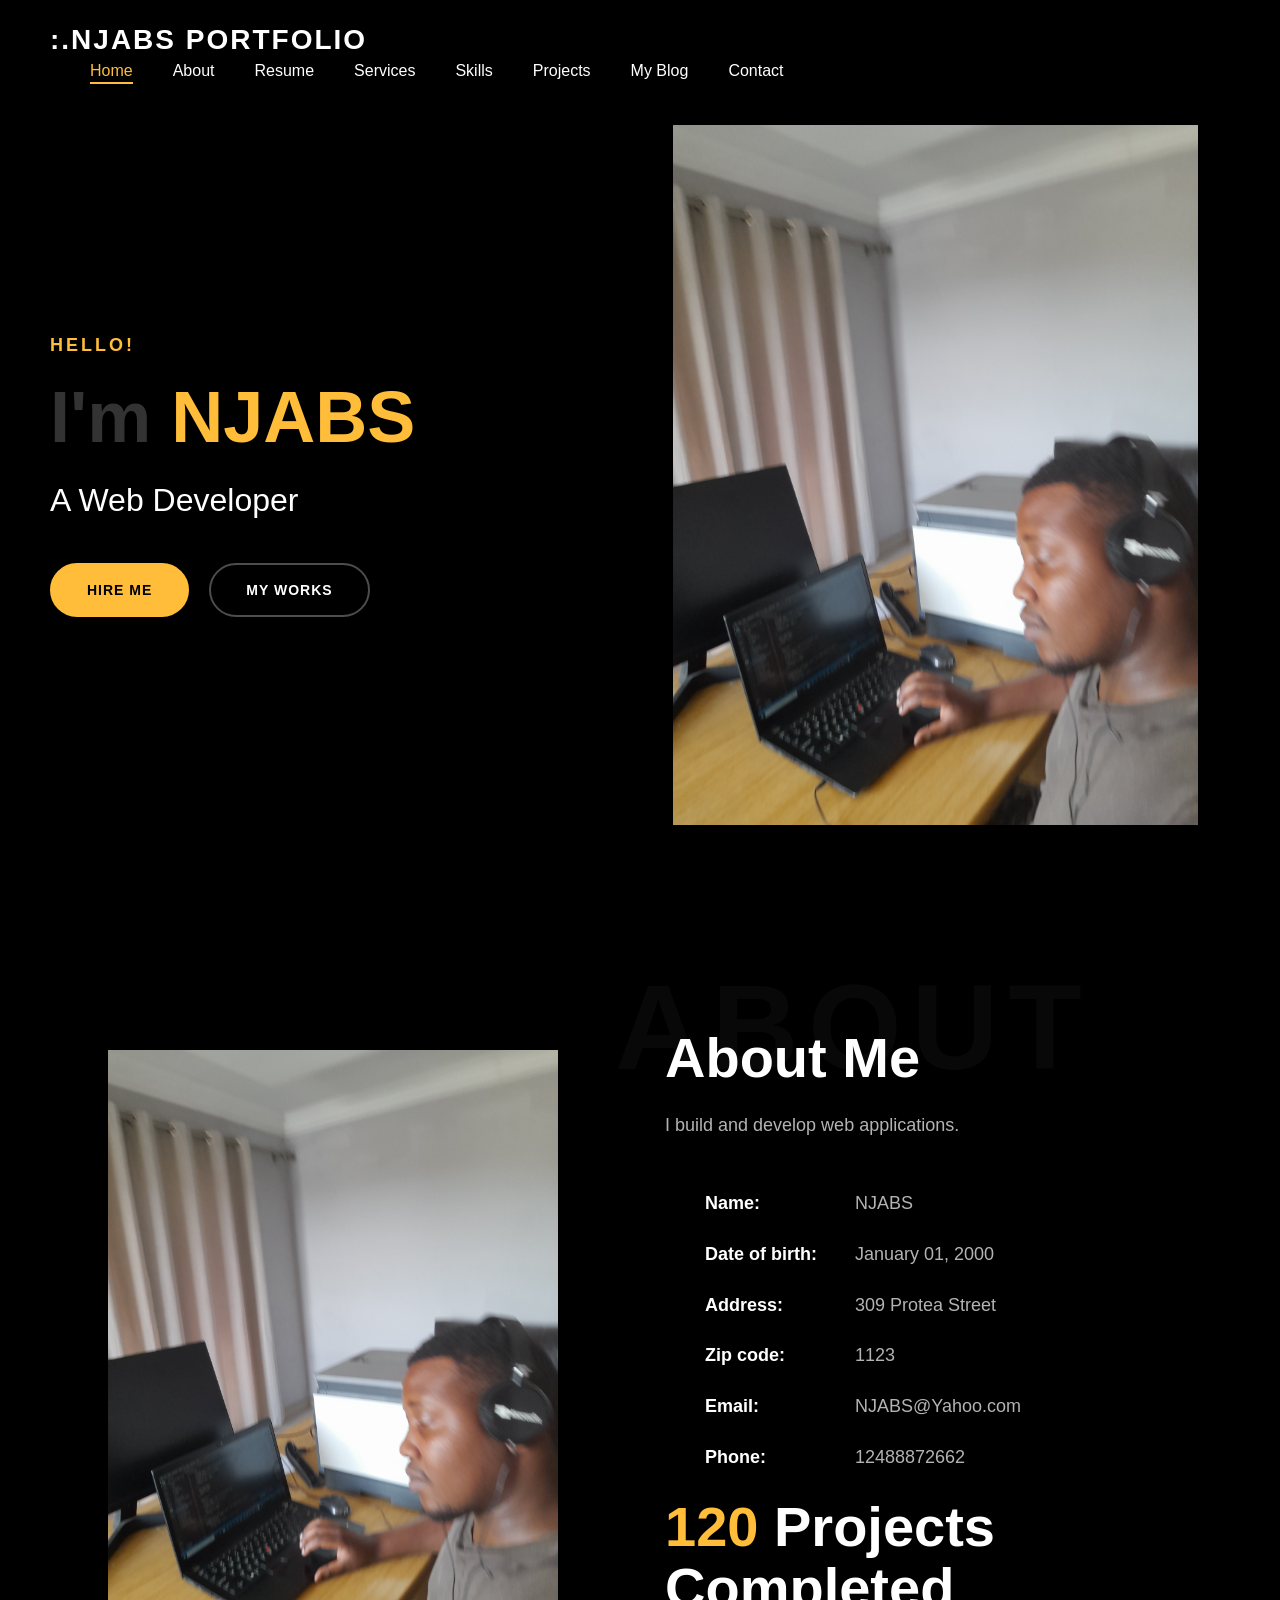
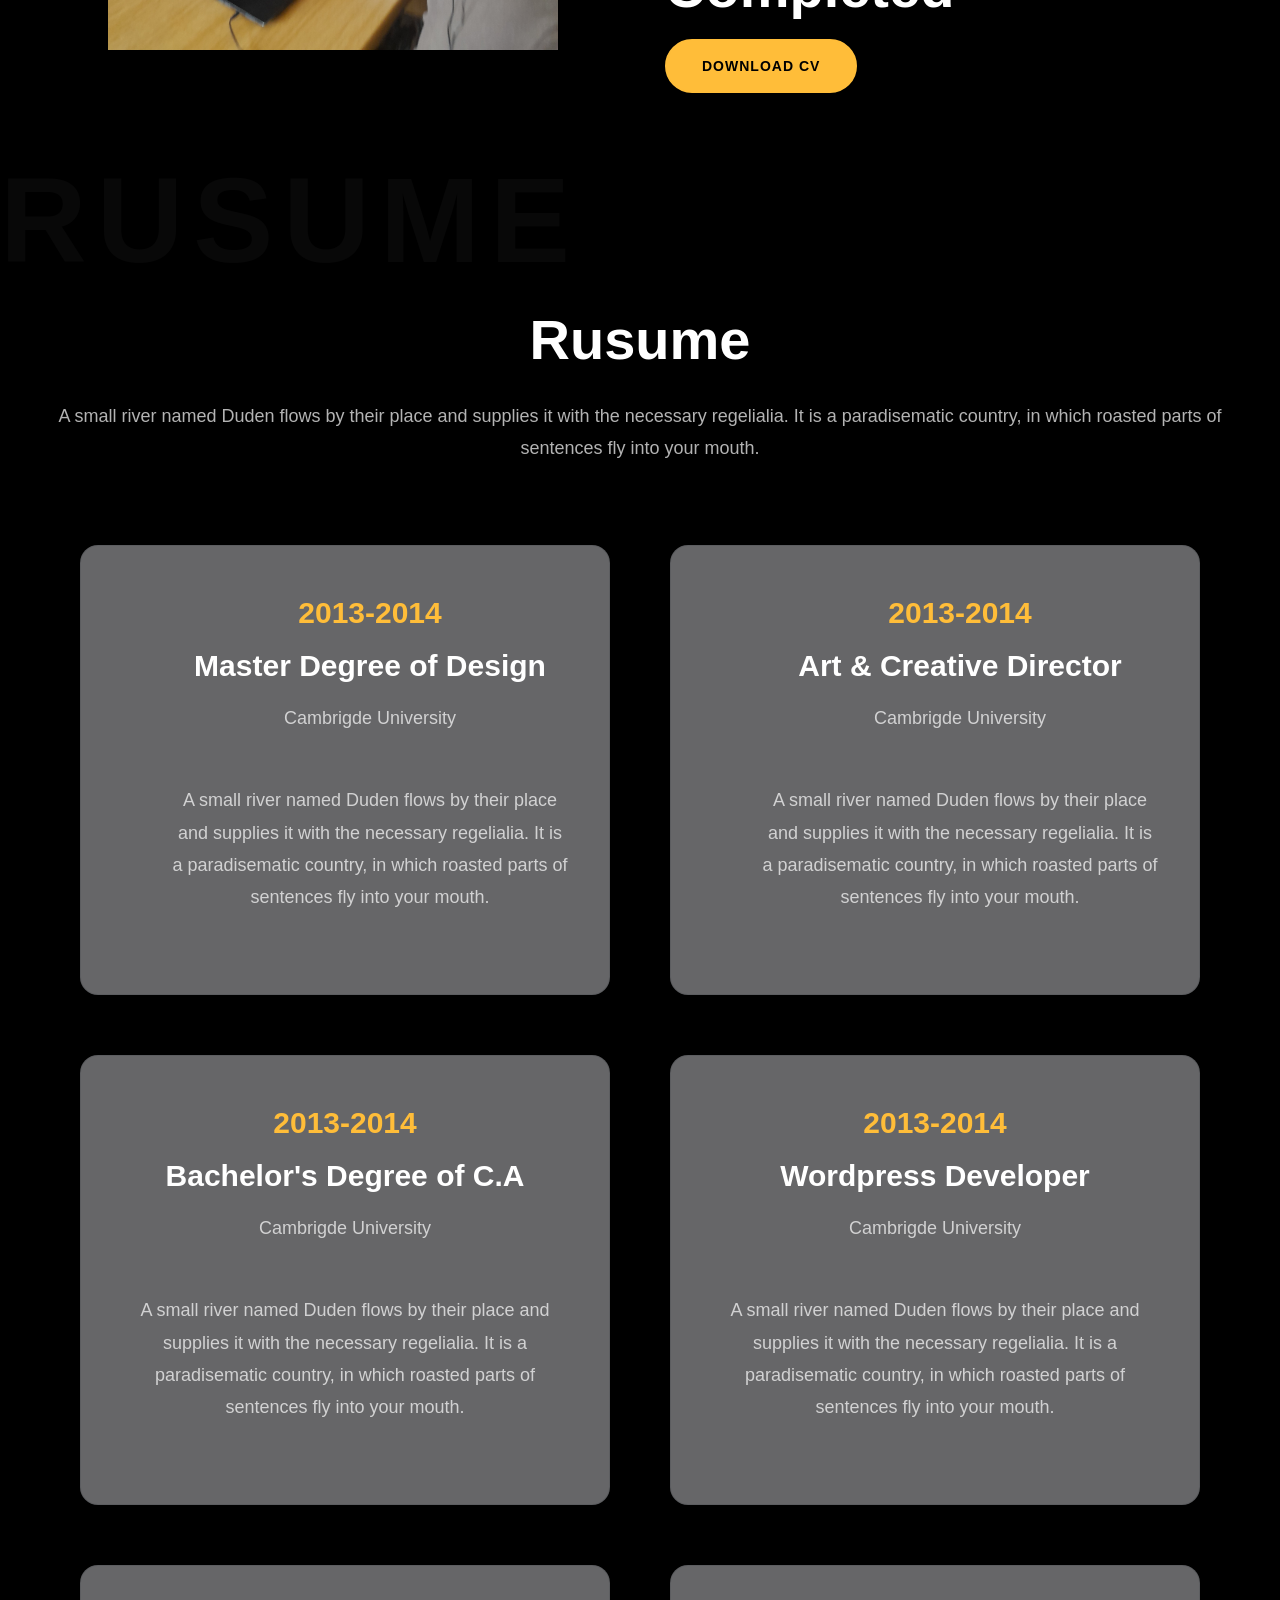
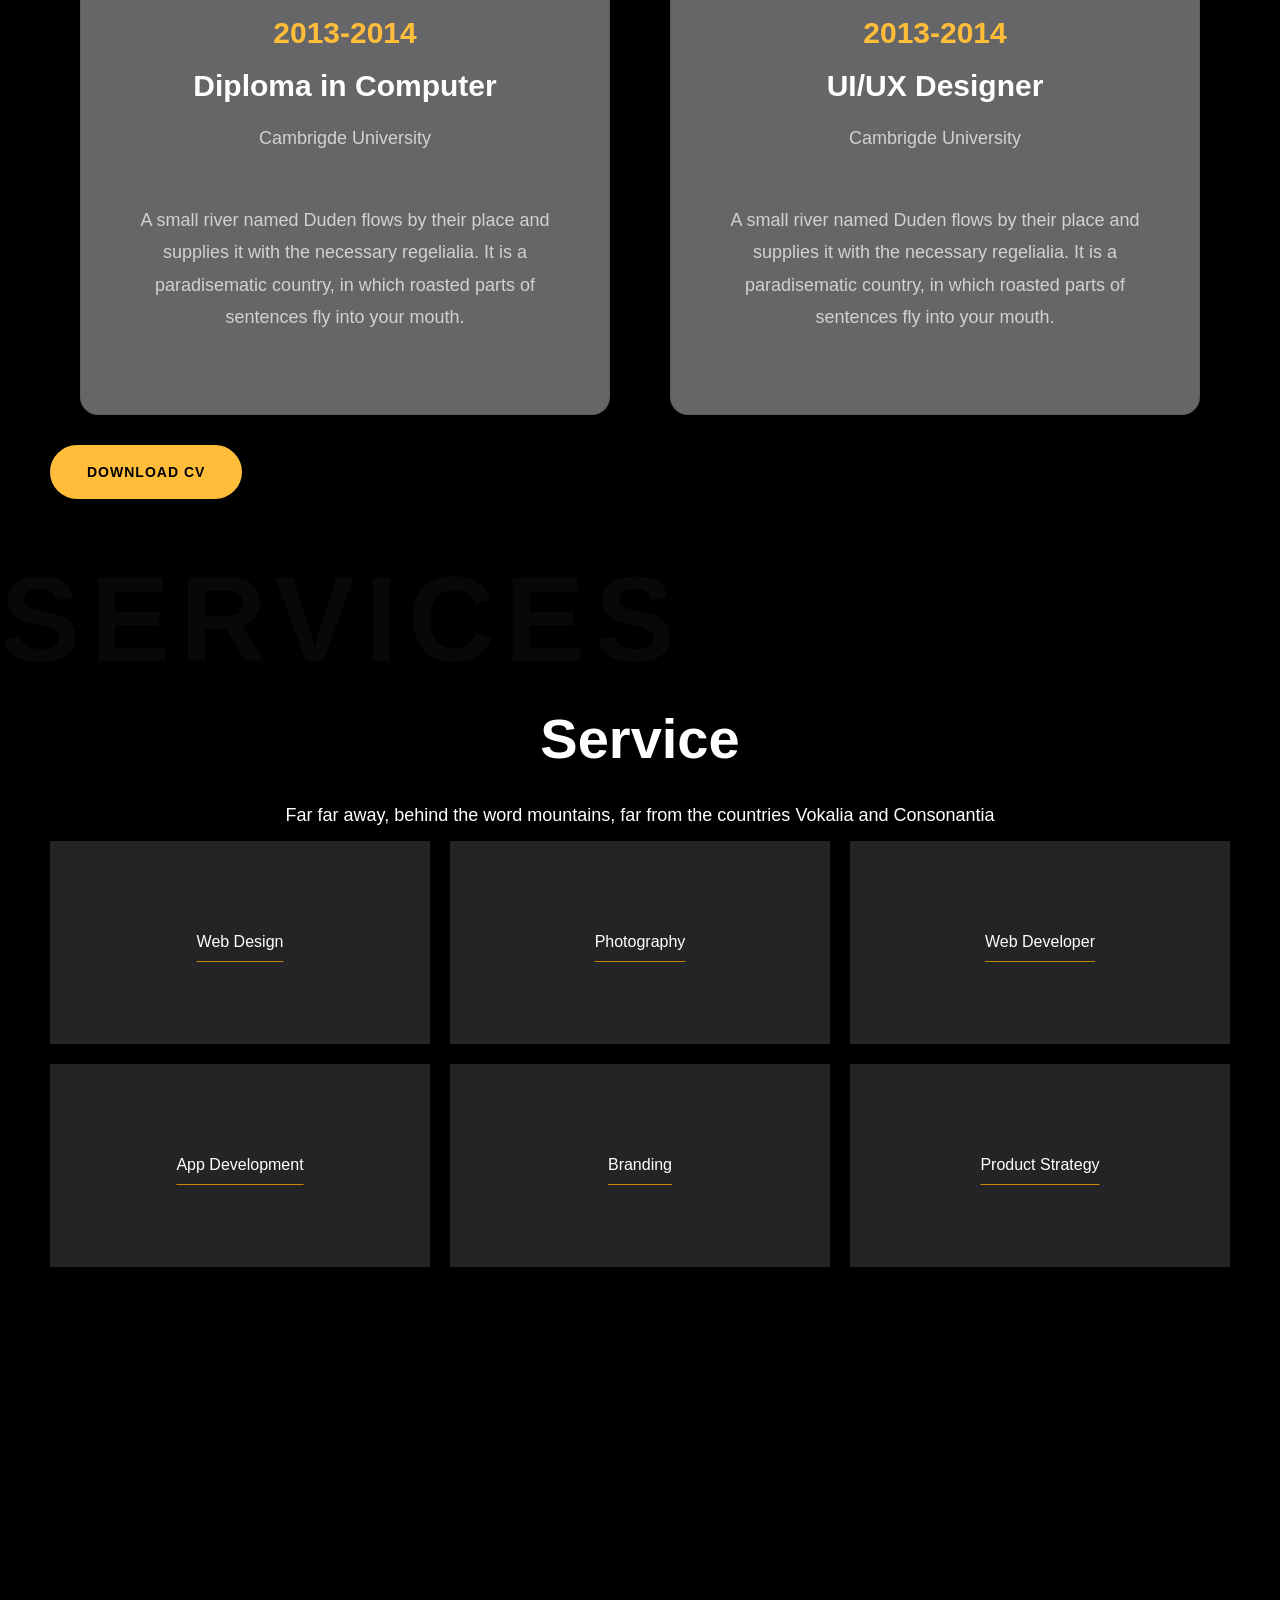
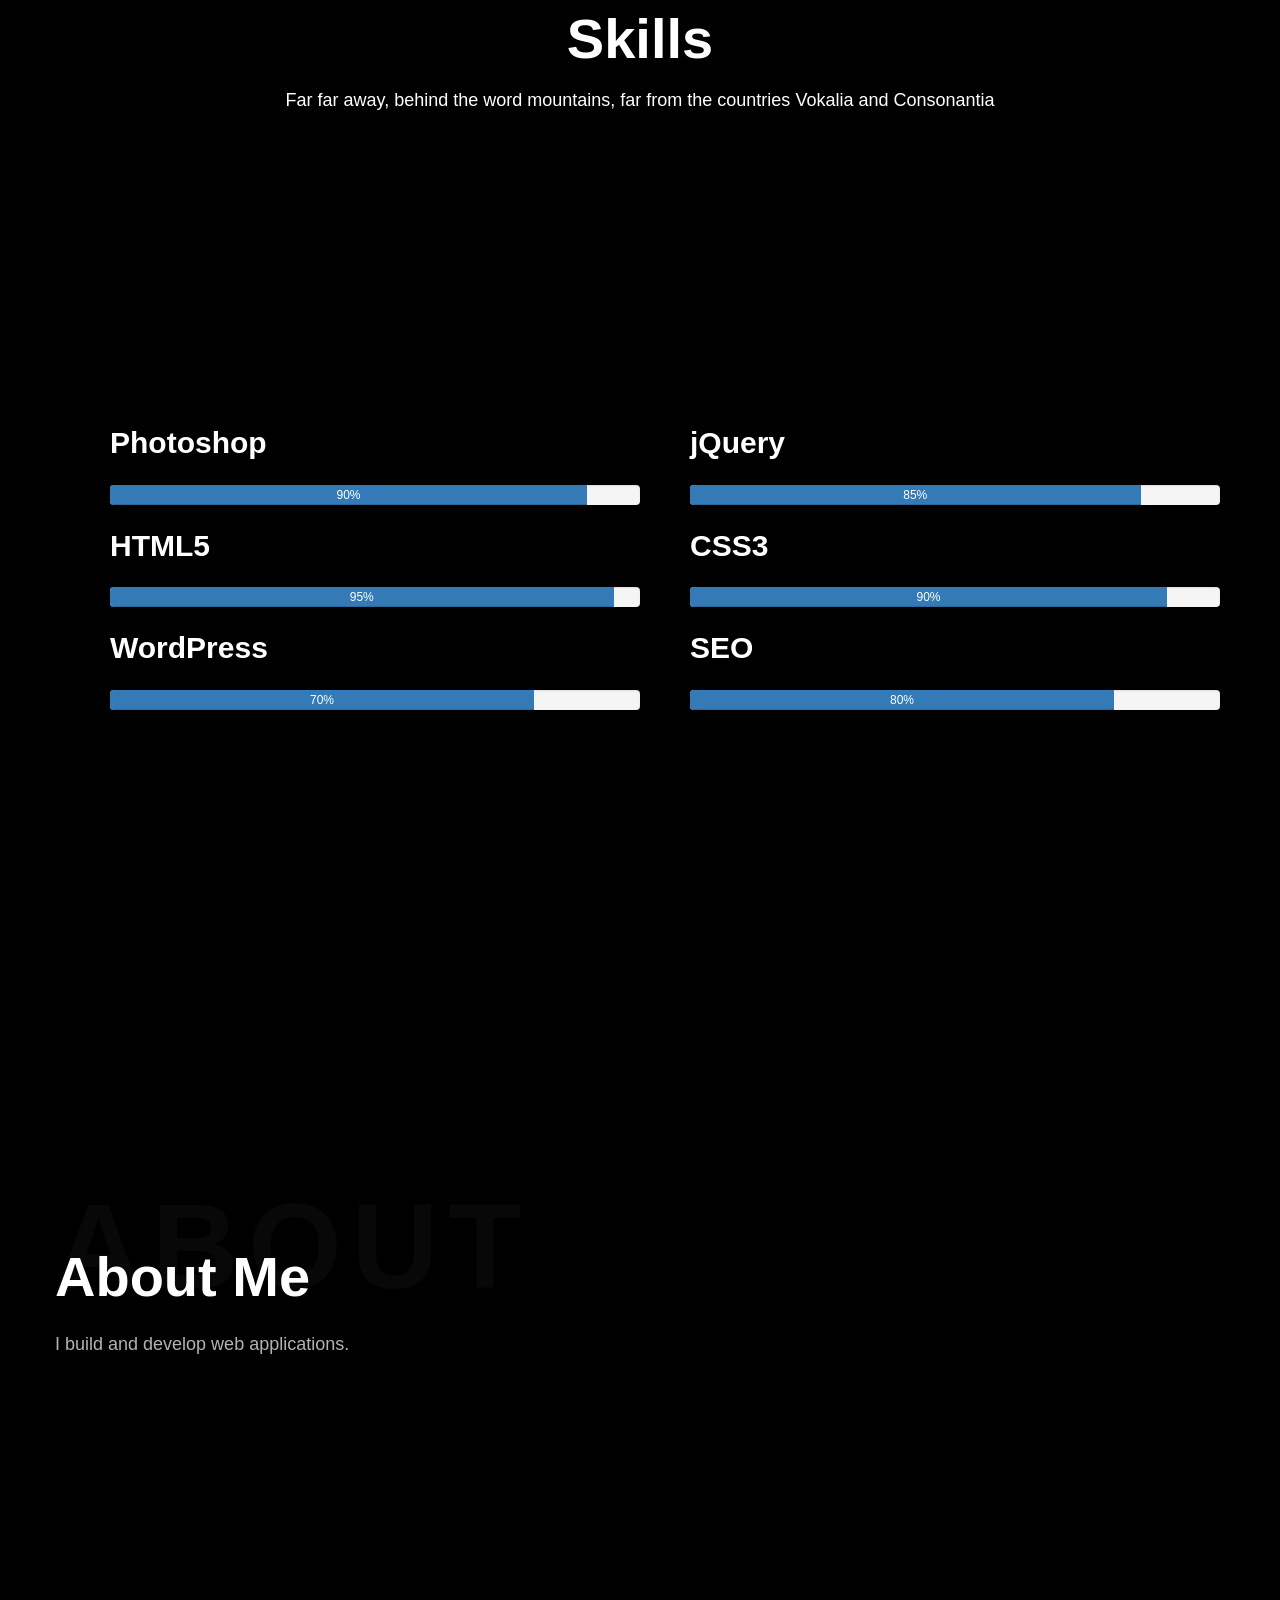
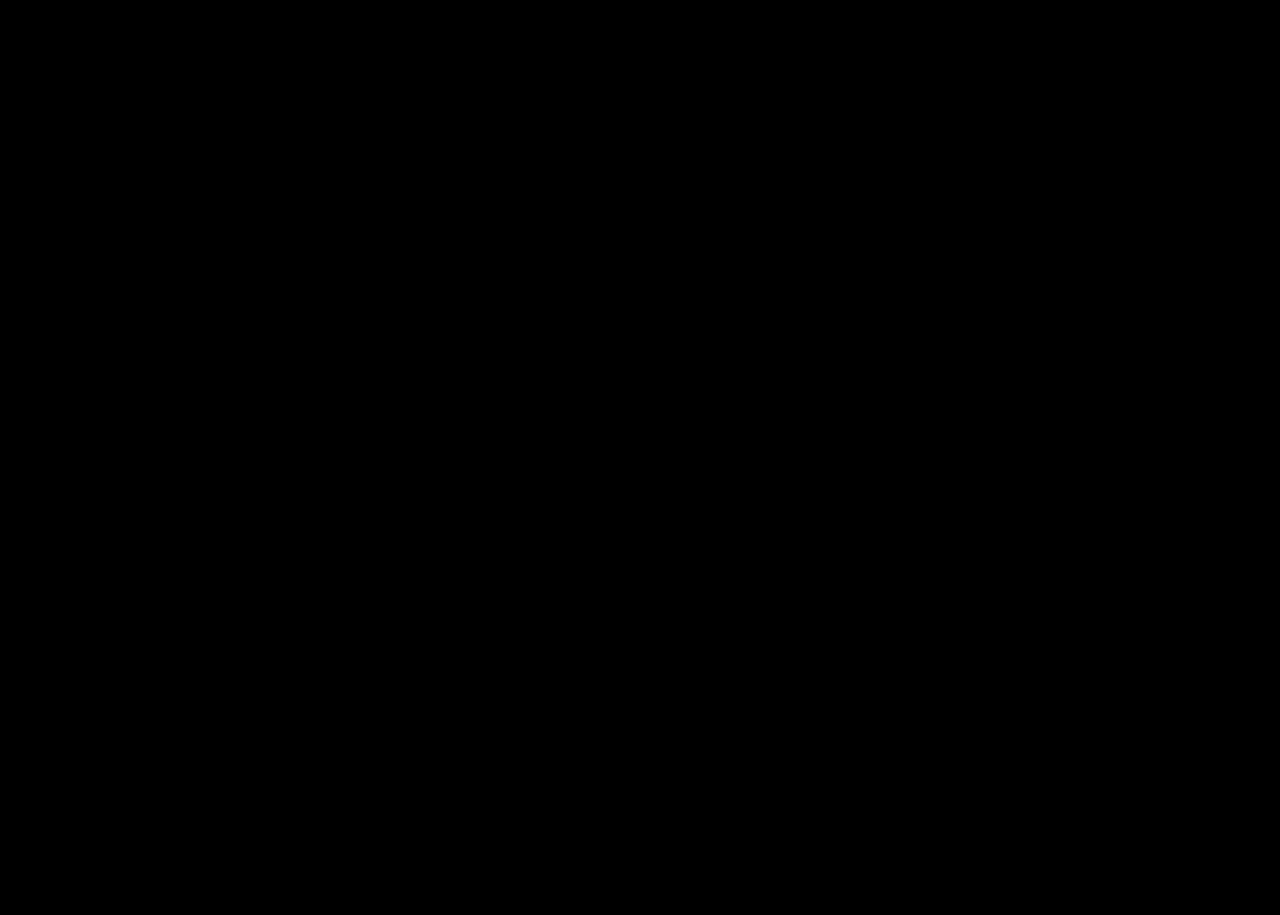
==== index.html @ a908f113 "Add initial HTML structure for portfolio site" ====
<!DOCTYPE html>
<html lang="en">
<head>
    <meta charset="UTF-8">
    <meta name="viewport" content="width=device-width, initial-scale=1.0">
    <title>Clark Thompson - Freelance Web Designer</title>
    <link rel="stylesheet" href="css.css">
    <link rel="stylesheet" href="https://www.w3schools.com/w3css/5/w3.css">
    <link rel="stylesheet" href="https://maxcdn.bootstrapcdn.com/bootstrap/3.4.1/css/bootstrap.min.css">
</head>
<body>

    <!-- Navigation -->
    <nav>
        <div class="logo">:.NJABS PORTFOLIO</div>
        <ul class="nav-links" id="navLinks">
            <li><a href="#home" class="active">Home</a></li>
            <li><a href="#about">About</a></li>
            <li><a href="#resume">Resume</a></li>
            <li><a href="#services">Services</a></li>
            <li><a href="#skills">Skills</a></li>
            <li><a href="#projects">Projects</a></li>
            <li><a href="#blog">My Blog</a></li>
            <li><a href="#contact">Contact</a></li>
        </ul>
        <div class="menu-toggle" id="mobileMenu">
            <span></span>
            <span></span>
            <span></span>
        </div>
    </nav>

    <!-- Hero Section -->
    <section class="hero" id="home">
        <div class="hero-content">
            <span class="hello">Hello!</span>
            <h1 class="hero-title">
                I'm <span class="highlight">NJABS</span>
            </h1>
            <p class="hero-subtitle">A Web Developer</p>
            <div class="hero-buttons1">
                <a href="#contact" class="btn1 btn-primary1">Hire Me</a>
                <a href="#projects" class="btn1 btn-outline">My Works</a>
            </div>
        </div>
        <div class="hero-image" >
            <img src="20260205_132648.jpg" alt="Clark Thompson">
        </div>
        
        </div>
    </section>

    <!-- About Section -->
    <section class="about-section" id="about">
        <div class="about-image">
            <img src="20260205_132648.jpg" alt="Clark Thompson">
        </div>
        <div class="about-content">
            <div class="watermark">About</div>
            <h2 class="about-title">About Me</h2>
            <p class="about-description">
                I build and develop web applications.
            </p>
            <ul class="info-list">
                <li class="info-item">
                    <span class="info-label">Name:</span>
                    <span class="info-value">NJABS</span>
                </li>
                <li class="info-item">
                    <span class="info-label">Date of birth:</span>
                    <span class="info-value">January 01, 2000</span>
                </li>
                <li class="info-item">
                    <span class="info-label">Address:</span>
                    <span class="info-value">309 Protea Street</span>
                </li>
                <li class="info-item">
                    <span class="info-label">Zip code:</span>
                    <span class="info-value">1123</span>
                </li>
                <li class="info-item">
                    <span class="info-label">Email:</span>
                    <span class="info-value">NJABS@Yahoo.com</span>
                </li>
                <li class="info-item">
                    <span class="info-label">Phone:</span>
                    <span class="info-value">12488872662</span>
                </li>
            </ul>

            <h2 class="about-title"><span class="highlight">120</span> Projects Completed</h2>
            <div class="hero-buttons1">
                <a href="#contact" class="btn1 btn-primary1">Download CV</a>
                
            </div>
        </div>
    </section>


    <section class="resume-section" id="resume">
        <div class="resume-content">
            <div class="watermark">Rusume</div>
            <div class="resume1-title">Rusume</div>
            <p class="resume-description">A small river named Duden flows by their place and supplies it with the necessary regelialia. It is a paradisematic country, in which roasted parts of sentences fly into your mouth.</p>
        

        <div class="resume-grid">
            <div class="resume-card">
            <div class="grid-content">
            <h2 class="resume-title"> <span class="highlight">2013-2014</span></h2>
                <h2 class="resume-title"> Master Degree of Design</h2>
                <p class="resume-description"> Cambrigde University</p>
                <p class="resume-description">A small river named Duden flows by their place and supplies it with the necessary regelialia. It is a paradisematic country, in which roasted parts of sentences fly into your mouth.</p>
            </div> 
            </div>
            <div class="resume-card">
            <div class="grid-content">
                <h2 class="resume-title"> <span class="highlight">2013-2014</span></h2>
                <h2 class="resume-title"> Art & Creative Director</h2>
                <p class="resume-description"> Cambrigde University</p>
                <p class="resume-description">A small river named Duden flows by their place and supplies it with the necessary regelialia. It is a paradisematic country, in which roasted parts of sentences fly into your mouth.</p>
            </div>
            </div>
            <div class="resume-card">
            <div class="flexbox-content">
            <h2 class="resume-title"> <span class="highlight">2013-2014</span></h2>
                <h2 class="resume-title"> Bachelor's Degree of C.A</h2>
                <p class="resume-description"> Cambrigde University</p>
                <p class="resume-description">A small river named Duden flows by their place and supplies it with the necessary regelialia. It is a paradisematic country, in which roasted parts of sentences fly into your mouth.</p>
            </div> 
            </div>
            <div class="resume-card">
            <div class="flexbox-content">
            <h2 class="resume-title"> <span class="highlight">2013-2014</span></h2>
                <h2 class="resume-title"> Wordpress Developer</h2>
                <p class="resume-description"> Cambrigde University</p>
                <p class="resume-description">A small river named Duden flows by their place and supplies it with the necessary regelialia. It is a paradisematic country, in which roasted parts of sentences fly into your mouth.</p>
            </div> 
            </div>
            <div class="resume-card">
            <div class="flexbox-content">
            <h2 class="resume-title"> <span class="highlight">2013-2014</span></h2>
               
                <h2 class="resume-title"> Diploma in Computer</h2>
                <p class="resume-description"> Cambrigde University</p>
                <p class="resume-description">A small river named Duden flows by their place and supplies it with the necessary regelialia. It is a paradisematic country, in which roasted parts of sentences fly into your mouth.</p>
            </div>
            </div>
            <div class="resume-card">
            <div class="flexbox-content">
            <h2 class="resume-title"> <span class="highlight">2013-2014</span></h2>
                <h2 class="resume-title"> UI/UX Designer</h2>
                <p class="resume-description"> Cambrigde University</p>
                <p class="resume-description">A small river named Duden flows by their place and supplies it with the necessary regelialia. It is a paradisematic country, in which roasted parts of sentences fly into your mouth.</p>
            </div> 

            </div>
            

            <div class="hero-buttons1">
                <a href="#contact" class="btn1 btn-primary1">Download CV</a>
                
            </div>
</div>
 </div>             
    
    </section>
     
    <section class="services-section" id="service">
        <div class="services-content">
            <div class="watermark">Services</div>
            <div class="services-title">Service</div>
            <p class="services-description">Far far away, behind the word mountains, far from the countries Vokalia and Consonantia</p>
        

  
        <div class="grid-section">
            <div class="grid"><a>Web Design</a></div>
            <div class="grid"><a>Photography</a></div>
            <div class="grid"><a>Web Developer</a></div>
            <div class="grid"><a>App Development</a></div>
            <div class="grid"><a>Branding</a></div>
            <div class="grid"><a>Product Strategy</a></div>
        </div>
    
</section>
<section class="skills-section" id="skills">
    <div class="skills-content">
        <div class="watermark">Skills</div>
        <div class="skills-title">Skills</div>
        <p class="skills-description">Far far away, behind the word mountains, far from the countries Vokalia and Consonantia</p>

<div class="skills-progressbar" id="skills">
    <div class="progressbar-content">
        <div class="resume-title">Photoshop</div>
        <div class="progress">
            <div class="progress-bar" role="progressbar" aria-valuenow="70" aria-valuemin="0" aria-valuemax="100" style="width:90%">
              90%
            </div>
          </div>

          <div class="resume-title">HTML5</div>
        <div class="progress">
            <div class="progress-bar" role="progressbar" aria-valuenow="70" aria-valuemin="0" aria-valuemax="100" style="width:95%">
              95%
            </div>
          </div>
          <div class="resume-title">WordPress</div>
        <div class="progress">
            <div class="progress-bar" role="progressbar" aria-valuenow="70" aria-valuemin="0" aria-valuemax="100" style="width:80%">
              70%
            </div>
          </div>
    </div>
    <div class="about-content">
        <div class="resume-title">jQuery</div>
        <div class="progress">
            <div class="progress-bar" role="progressbar" aria-valuenow="70" aria-valuemin="0" aria-valuemax="100" style="width:85%">
              85%
            </div>
          </div>
          <div class="resume-title">CSS3</div>
        <div class="progress">
            <div class="progress-bar" role="progressbar" aria-valuenow="70" aria-valuemin="0" aria-valuemax="100" style="width:90%">
              90%
            </div>
          </div>
          <div class="resume-title">SEO</div>
        <div class="progress">
            <div class="progress-bar" role="progressbar" aria-valuenow="70" aria-valuemin="0" aria-valuemax="100" style="width:80%" >
              80%
            </div>
          </div>
    </div>
</section>

<section class="about-section1" id="about">
    <div class="about-content1">
        <div class="watermark">About</div>
        <h2 class="about-title1">About Me</h2>
        <p class="about-description1">
            I build and develop web applications.
        </p>

    
            <div class="container">
                <div class="row justify-content-center pb-5">
              
            </div>
                <div class="row">
                    <div class="col-md-4">
                        <div class="project img ftco-animate d-flex justify-content-center align-items-center" style="background-image: url(images/project-4.jpg);">
                            <div class="overlay"></div>
                            <div class="text text-center p-4">
                                <h3><a href="#">Branding &amp; Illustration Design</a></h3>
                                <span>Web Design</span>
                            </div>
                        </div>
                      </div>
                      <div class="col-md-8">
                        <div class="project img ftco-animate d-flex justify-content-center align-items-center" style="background-image: url(images/project-5.jpg);">
                            <div class="overlay"></div>
                            <div class="text text-center p-4">
                                <h3><a href="#">Branding &amp; Illustration Design</a></h3>
                                <span>Web Design</span>
                            </div>
                        </div>
                      </div>
    
                    <div class="col-md-8">
                        <div class="project img ftco-animate d-flex justify-content-center align-items-center" style="background-image: url(images/project-1.jpg);">
                            <div class="overlay"></div>
                            <div class="text text-center p-4">
                                <h3><a href="#">Branding &amp; Illustration Design</a></h3>
                                <span>Web Design</span>
                            </div>
                        </div>
    
                        <div class="project img ftco-animate d-flex justify-content-center align-items-center" style="background-image: url(images/project-6.jpg);">
                            <div class="overlay"></div>
                            <div class="text text-center p-4">
                                <h3><a href="#">Branding &amp; Illustration Design</a></h3>
                                <span>Web Design</span>
                            </div>
                        </div>
                    </div>
                    <div class="col-md-4">
                        <div class="row">
                            <div class="col-md-12">
                                <div class="project img ftco-animate d-flex justify-content-center align-items-center" style="background-image: url(images/project-2.jpg);">
                                    <div class="overlay"></div>
                                    <div class="text text-center p-4">
                                        <h3><a href="#">Branding &amp; Illustration Design</a></h3>
                                        <span>Web Design</span>
                                    </div>
                                </div>
                            </div>
                            <div class="col-md-12">
                                <div class="project img ftco-animate d-flex justify-content-center align-items-center" style="background-image: url(images/project-3.jpg);">
                                    <div class="overlay"></div>
                                    <div class="text text-center p-4">
                                        <h3><a href="#">Branding &amp; Illustration Design</a></h3>
                                        <span>Web Design</span>
                                    </div>
                                </div>
                            </div>
                        </div>
                    </div>
                </div>
            </div>
        </section>
    

    <script>
        // Mobile Menu Toggle
        const mobileMenu = document.getElementById('mobileMenu');
        const navLinks = document.getElementById('navLinks');
        const navItems = document.querySelectorAll('.nav-links a');

        mobileMenu.addEventListener('click', () => {
            mobileMenu.classList.toggle('active');
            navLinks.classList.toggle('active');
        });

        // Close menu when clicking on a link
        navItems.forEach(item => {
            item.addEventListener('click', () => {
                mobileMenu.classList.remove('active');
                navLinks.classList.remove('active');
                
                // Update active state
                navItems.forEach(link => link.classList.remove('active'));
                item.classList.add('active');
            });
        });

        // Smooth scroll
        document.querySelectorAll('a[href^="#"]').forEach(anchor => {
            anchor.addEventListener('click', function (e) {
                e.preventDefault();
                const target = document.querySelector(this.getAttribute('href'));
                if (target) {
                    target.scrollIntoView({
                        behavior: 'smooth',
                        block: 'start'
                    });
                }
            });
        });

        // Carousel dots interaction
        const dots = document.querySelectorAll('.dot');
        dots.forEach(dot => {
            dot.addEventListener('click', function() {
                dots.forEach(d => d.classList.remove('active'));
                this.classList.add('active');
            });
        });

        // Navbar background on scroll
        window.addEventListener('scroll', () => {
            const nav = document.querySelector('nav');
            if (window.scrollY > 50) {
                nav.style.backgroundColor = 'rgba(0, 0, 0, 0.98)';
                nav.style.boxShadow = '0 2px 10px rgba(0, 0, 0, 0.5)';
            } else {
                nav.style.backgroundColor = 'rgba(0, 0, 0, 0.95)';
                nav.style.boxShadow = 'none';
            }
        });


        let cpu_progress_dom = document.getElementById("cpu");
let ram_progress_dom = document.getElementById("ram");
let rom_progress_dom = document.getElementById("rom");
let web_analysis_dom = document.getElementById("ws-delay");

const max_wss_request_ms = 2000;
const ram_size = 3694;
const rom_size = 59 * 1024;

const progressColors = {
    red: "rgb(240, 40, 40)",
    orange: "rgb(240,100,40)",
    yellow: "rgb(247,223,30)",
    green: "rgb(58,178,18)",
    gray: "rgb(100,100,100)",
};

function dynamicNumber(dom, current, total, interval){
    dom.innerText = current.toFixed(0);
    if (current > total) {
        current = total;
        dom.innerText = current.toFixed(0);
        return current;
    }
    setTimeout(function () {
        dynamicNumber(dom, current + (total / 10), total, interval);
    }, interval || 1);
}
function boxProgressUpdate(dom, level, percent, footer_msg) {
    let color, percent_string = `${percent.toFixed(1)}%`;
    switch (level) {
        case 3: color = progressColors.red;break;
        case 2: color = progressColors.orange;break;
        case 1: color = progressColors.yellow;break;
        case 0: color = progressColors.green;break;
    }
    let progress = dom.getElementsByClassName("box-progress")[0];
    progress.style.width = percent_string;
    progress.style.backgroundColor = color;
    dom.getElementsByClassName("box-progress-percentage")[0].innerText = footer_msg || percent_string;
    return color;
}
function wsProgressUpdate(ms) {
    let msg, level;
    switch (true) {
        case ms >= 1500:
            msg = "loss";
            level = 3;
            break;
        case ms >= 1000:
            msg = "bad";
            level = 2;
            break;
        case ms >= 500:
            msg = "normal";
            level = 1;
            break;
        default:
            msg = "good";
            level = 0;
            break;
    }
    if (ms > 2000){
        ms = 2000;
    }
    let percent = (ms / max_wss_request_ms) * 100;
    let color = boxProgressUpdate(web_analysis_dom, level, percent, ms.toString() + " ms");
    let footMsg = web_analysis_dom.getElementsByClassName("footer-msg")[0];
    footMsg.innerText = msg;
    footMsg.style.color = color;
    if (msg === "normal"){footMsg.style.color = progressColors.gray}
}
function roundProgressUpdate(dom, percent) {
    let color, level, _chart = dom.getElementsByClassName("percent-chart")[0];
    switch (true) {
        case percent >= 80:
            color = progressColors.red;level = 3;break;
        case percent >= 60:
            color = progressColors.orange;level = 2;break;
        case percent >= 40:
            color = progressColors.yellow;level = 1;break;
        default:
            color = progressColors.green;level = 0;break;
    }
    dom.getElementsByClassName("percent-value")[0].innerText = Number(percent).toFixed(0);
    _chart.style.stroke = color;
    _chart.style.strokeDashoffset = `calc(440px - (440px * ${percent} / 100))`;
    let content = dom.getElementsByClassName("box-content-header")[0].innerText.trim();
    let footer = dom.getElementsByClassName("footer-msg")[0];
    if (content === "RAM"){
        let current = percent * ram_size / 100;
        footer.innerText = `${current.toFixed(1)} / ${ram_size} MB`;
    }
    else{
        if (content === "ROM"){
            let current = percent * rom_size / 100 / 1024;
            footer.innerText = `${current.toFixed(1)} / ${(rom_size / 1024).toFixed(0)} GB`;
        }
    }
    boxProgressUpdate(dom, level, Number(percent));
}

    </script>

</body>
</html>
---- css.css ----
{
    margin: 0;
    padding: 0;
    box-sizing: border-box;
}

body {
    font-family: 'Segoe UI', Tahoma, Geneva, Verdana, sans-serif;
    background-color: #000000;
    color: #ffffff;
    overflow-x: hidden;
}

/* Navigation */
nav {
    display: flex;
    justify-content: space-between;
    align-items: center;
    padding: 20px 50px;
    position: fixed;
    width: 100%;
    top: 0;
    z-index: 1000;
    background-color: rgba(0, 0, 0, 0.95);
    transition: all 0.3s ease;
}

.logo {
    font-size: 28px;
    font-weight: 800;
    color: #ffffff;
    letter-spacing: 2px;
}

.nav-links {
    display: flex;
    list-style: none;
    gap: 40px;
    align-items: center;
}

.nav-links a {
    text-decoration: none;
    color: #ffffff;
    font-size: 16px;
    font-weight: 500;
    transition: color 0.3s ease;
    position: relative;
}

.nav-links a:hover,
.nav-links a.active {
    color: #ffbd39;
}

.nav-links a.active::after {
    content: '';
    position: absolute;
    bottom: -5px;
    left: 0;
    width: 100%;
    height: 2px;
    background-color: #ffbd39;
}

/* Mobile Menu Toggle */
.menu-toggle {
    display: none;
    flex-direction: column;
    cursor: pointer;
    gap: 5px;
    z-index: 1001;
}

.menu-toggle span {
    width: 30px;
    height: 3px;
    background-color: #ffffff;
    transition: all 0.3s ease;
    border-radius: 2px;
}

.menu-toggle.active span:nth-child(1) {
    transform: rotate(45deg) translate(5px, 5px);
}

.menu-toggle.active span:nth-child(2) {
    opacity: 0;
}

.menu-toggle.active span:nth-child(3) {
    transform: rotate(-45deg) translate(7px, -6px);
}

/* Hero Section */
.hero {
    display: flex;
    align-items: center;
    justify-content: space-between;
    min-height: 100vh;
    padding: 100px 50px 50px;
    background-color: #000000;
    position: relative;
    overflow: hidden;
}

.hero-content {
    flex: 1;
    max-width: 600px;
    z-index: 2;
}

.hello {
    color: #ffbd39;
    font-size: 18px;
    font-weight: 600;
    letter-spacing: 3px;
    margin-bottom: 20px;
    display: block;
    text-transform: uppercase;
}

.hero-title {
    font-size: 72px;
    font-weight: 800;
    line-height: 1.1;
    margin-bottom: 20px;
}

.hero-title .highlight {
    color: #ffbd39;
}

.hero-subtitle {
    font-size: 32px;
    font-weight: 400;
    color: #ffffff;
    margin-bottom: 40px;
}

.hero-buttons1 {
    display: flex;
    gap: 20px;
    flex-wrap: wrap;
    align: center;
    
}

.btn1 {
    padding: 15px 35px;
    border-radius: 30px;
    text-decoration: none;
    font-weight: 600;
    font-size: 14px;
    letter-spacing: 1px;
    transition: all 0.3s ease;
    text-transform: uppercase;
    display: inline-block;
    cursor: pointer;
    border: none;
    align: center;
    background-color: #ffbd39;
    color: #000000;
}

.btn-primary1 {
    background-color: #ffbd39;
    color: #000000;
    border: 2px solid #ffbd39;
}

.btn-primary1:hover {
    background-color: transparent;
    color: #ffbd39;
    transform: translateY(-2px);
    box-shadow: 0 10px 20px rgba(255, 189, 57, 0.3);
}

.btn-outline {
    background-color: transparent;
    color: #ffffff;
    border: 2px solid rgba(255, 255, 255, 0.3);
}

.btn-outline:hover {
    border-color: #ffbd39;
    color: #ffbd39;
    transform: translateY(-2px);
}

/* Hero Image */
.hero-image {
    flex: 1;
    display: flex;
    justify-content: center;
    align-items: center;
    position: relative;
}

.hero-image img {
    max-width: 100%;
    height: auto;
    max-height: 700px;
    object-fit: cover;
    filter: drop-shadow(0 20px 40px rgba(0, 0, 0, 0.5));
}

/* Carousel Dots */
.carousel-dots {
    position: absolute;
    bottom: 50px;
    left: 50px;
    display: flex;
    gap: 10px;
}

.dot {
    width: 12px;
    height: 12px;
    border-radius: 50%;
    background-color: rgba(255, 255, 255, 0.3);
    cursor: pointer;
    transition: all 0.3s ease;
}

.dot.active {
    background-color: #ffffff;
    transform: scale(1.2);
}

/* Responsive Design */
@media screen and (max-width: 968px) {
    .hero {
        flex-direction: column-reverse;
        text-align: center;
        padding: 120px 30px 80px;
    }

    .hero-title {
        font-size: 48px;
    }

    .hero-subtitle {
        font-size: 24px;
    }

    .hero-content {
        max-width: 100%;
    }

    .hero-buttons {
        justify-content: center;
        align-items: center;
    }

    .hero-image img {
        max-height: 400px;
        margin-bottom: 30px;
    }

    .carousel-dots {
        left: 50%;
        transform: translateX(-50%);
    }
}

@media screen and (max-width: 768px) {
    nav {
        padding: 20px 30px;
    }

    .menu-toggle {
        display: flex;
    }

    .nav-links {
        position: fixed;
        top: 0;
        right: -100%;
        width: 70%;
        height: 100vh;
        background-color: #111111;
        flex-direction: column;
        justify-content: center;
        align-items: center;
        gap: 30px;
        transition: right 0.3s ease;
        box-shadow: -5px 0 15px rgba(0, 0, 0, 0.3);
    }

    .nav-links.active {
        right: 0;
    }

    .nav-links a {
        font-size: 20px;
    }

    .hero-title {
        font-size: 36px;
    }

    .hero-subtitle {
        font-size: 20px;
    }

    .btn {
        padding: 12px 25px;
        font-size: 12px;
    }
}

/* Animation */
@keyframes fadeInUp {
    from {
        opacity: 0;
        transform: translateY(30px);
    }
    to {
        opacity: 1;
        transform: translateY(0);
    }
}

.hero-content > * {
    animation: fadeInUp 0.8s ease forwards;
}

.hero-content > *:nth-child(1) { animation-delay: 0.1s; }
.hero-content > *:nth-child(2) { animation-delay: 0.2s; }
.hero-content > *:nth-child(3) { animation-delay: 0.3s; }
.hero-content > *:nth-child(4) { animation-delay: 0.4s; }

  /* About Section */
  .about-section {
    display: flex;
    align-items: center;
    min-height: 100vh;
    padding: 100px 50px;
    background-color: #000000;
    position: relative;
}

.about-image {
    flex: 1;
    display: flex;
    justify-content: center;
    align-items: center;
    position: relative;
}

.about-image img {
    max-width: 100%;
    height: auto;
    max-height: 600px;
    object-fit: cover;
    filter: drop-shadow(0 20px 40px rgba(0, 0, 0, 0.5));
}

.about-content {
    flex: 1;
    padding-left: 50px;
    position: relative;
}

/* Watermark Text */
.watermark {
    position: absolute;
    top: -40px;
    left: 0;
    font-size: 120px;
    font-weight: 800;
    color: rgba(255, 255, 255, 0.03);
    text-transform: uppercase;
    letter-spacing: 10px;
    z-index: 0;
    user-select: none;
    line-height: 1;
}

.about-title {
    font-size: 56px;
    font-weight: 800;
    margin-bottom: 20px;
    position: relative;
    z-index: 1;
    color: #ffffff;
}
.about-title .highlight {
    color: #ffbd39;
}
.about-description {
    font-size: 18px;
    line-height: 1.8;
    color: rgba(255, 255, 255, 0.7);
    margin-bottom: 50px;
    max-width: 600px;
    position: relative;
    z-index: 1;
}

.info-list {
    list-style: none;
    position: relative;
    z-index: 1;
}

.info-item {
    display: flex;
    margin-bottom: 25px;
    font-size: 18px;
}

.info-label {
    font-weight: 700;
    color: #ffffff;
    min-width: 150px;
    flex-shrink: 0;
}

.info-value {
    color: rgba(255, 255, 255, 0.7);
    font-weight: 400;
}

/* Responsive Design */
@media screen and (max-width: 968px) {
    .about-section {
        flex-direction: column;
        padding: 120px 30px 80px;
        text-align: center;
    }

    .about-content {
        padding-left: 0;
        margin-top: 40px;
    }

    .watermark {
        left: 50%;
        transform: translateX(-50%);
        font-size: 80px;
        top: -30px;
    }

    .about-title {
        font-size: 42px;
    }

    .about-description {
        max-width: 100%;
    }

    .info-item {
        flex-direction: column;
        margin-bottom: 20px;
        align-items: center;
    }

    .info-label {
        min-width: auto;
        margin-bottom: 5px;
    }
}

@media screen and (max-width: 768px) {
    nav {
        padding: 20px 30px;
    }

    .menu-toggle {
        display: flex;
    }

    .nav-links {
        position: fixed;
        top: 0;
        right: -100%;
        width: 70%;
        height: 100vh;
        background-color: #111111;
        flex-direction: column;
        justify-content: center;
        align-items: center;
        gap: 30px;
        transition: right 0.3s ease;
        box-shadow: -5px 0 15px rgba(0, 0, 0, 0.3);
    }

    .nav-links.active {
        right: 0;
    }

    .nav-links a {
        font-size: 20px;
    }

    .about-title {
        font-size: 36px;
    }

    .watermark {
        font-size: 60px;
    }

    .about-image img {
        max-height: 400px;
    }
}

/* Animation */
@keyframes fadeInUp {
    from {
        opacity: 0;
        transform: translateY(30px);
    }
    to {
        opacity: 1;
        transform: translateY(0);
    }
}

.about-content > * {
    animation: fadeInUp 0.8s ease forwards;
}

.about-content > *:nth-child(1) { animation-delay: 0.1s; }
.about-content > *:nth-child(2) { animation-delay: 0.2s; }
.about-content > *:nth-child(3) { animation-delay: 0.3s; }
.about-content > *:nth-child(4) { animation-delay: 0.4s; }


/*================Resume Section==============*/
.resume-section {
    display: flex;
    align-items: center;
    min-height: 100vh;
    padding: 100px 50px;
    background-color: #000000;
    position: relative;
    justify-content: center;
    text-align: center;
}




.grid-content {
    flex: 2;
    padding-left: 50px;
    position: relative;
    justify-content:center;
}

/* Watermark Text */
.watermark {
    position: absolute;
    top: -40px;
    left: 0;
    font-size: 120px;
    font-weight: 800;
    color: rgba(255, 255, 255, 0.03);
    text-transform: uppercase;
    letter-spacing: 10px;
    z-index: 0;
    user-select: none;
    line-height: 1;
    place-items: center;
}
.resume1-title {
    font-size: 56px;
    font-weight: 800;
    margin-bottom: 20px;
    position: relative;
    z-index: 1;
    color: #ffffff;
    place-items: center;
}
.resume-title {
    font-size: 30px;
    font-weight: 800;
    margin-bottom: 20px;
    position: relative;
    z-index: 1;
    color: #ffffff;
    place-items: center;
}

.resume-title .highlight {
    color: #ffbd39;
}
.resume-description {
    font-size: 18px;
    line-height: 1.8;
    color: rgba(255, 255, 255, 0.7);
    margin-bottom: 50px;
    place-items: center;
    position: relative;
    z-index: 1;
}

.resume-grid{
display: grid;
grid-template-columns: repeat(auto-fit, minmax(400px, 1fr));
gap: -15px;
position: relative;
}

/* ===============================
SKILL CARD
================================ */

.resume-card{
background: rgb(102, 102, 104);
backdrop-filter: blur(14px);
border-radius: 18px;
padding: 30px 40px;
margin: 30px;
border: 1px solid rgba(36, 44, 48, 0.15);
transition: 0.35s;
position: relative;
overflow: hidden;

}

/*================Service Section==============*/
.services-section {
    
    min-height: 100vh;
    padding: 100px 50px;
    background-color: #000000;
    position: relative;
    
}

/* Watermark Text */
.watermark {
    position: absolute;
    top: -40px;
    left: 0;
    font-size: 120px;
    font-weight: 800;
    color: rgba(255, 255, 255, 0.03);
    text-transform: uppercase;
    letter-spacing: 10px;
    z-index: 0;
    user-select: none;
    line-height: 1;
}

.services-title {
    font-size: 56px;
    font-weight: 800;
    margin-bottom: 20px;
    position: relative;
    z-index: 1;
    color: #ffffff;
    place-items: center;
    text-align:center;
}
.services-description {
    font-size: 18px;
    line-height: 1.8;
    color: rgba(255, 255, 255, 0.7);
    position: relative;
    z-index: 1;
    color: #ffffff;
    place-items: center;
    text-align:center;
}
.grid-section {
    display: grid;
    grid-template-columns: repeat(auto-fit, minmax(300px, 1fr));
    gap: 20px;
}

/* Cards and grid items */
.card, .grid {
    background: #232425;
    color: white;
    padding: 90px 80px;
    text-align: center;
   
}

.card, .grid a {
    text-decoration: rgb(201, 133, 6);
    color: #ffffff;
    font-size: 16px;
    font-weight: 500;
    transition: color 0.3s ease;
    position: relative;
    text-underline-offset: 80%;
    text-decoration-line: underline;
    
}

.card a:hover,
.card a.active {
    color: #ffbd39;
}

/*======================Progress Bar Skills===================*/




  




    /*================Service Section==============*/
    .skills-section {
        
        min-height: 20vh;
        padding: 100px 50px;
        background-color: #000000;
        
        justify-content:center;
    }
    .skills-content {
        
        justify-content:center;
    }
   
    .skills-title {
        font-size: 56px;
        font-weight: 800;
        margin-bottom: 5px;
        position: relative;
        z-index: 1;
        color: #ffffff;
        place-items: center;
        text-align:center;
    }
    .skills-description {
        font-size: 18px;
        line-height: 1.8;
        color: rgba(255, 255, 255, 0.7);
        position: relative;
        z-index: 1;
        color: #ffffff;
        place-items: center;
        text-align:center;
    }
    .skills-progressbar {
        display: flex;
        align-items: center;
        min-height: 100vh;
        padding: 40px 10px;
        background-color: #000000;
        position: relative;
        
    }
    
     
    
    .progressbar-content {
        flex: 1;
        padding-left: 50px;
        position: relative;
    }
    
    /* ===================Progressbar================= */
     
    .about-section1 {
        display: grid;
        align-items: center;
        min-height: 100vh;
        padding: 100px 50px;
        background-color: #000000;
        position: relative;
        justify-content: center;
    }
    
    .about-content1 {
        justify-content: center;
        padding-left: 0px;
        position: relative;
    }
    
    /* Watermark Text */
    .watermark1 {
        position: absolute;
        top: -40px;
        left: 0;
        font-size: 120px;
        font-weight: 800;
        color: rgba(255, 255, 255, 0.03);
        text-transform: uppercase;
        letter-spacing: 10px;
        z-index: 0;
        user-select: none;
        line-height: 1;

        text-align: center;
    }
    
    .about-title1 {
        font-size: 56px;
        font-weight: 800;
        margin-bottom: 20px;
        position: relative;
        color: #ffffff;
    }
    .about-title1 .highlight {
        color: #ffbd39;
    }
    .about-description1 {
        font-size: 18px;
        line-height: 1.8;
        color: rgba(255, 255, 255, 0.7);
        margin-bottom: 50px;
        max-width: 600px;
        position: relative;
        
    }
    
    .gallery {
        padding: 100px 80px;
        background: white;
        display: grid;
        position: absolute;
      }
      
      .gallery-header {
        text-align: center;
        margin-bottom: 60px;
      }
      
      .gallery-header h2 {
        font-size: 36px;
      }
      
      .gallery-grid {
        display: grid;
        grid-template-columns: repeat(auto-fit, minmax(280px, 1fr));
        gap: 30px;
      }
      
      .gallery-item {
        overflow: hidden;
        border-radius: 10px;
      }
      
      
      .gallery-item img {
        width: 100%;
        height: 350px;
        object-fit: cover;
        transition: 0.4s ease;
      }
      
      .gallery-item:hover img {
        transform: scale(1.1);
      }

      .project {
        width: 100%;
        height: 285px;
        margin-bottom: 30px;
        position: relative;
        z-index: 0; }
        .project.img-2 {
          height: 600px; }
          @media (max-width: 767.98px) {
            .project.img-2 {
              height: 285px; } }
          .project.img-2 .text {
            max-width: 45%;
            z-index: 1; }
            .project.img-2 .text h3 {
              font-size: 22px; }
              .project.img-2 .text h3 a {
                color: #fff; }
            .project.img-2 .text span {
              color: rgba(255, 255, 255, 0.8);
              text-transform: uppercase;
              letter-spacing: 2px; }
            @media (max-width: 767.98px) {
              .project.img-2 .text {
                max-width: 100%;
                opacity: 1; }
                .project.img-2 .text span {
                  color: rgba(255, 255, 255, 0.8); } }
        .project .overlay {
          position: absolute;
          top: 0;
          left: 0;
          right: 0;
          bottom: 0;
          content: '';
          opacity: 0;
          background: #ffbd39;
          z-index: -1;
          -moz-transition: all 0.3s ease;
          -o-transition: all 0.3s ease;
          -webkit-transition: all 0.3s ease;
          -ms-transition: all 0.3s ease;
          transition: all 0.3s ease; }
          @media (max-width: 767.98px) {
            .project .overlay {
              opacity: .2; } }
        .project .text {
          max-width: 80%;
          z-index: 1;
          opacity: 0;
          -moz-transition: all 0.3s ease;
          -o-transition: all 0.3s ease;
          -webkit-transition: all 0.3s ease;
          -ms-transition: all 0.3s ease;
          transition: all 0.3s ease; }
          .project .text h3 {
            font-size: 20px; }
            .project .text h3 a {
              color: #fff; }
          .project .text span {
            color: rgba(255, 255, 255, 0.8);
            text-transform: uppercase;
            letter-spacing: 2px;
            font-size: 12px;
            font-weight: 600; }
          @media (max-width: 767.98px) {
            .project .text {
              opacity: 1; }
              .project .text span {
                color: rgba(255, 255, 255, 0.8); } }
        .project:hover .overlay, .project:focus .overlay {
          opacity: .9; }
        .project:hover .text, .project:focus .text {
          opacity: 1; }
      
      .aside-stretch {
        background: #ffce6c; }
        .aside-stretch:after {
          position: absolute;
          top: 0;
          right: 100%;
          bottom: 0;
          content: '';
          width: 360%;
          background: #ffce6c; }
        @media (max-width: 767.98px) {
          .aside-stretch {
            background: transparent; }
            .aside-stretch:after {
              background: transparent;
              display: none; } }
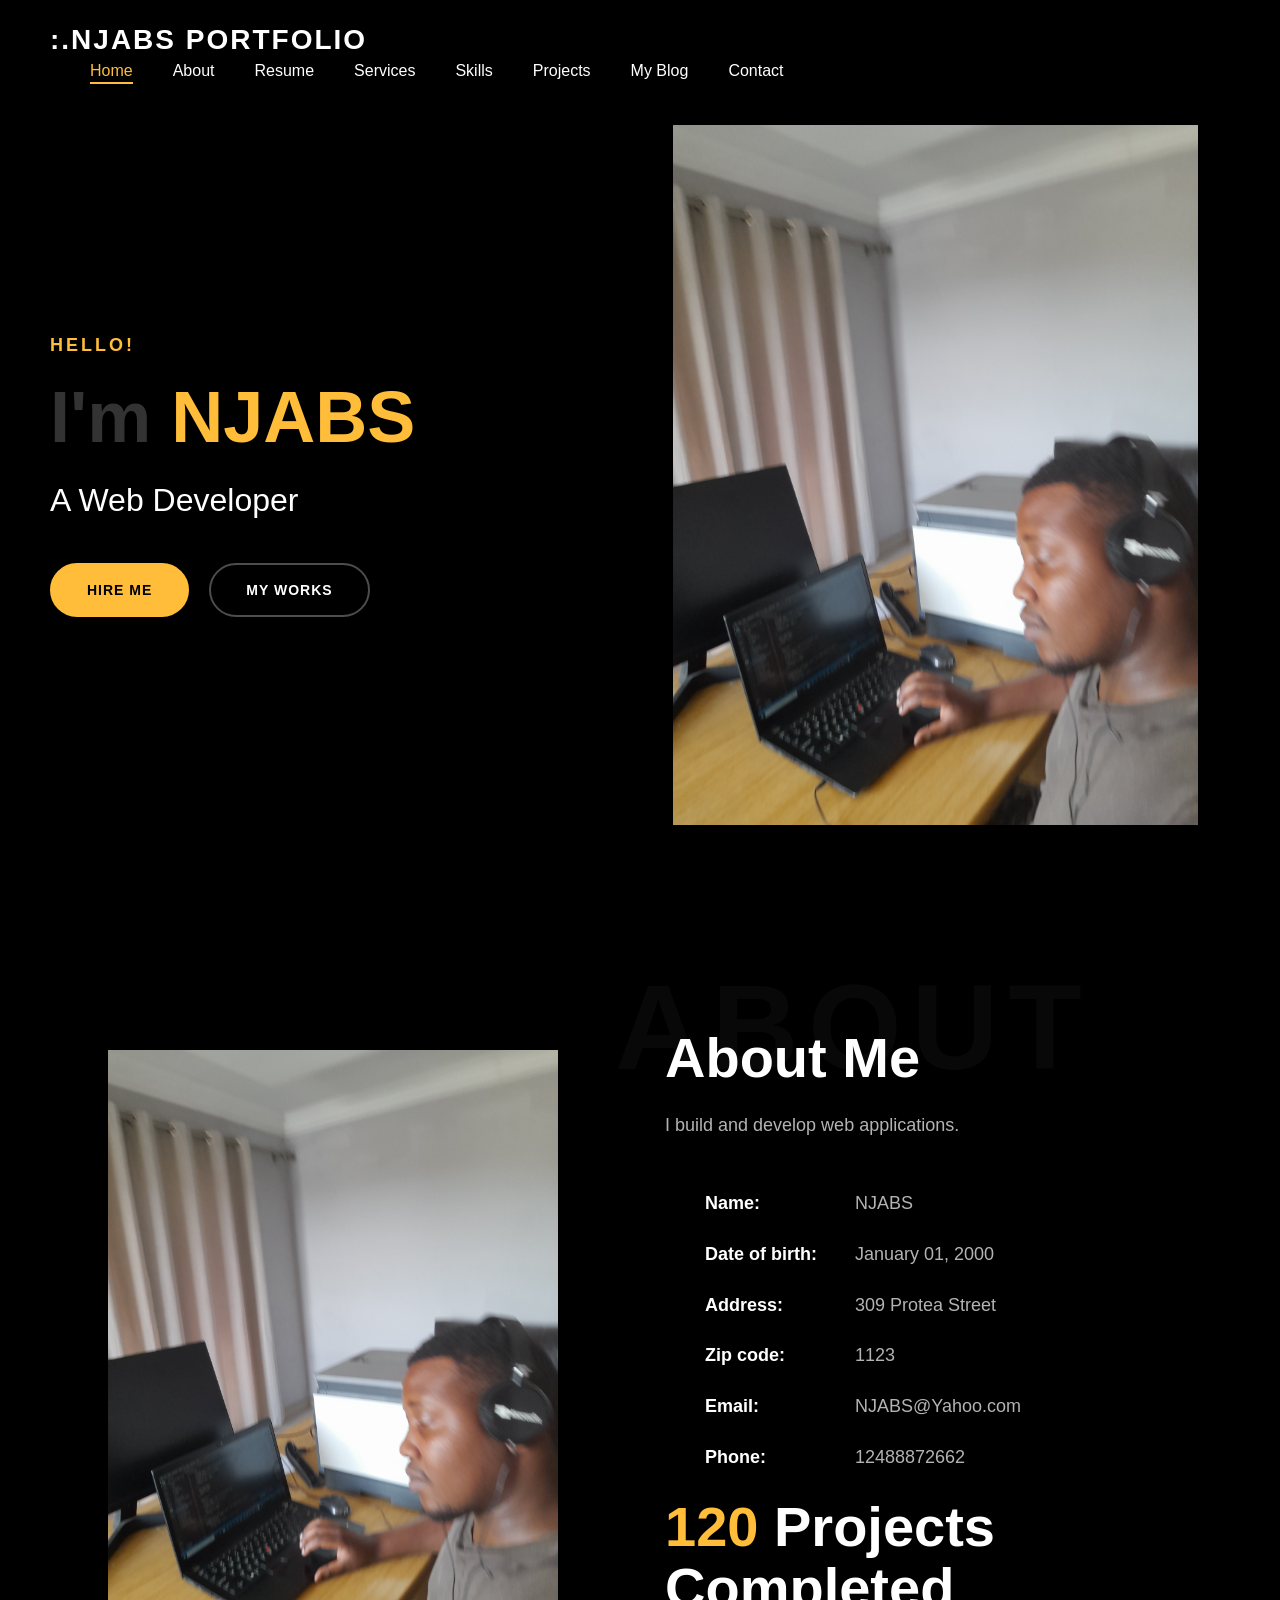
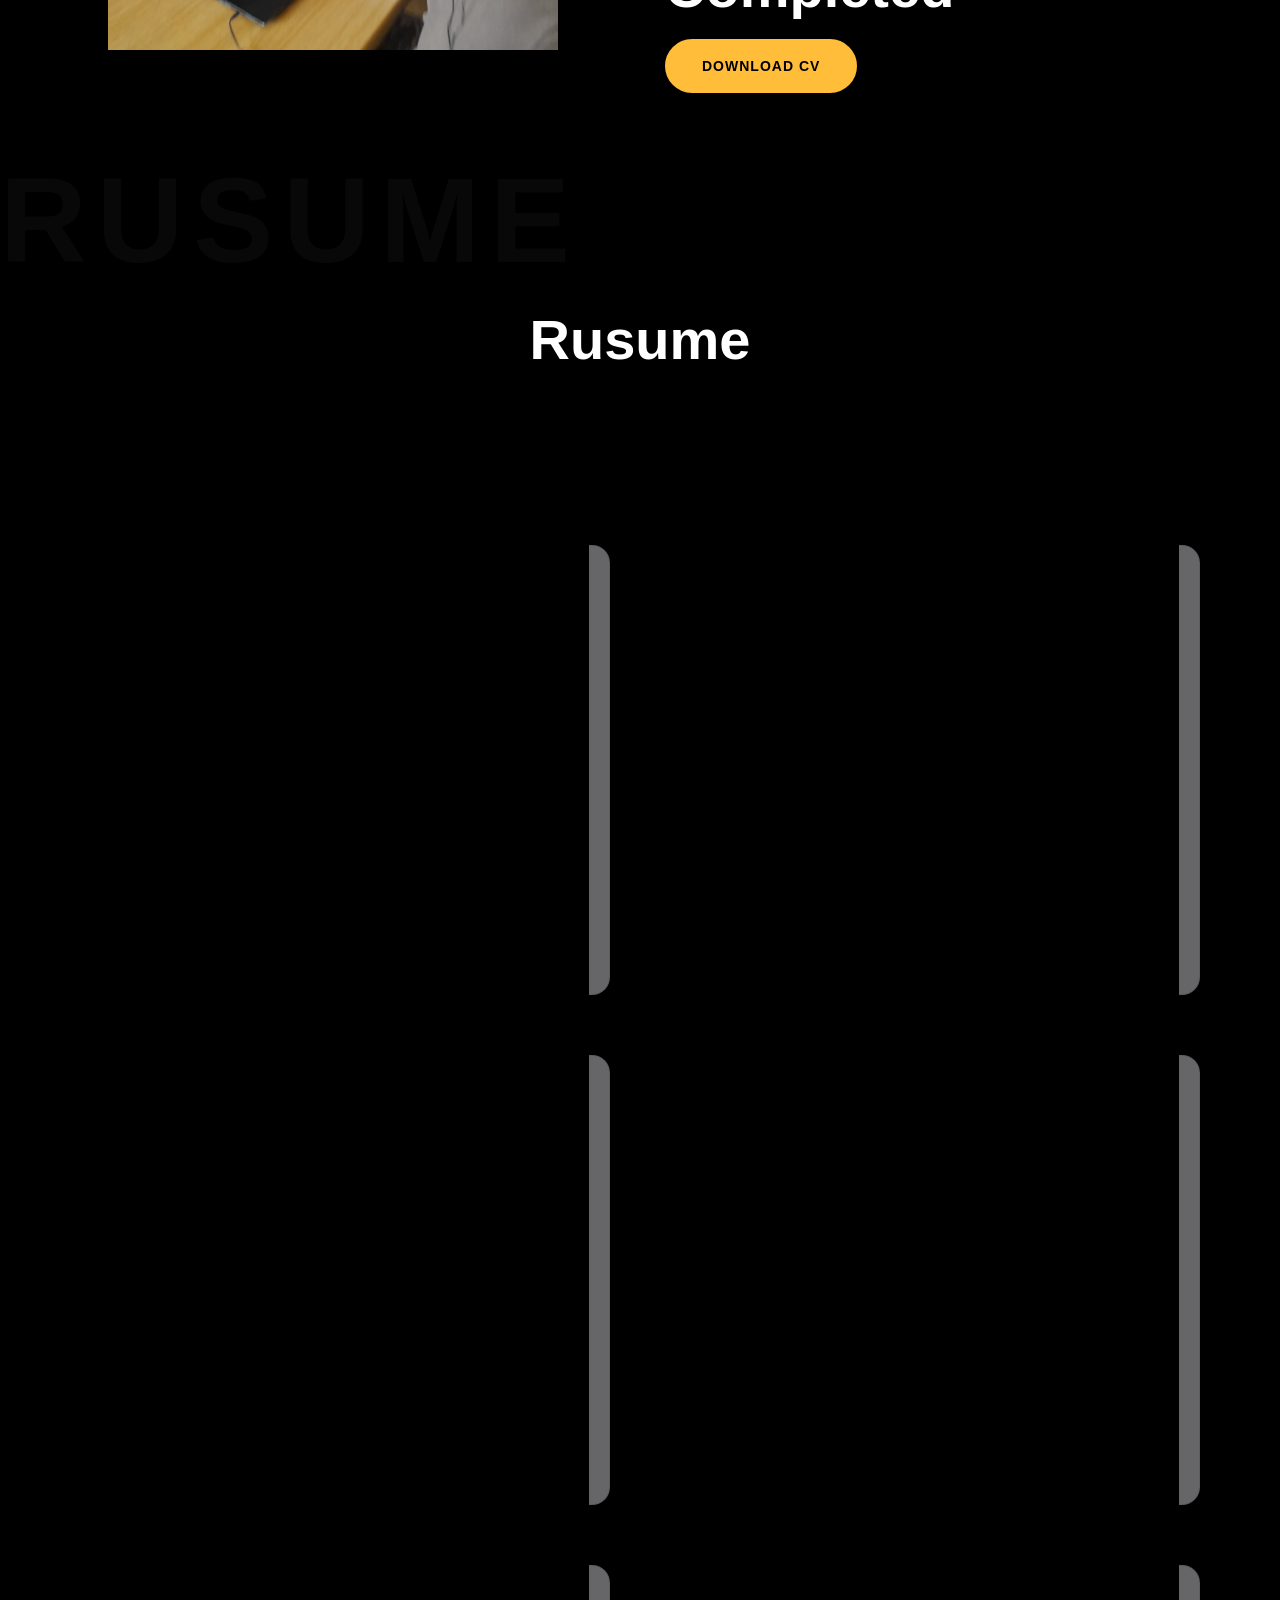
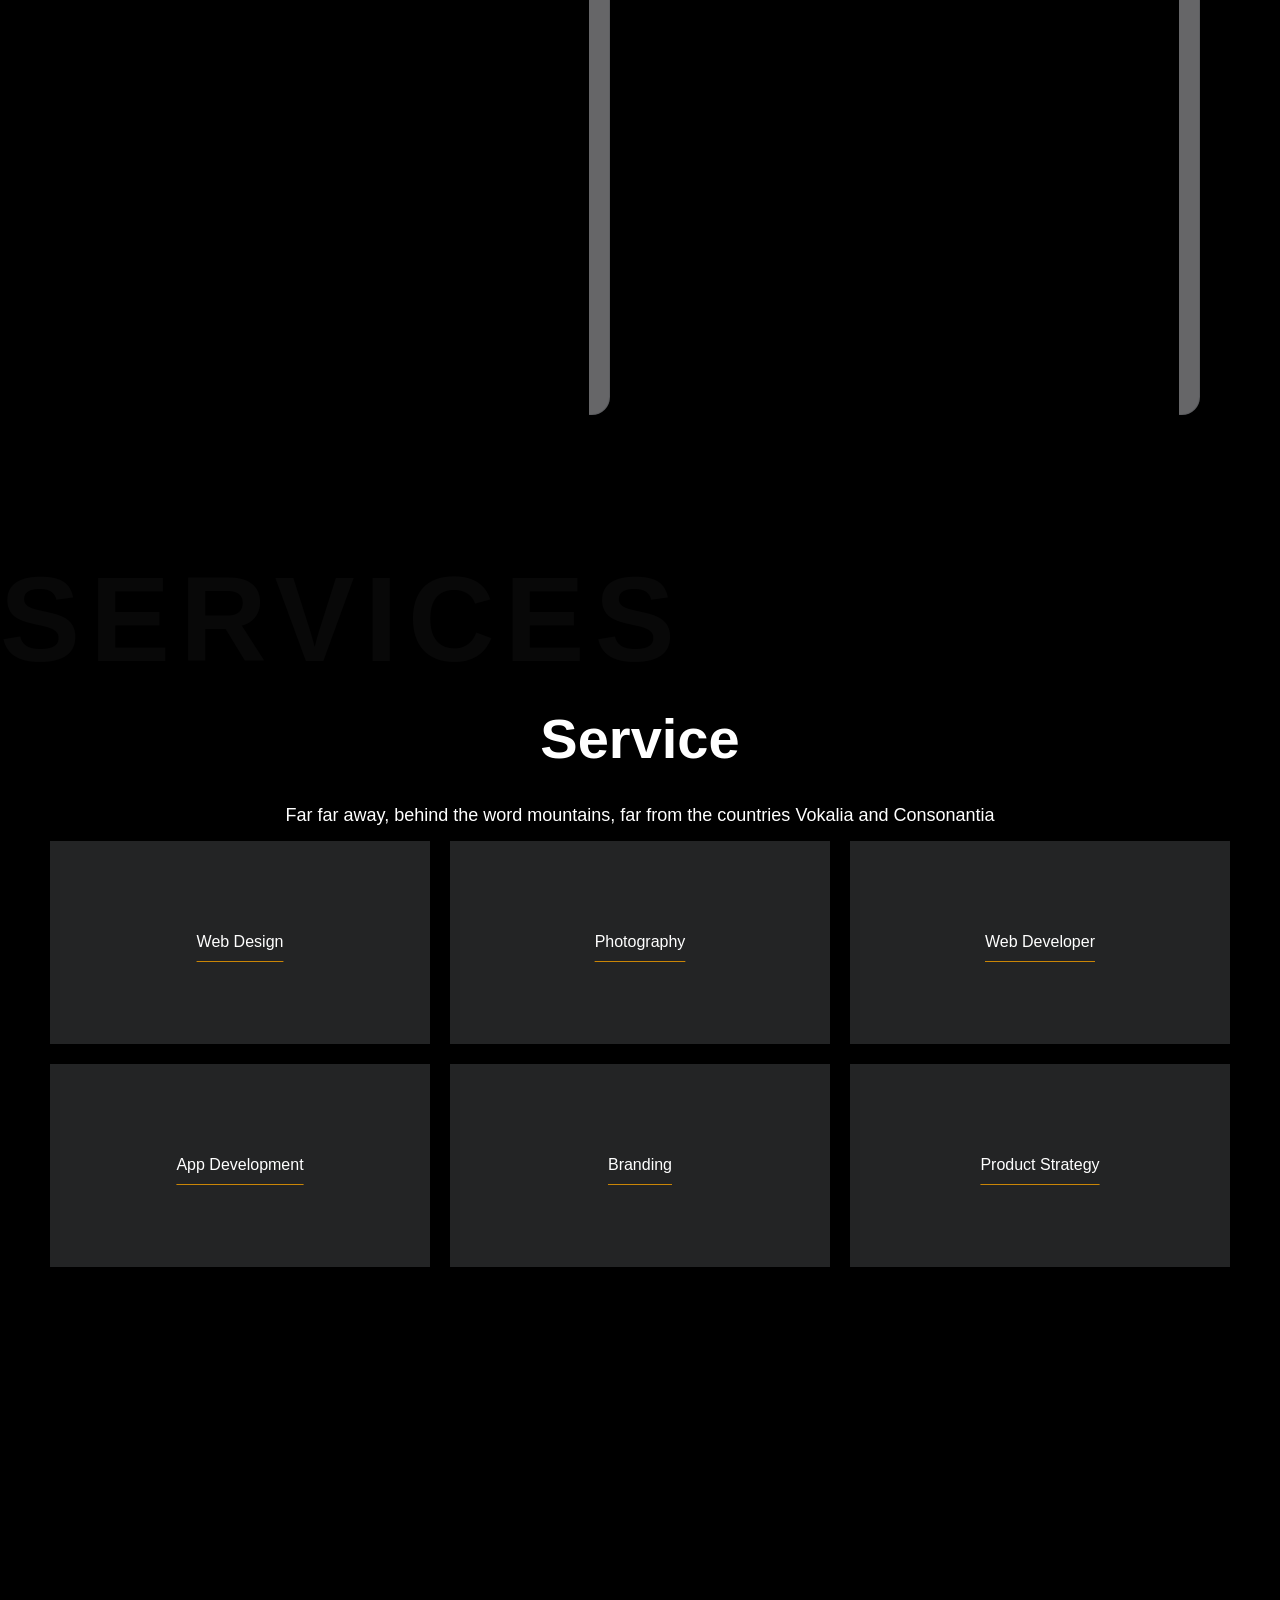
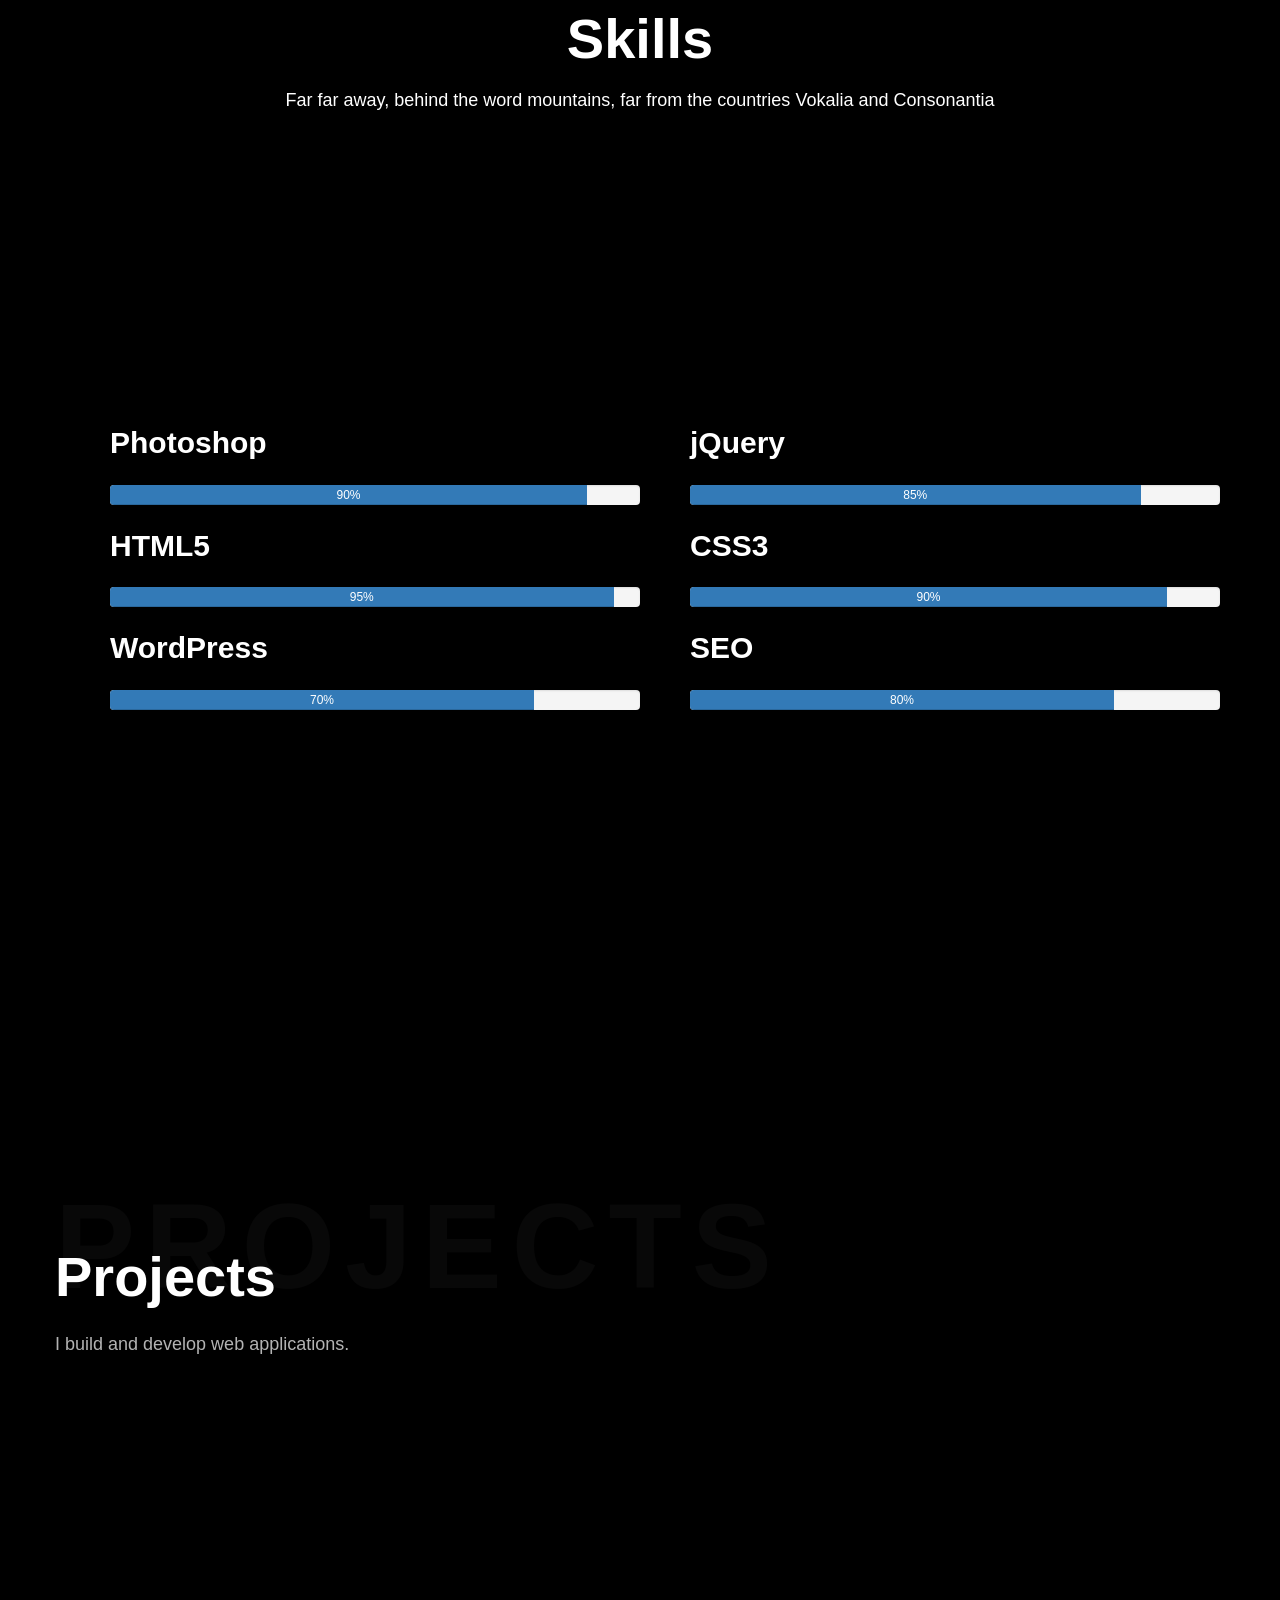
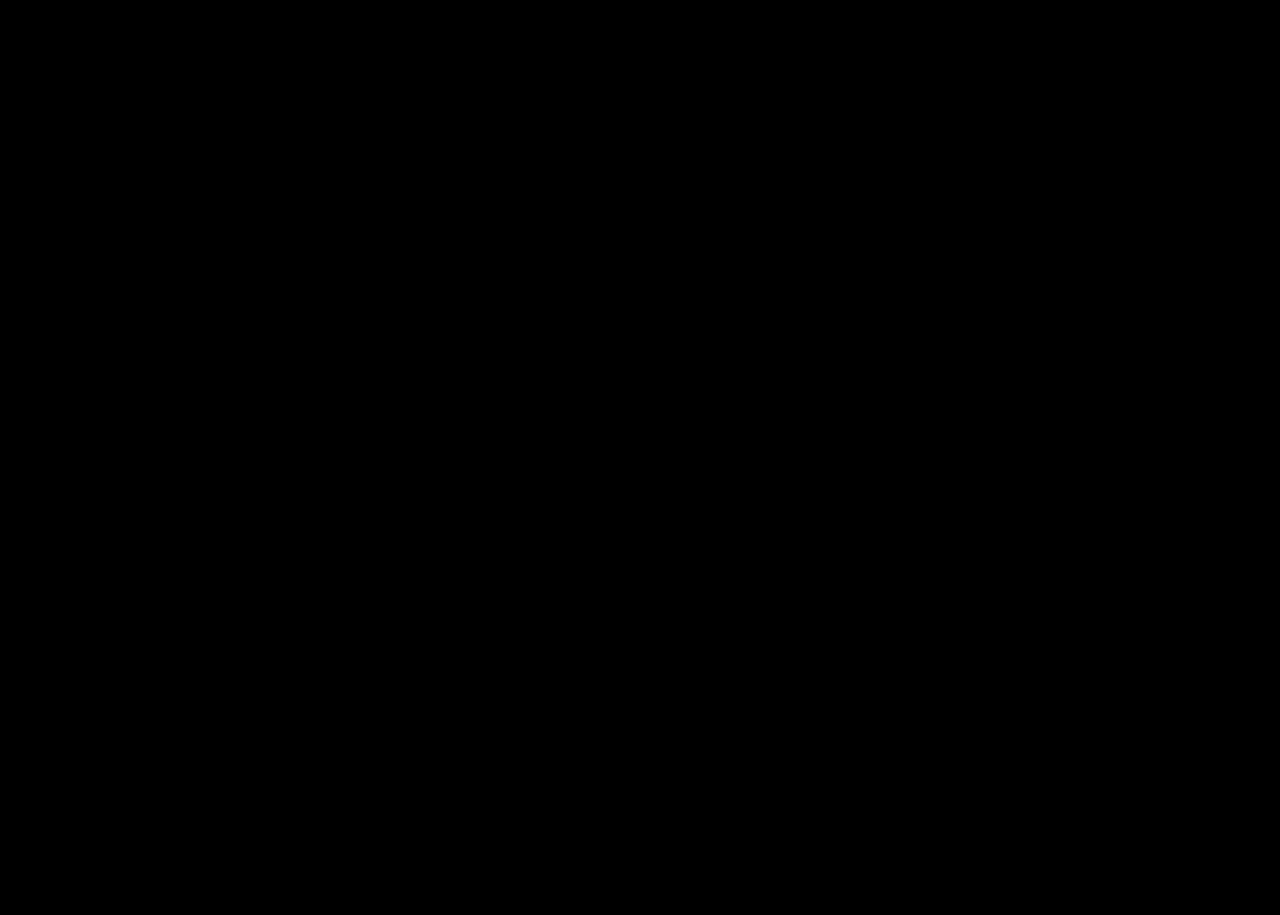
==== commit 05e14869: "Change section titles from 'About Me' to 'Projects'" ====
--- a/index.html
+++ b/index.html
@@ -3,7 +3,7 @@
 <head>
     <meta charset="UTF-8">
     <meta name="viewport" content="width=device-width, initial-scale=1.0">
-    <title>Clark Thompson - Freelance Web Designer</title>
+    <title>zPortfolio</title>
     <link rel="stylesheet" href="css.css">
     <link rel="stylesheet" href="https://www.w3schools.com/w3css/5/w3.css">
     <link rel="stylesheet" href="https://maxcdn.bootstrapcdn.com/bootstrap/3.4.1/css/bootstrap.min.css">
@@ -236,8 +236,8 @@
 
 <section class="about-section1" id="about">
     <div class="about-content1">
-        <div class="watermark">About</div>
-        <h2 class="about-title1">About Me</h2>
+        <div class="watermark">Projects</div>
+        <h2 class="about-title1">Projects</h2>
         <p class="about-description1">
             I build and develop web applications.
         </p>
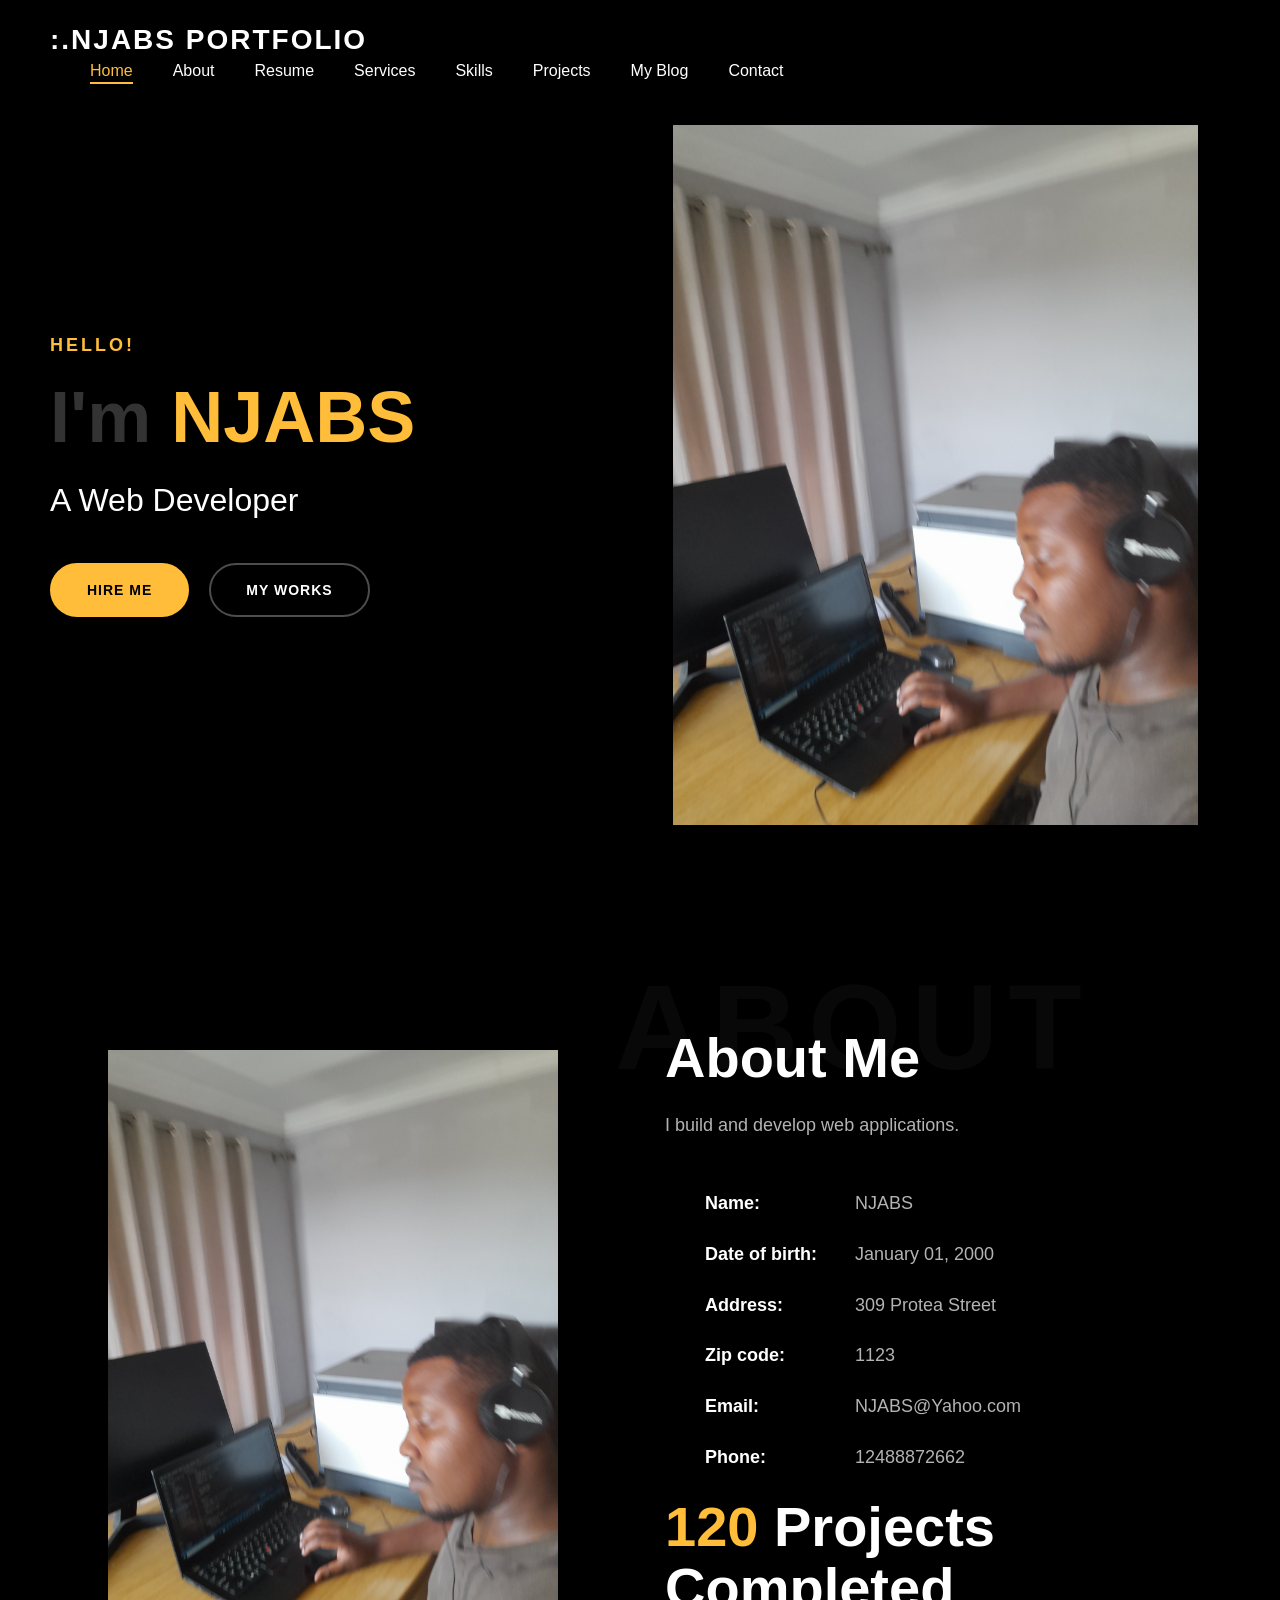
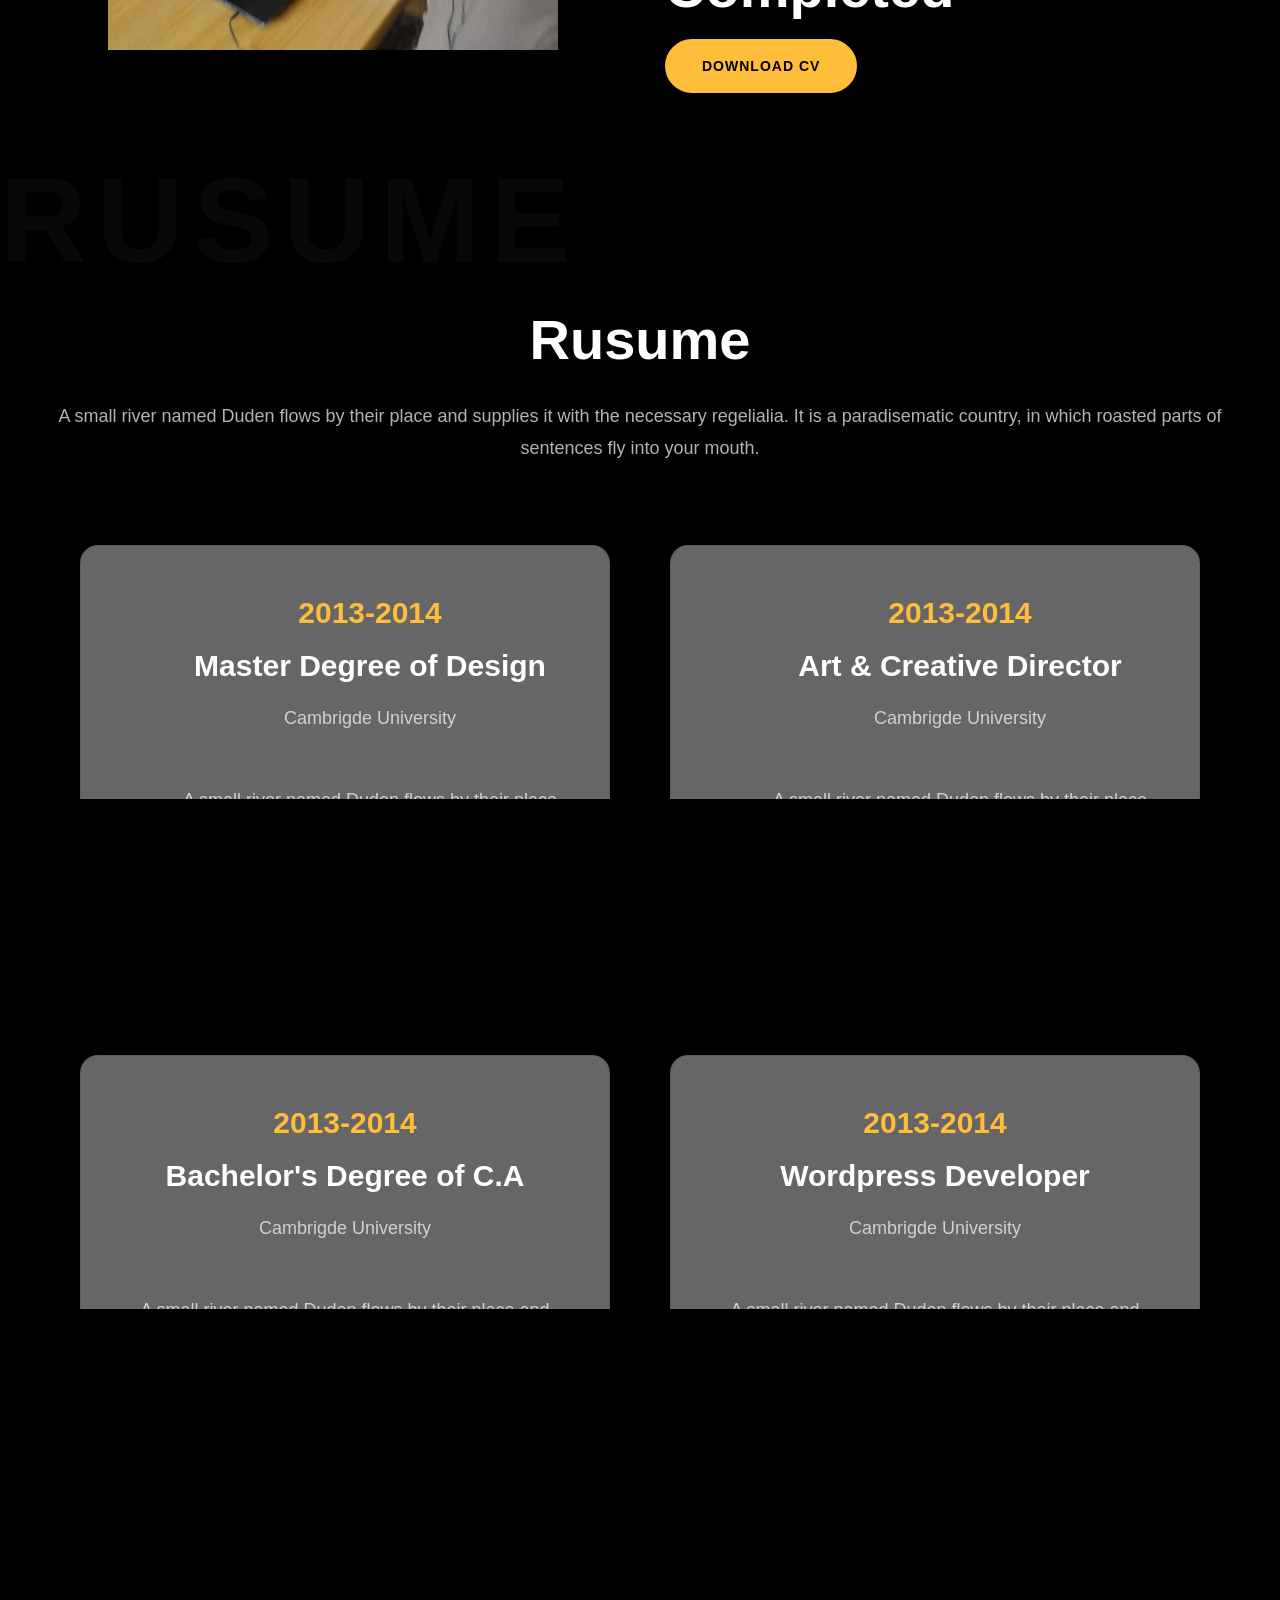
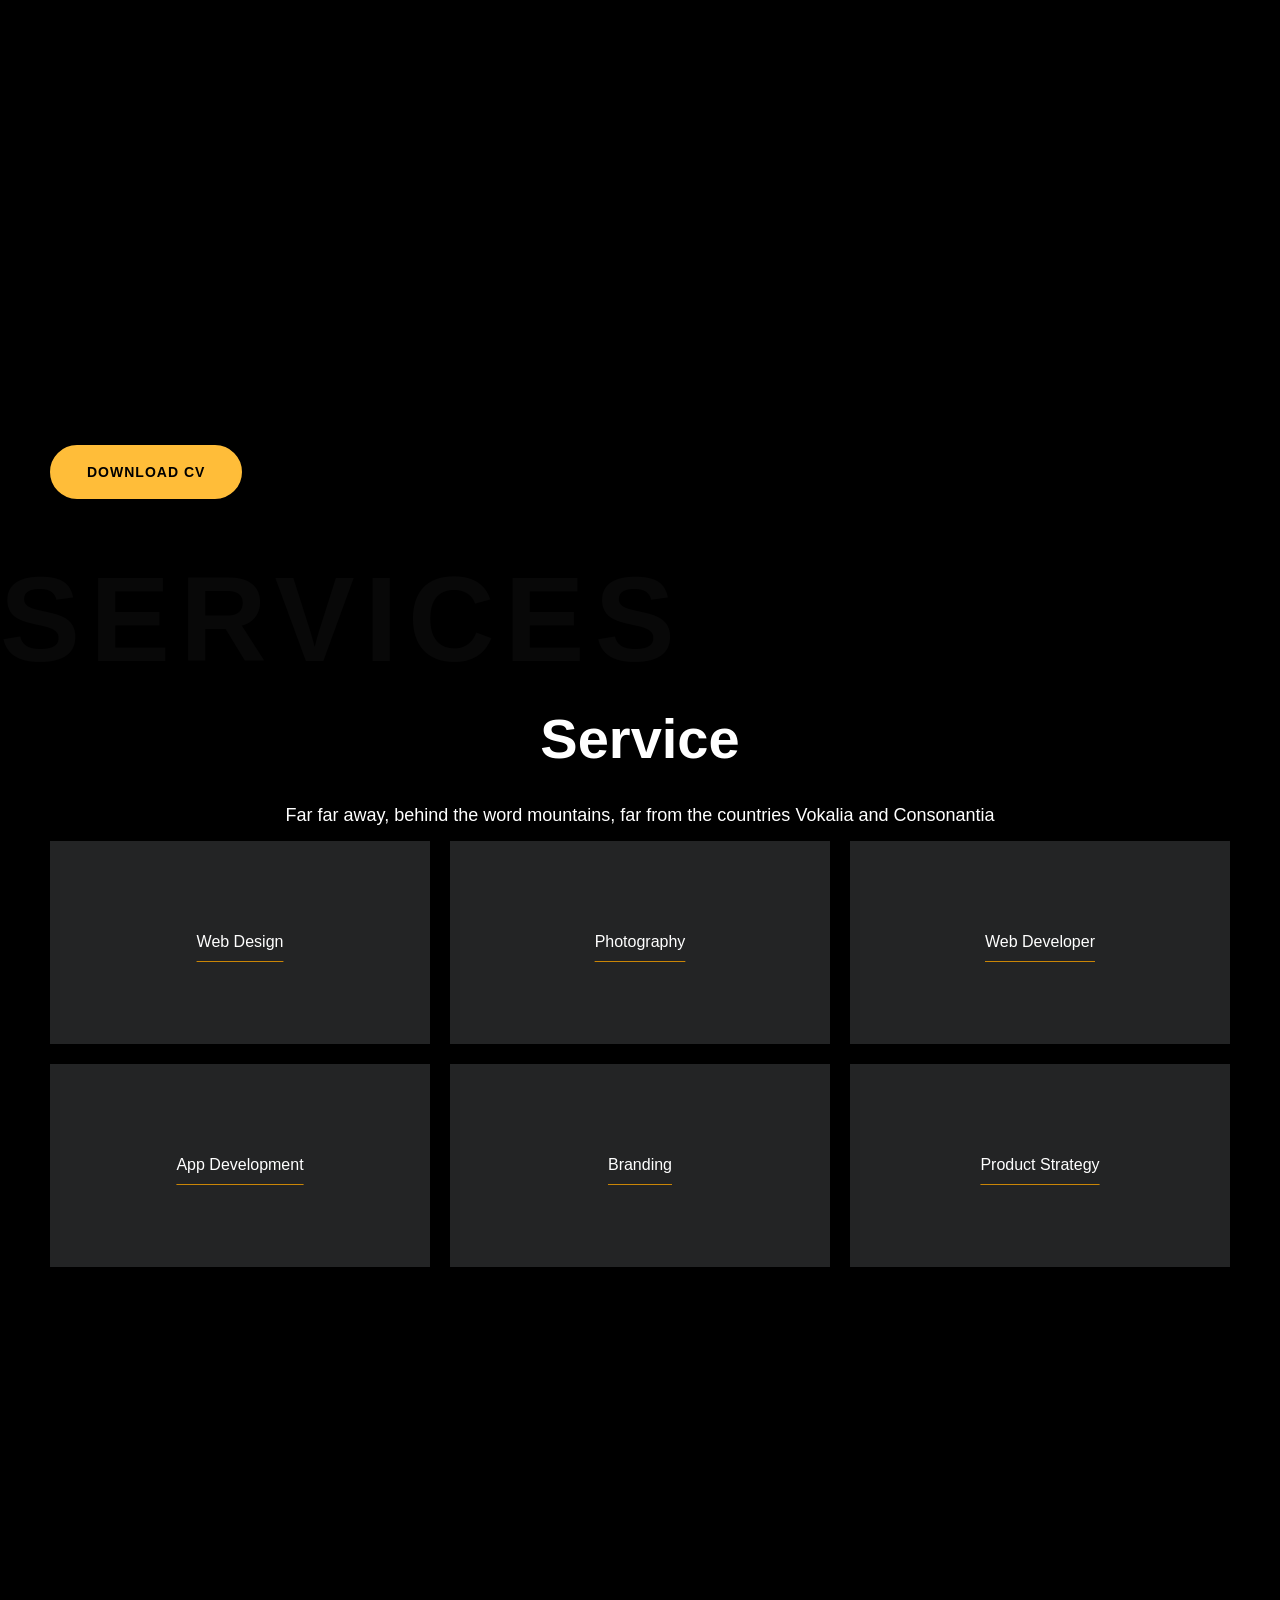
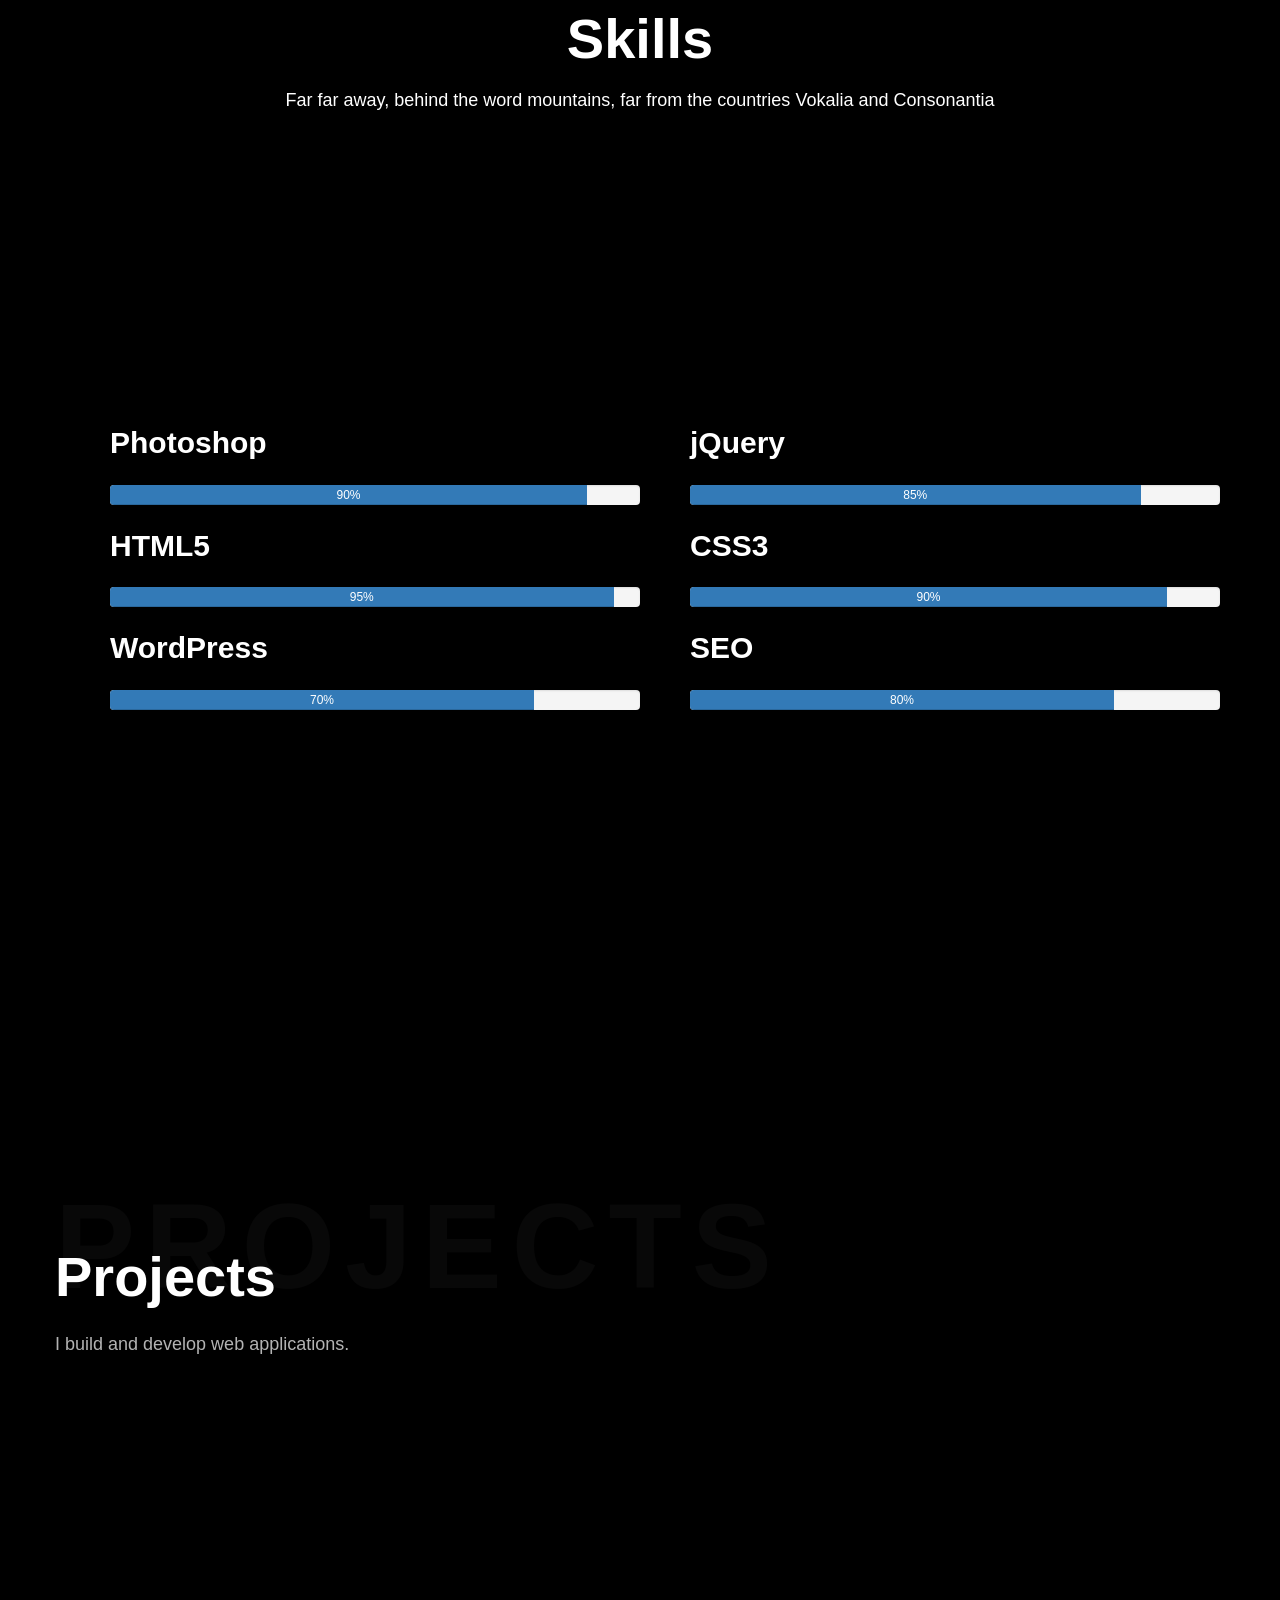
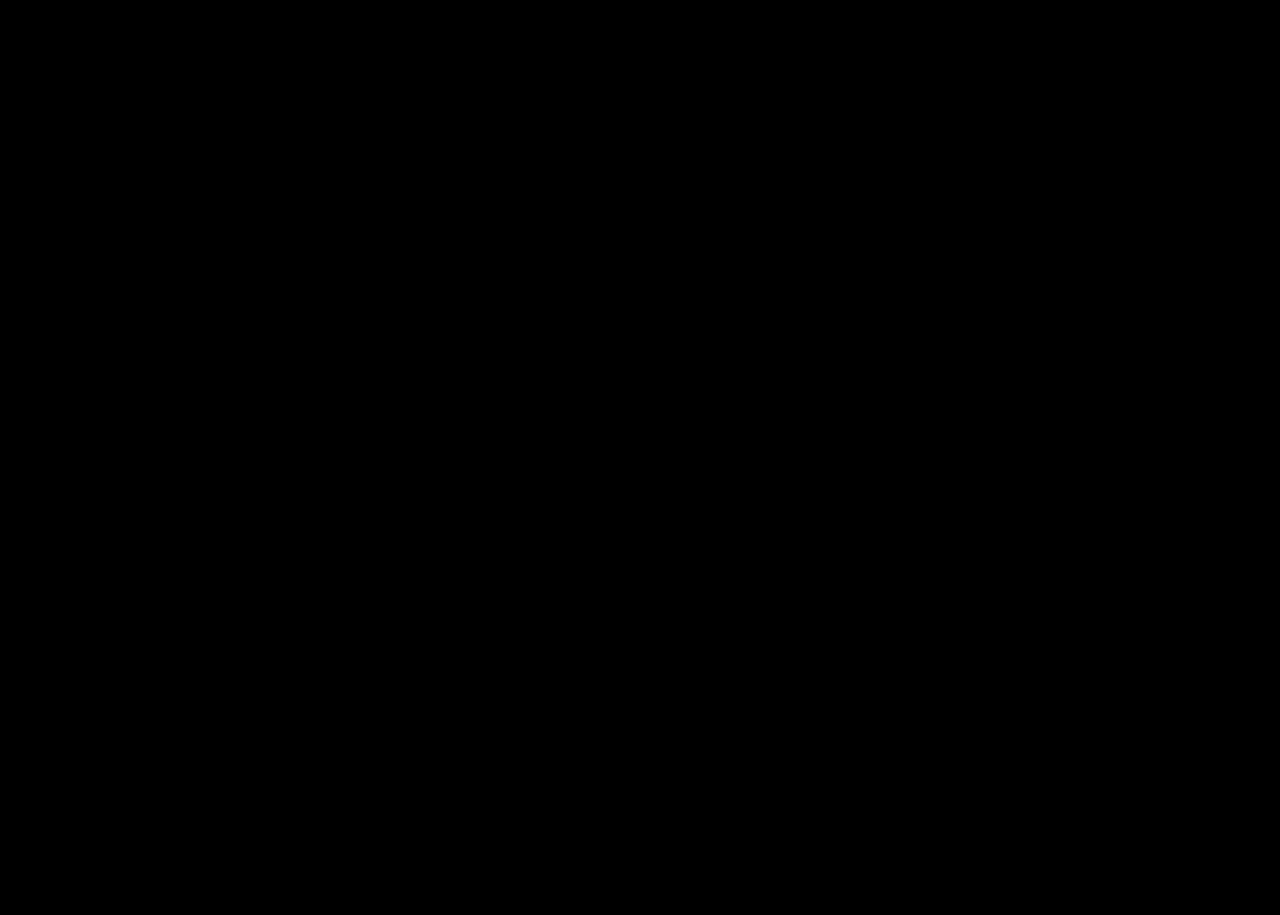
==== commit 73ca964f: "Update index.html" ====
--- a/index.html
+++ b/index.html
@@ -3,7 +3,7 @@
 <head>
     <meta charset="UTF-8">
     <meta name="viewport" content="width=device-width, initial-scale=1.0">
-    <title>zPortfolio</title>
+    <title>Portfolio</title>
     <link rel="stylesheet" href="css.css">
     <link rel="stylesheet" href="https://www.w3schools.com/w3css/5/w3.css">
     <link rel="stylesheet" href="https://maxcdn.bootstrapcdn.com/bootstrap/3.4.1/css/bootstrap.min.css">
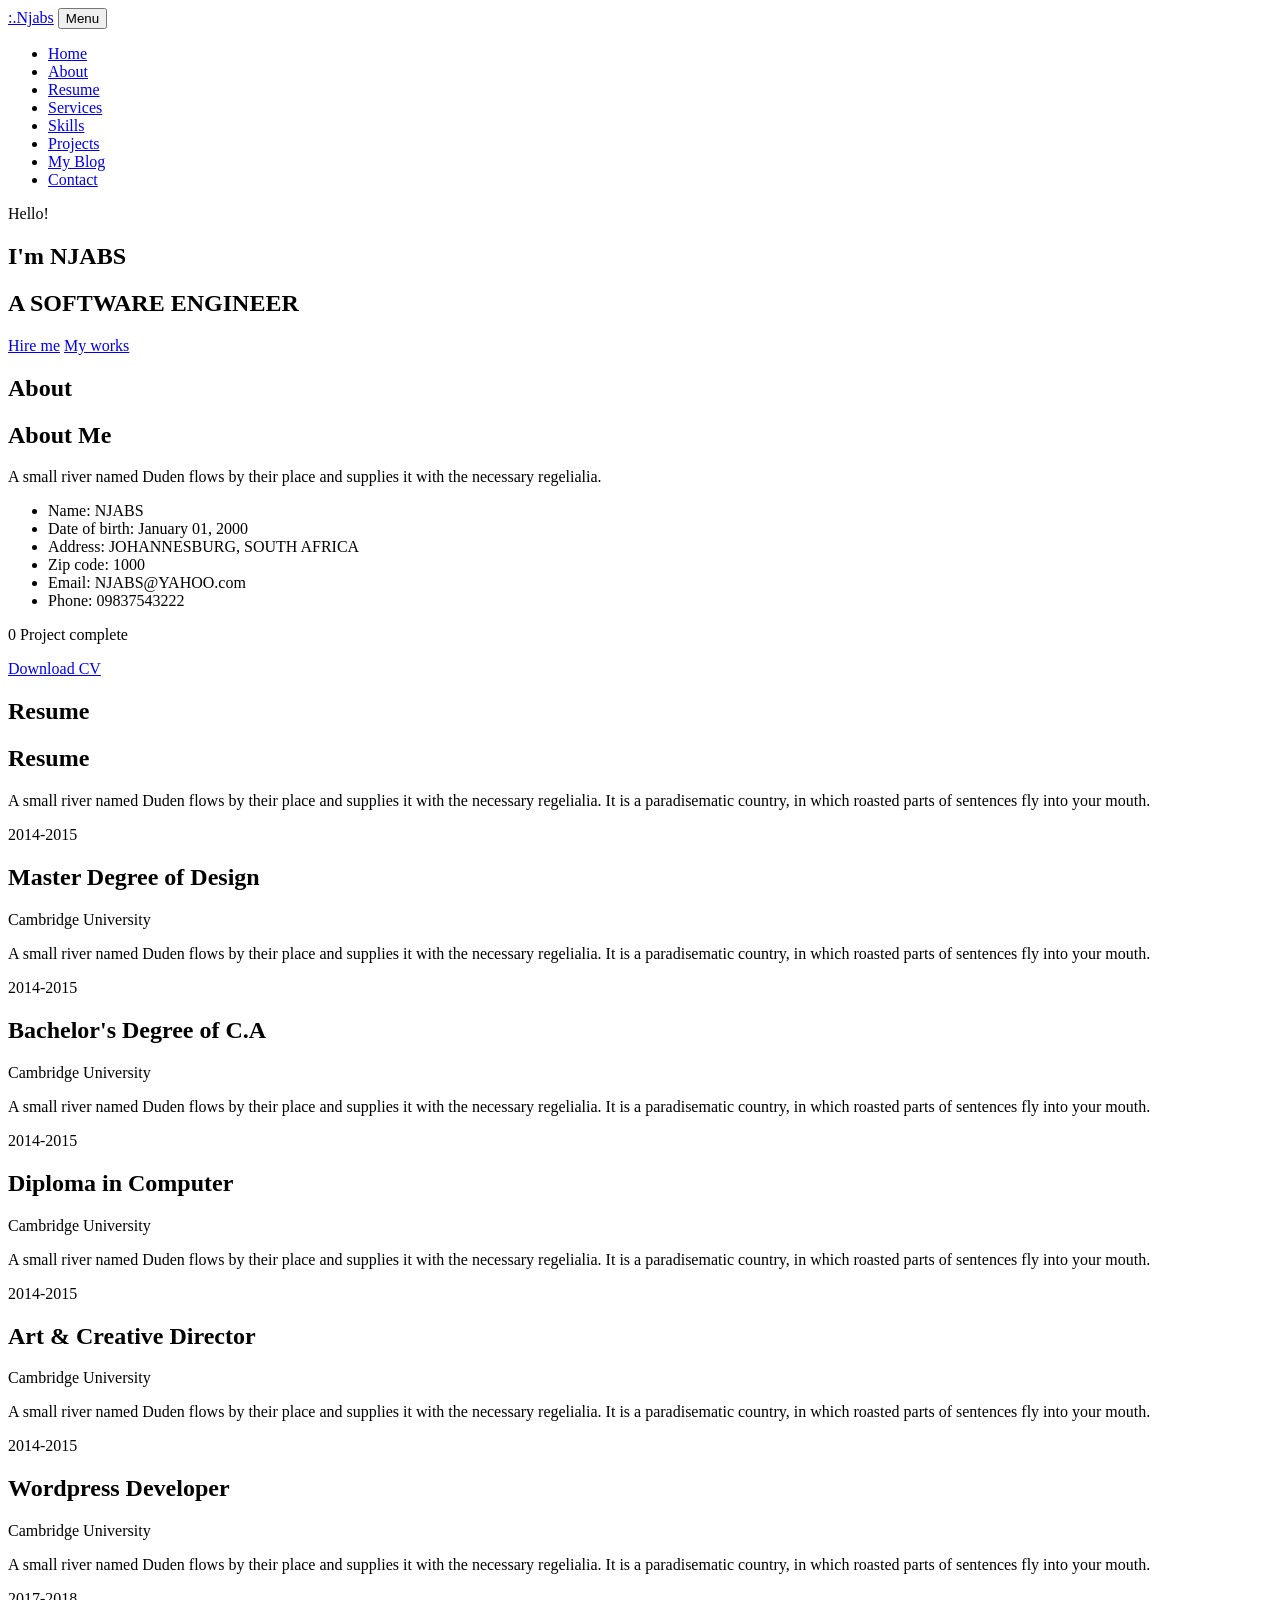
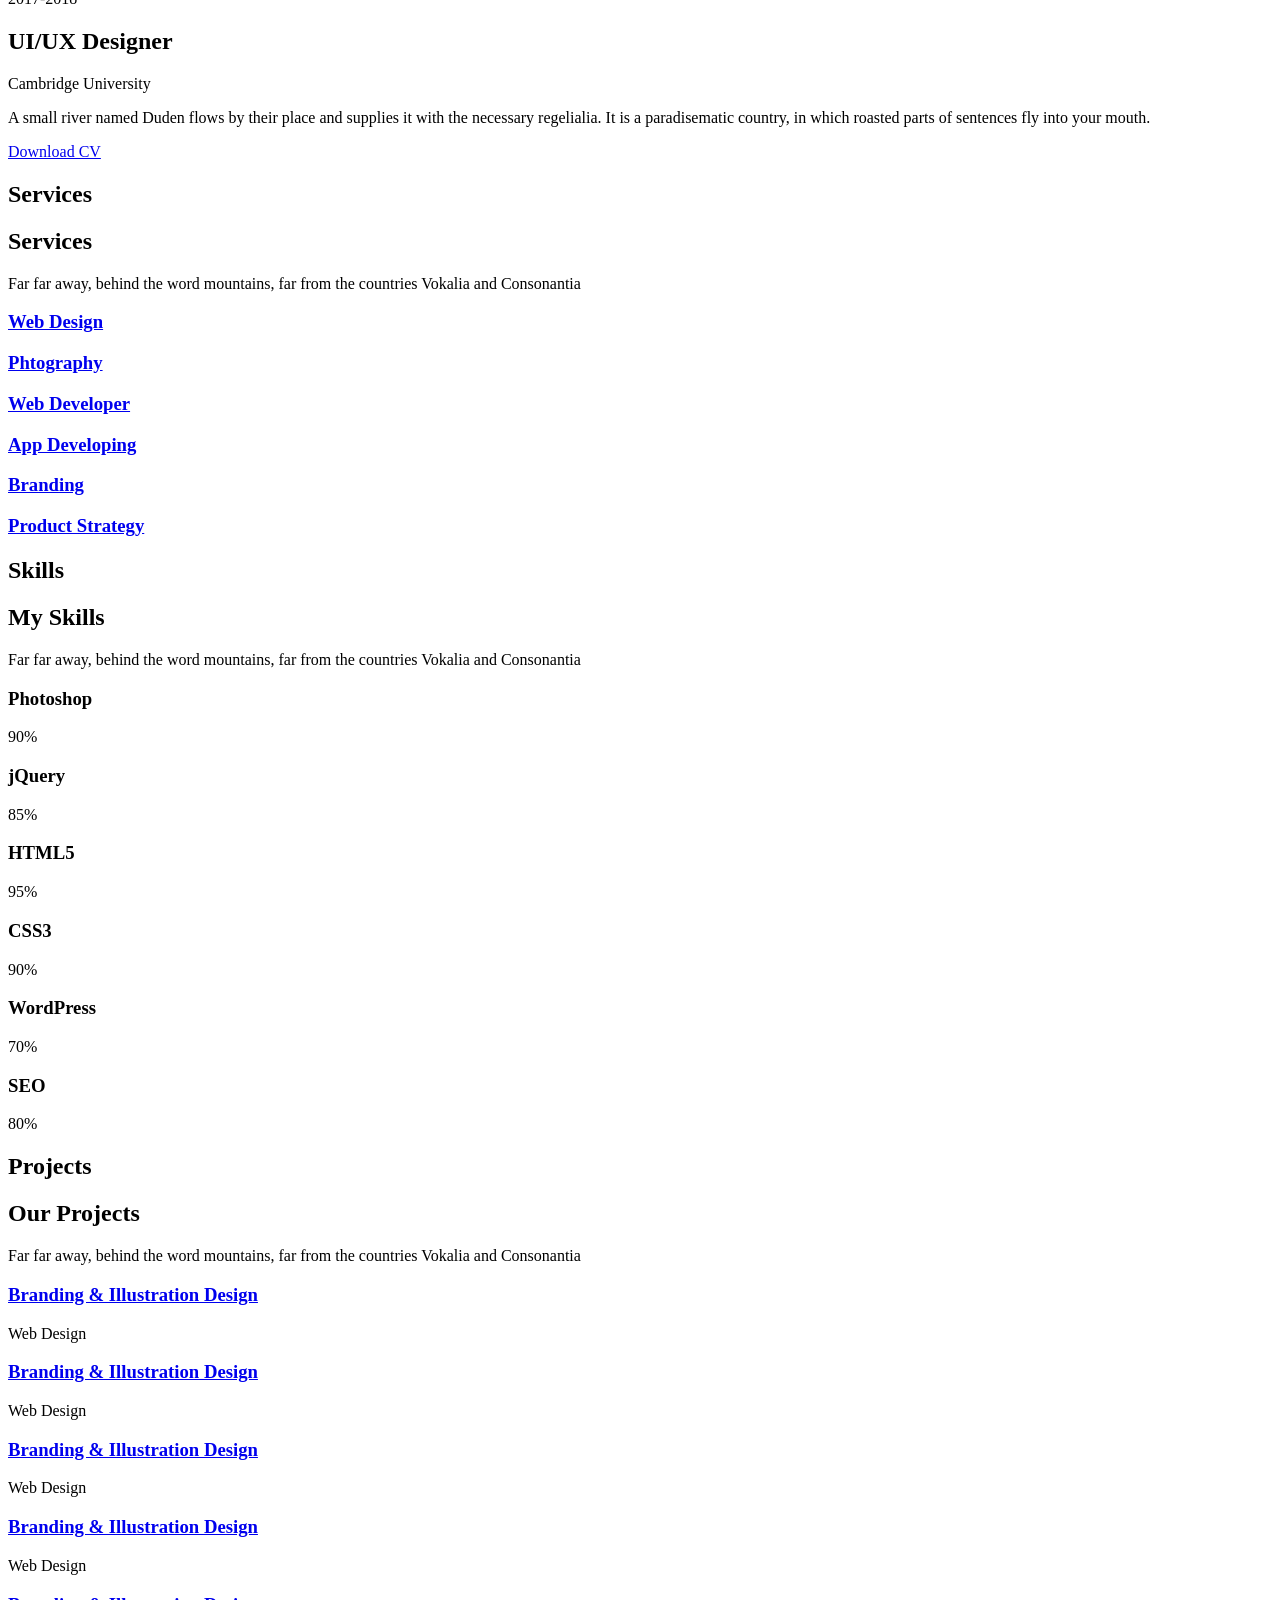
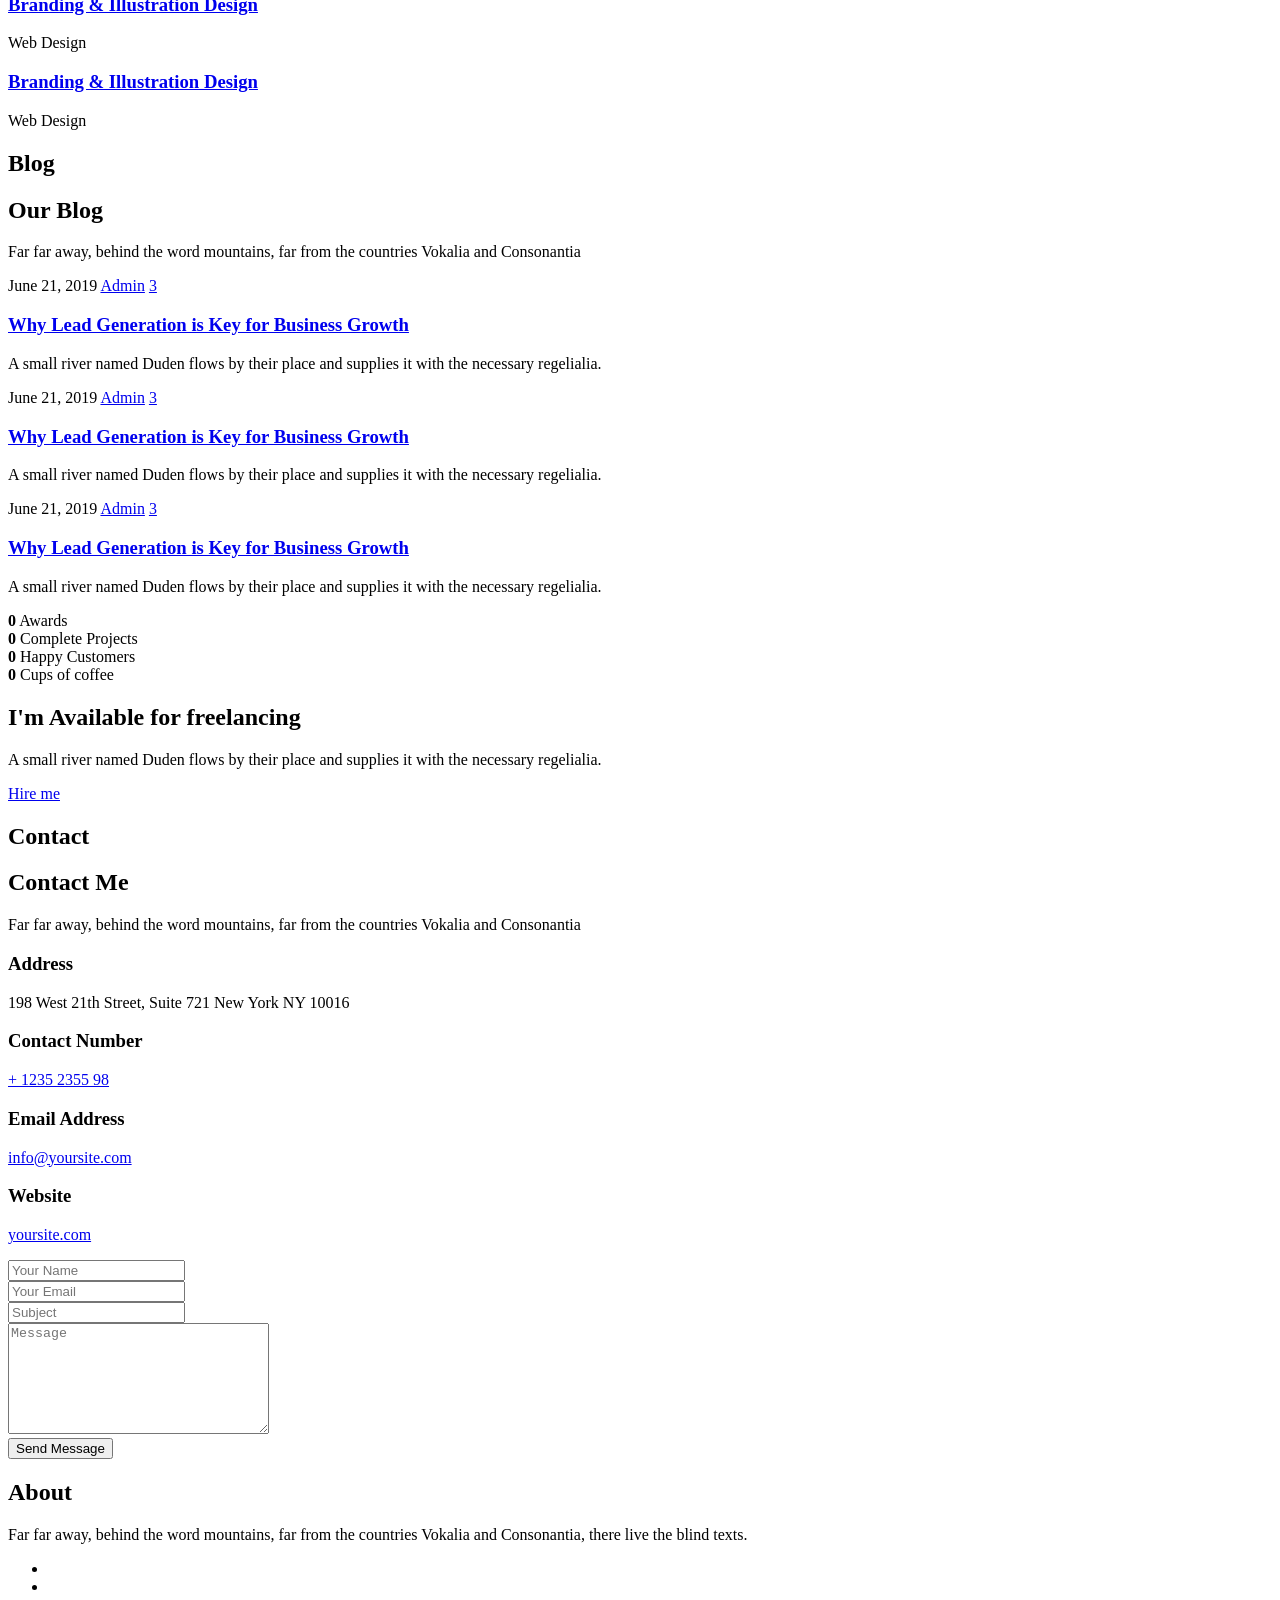
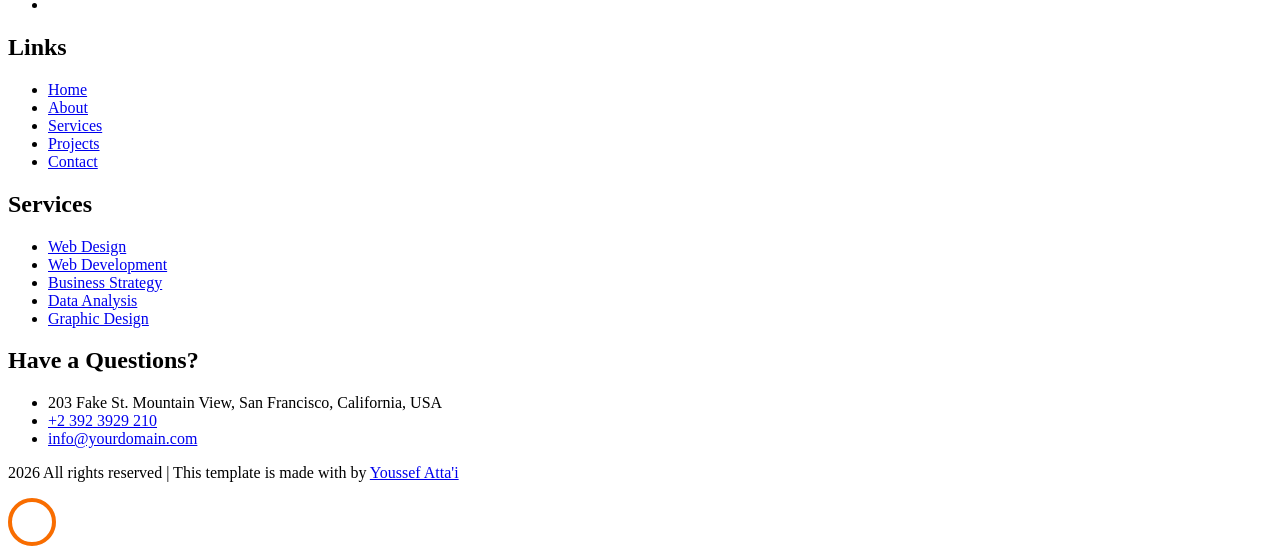
==== commit ee13d4fa: "Add files via upload" ====
--- a/index.html
+++ b/index.html
@@ -1,478 +1,1035 @@
-<!DOCTYPE html>
+<!doctype html>
 <html lang="en">
-<head>
-    <meta charset="UTF-8">
-    <meta name="viewport" content="width=device-width, initial-scale=1.0">
-    <title>Portfolio</title>
-    <link rel="stylesheet" href="css.css">
-    <link rel="stylesheet" href="https://www.w3schools.com/w3css/5/w3.css">
-    <link rel="stylesheet" href="https://maxcdn.bootstrapcdn.com/bootstrap/3.4.1/css/bootstrap.min.css">
-</head>
-<body>
-
-    <!-- Navigation -->
-    <nav>
-        <div class="logo">:.NJABS PORTFOLIO</div>
-        <ul class="nav-links" id="navLinks">
-            <li><a href="#home" class="active">Home</a></li>
-            <li><a href="#about">About</a></li>
-            <li><a href="#resume">Resume</a></li>
-            <li><a href="#services">Services</a></li>
-            <li><a href="#skills">Skills</a></li>
-            <li><a href="#projects">Projects</a></li>
-            <li><a href="#blog">My Blog</a></li>
-            <li><a href="#contact">Contact</a></li>
-        </ul>
-        <div class="menu-toggle" id="mobileMenu">
-            <span></span>
-            <span></span>
-            <span></span>
-        </div>
+  <head>
+    <title>Njabs</title>
+    <meta charset="utf-8" />
+    <meta
+      name="viewport"
+      content="width=device-width, initial-scale=1, shrink-to-fit=no"
+    />
+
+    <link
+      href="https://fonts.googleapis.com/css?family=Poppins:100,200,300,400,500,600,700,800,900"
+      rel="stylesheet"
+    />
+
+    <link rel="stylesheet" href="css/open-iconic-bootstrap.min.css" />
+    <link rel="stylesheet" href="css/animate.css" />
+
+    <link rel="stylesheet" href="css/owl.carousel.min.css" />
+    <link rel="stylesheet" href="css/owl.theme.default.min.css" />
+    <link rel="stylesheet" href="css/magnific-popup.css" />
+
+    <link rel="stylesheet" href="css/aos.css" />
+
+    <link rel="stylesheet" href="css/ionicons.min.css" />
+
+    <link rel="stylesheet" href="css/flaticon.css" />
+    <link rel="stylesheet" href="css/icomoon.css" />
+    <link rel="stylesheet" href="css/style.css" />
+  </head>
+  <body data-spy="scroll" data-target=".site-navbar-target" data-offset="300">
+    <nav
+      class="navbar navbar-expand-lg navbar-dark ftco_navbar ftco-navbar-light site-navbar-target"
+      id="ftco-navbar"
+    >
+      <div class="container">
+        <a class="navbar-brand" href="index.html">:.Njabs</a>
+        <button
+          class="navbar-toggler js-fh5co-nav-toggle fh5co-nav-toggle"
+          type="button"
+          data-toggle="collapse"
+          data-target="#ftco-nav"
+          aria-controls="ftco-nav"
+          aria-expanded="false"
+          aria-label="Toggle navigation"
+        >
+          <span class="oi oi-menu"></span> Menu
+        </button>
+
+        <div class="collapse navbar-collapse" id="ftco-nav">
+          <ul class="navbar-nav nav ml-auto">
+            <li class="nav-item">
+              <a href="#home-section" class="nav-link"><span>Home</span></a>
+            </li>
+            <li class="nav-item">
+              <a href="#about-section" class="nav-link"><span>About</span></a>
+            </li>
+            <li class="nav-item">
+              <a href="#resume-section" class="nav-link"><span>Resume</span></a>
+            </li>
+            <li class="nav-item">
+              <a href="#services-section" class="nav-link"
+                ><span>Services</span></a
+              >
+            </li>
+            <li class="nav-item">
+              <a href="#skills-section" class="nav-link"><span>Skills</span></a>
+            </li>
+            <li class="nav-item">
+              <a href="#projects-section" class="nav-link"
+                ><span>Projects</span></a
+              >
+            </li>
+            <li class="nav-item">
+              <a href="#blog-section" class="nav-link"><span>My Blog</span></a>
+            </li>
+            <li class="nav-item">
+              <a href="#contact-section" class="nav-link"
+                ><span>Contact</span></a
+              >
+            </li>
+          </ul>
+        </div>
+      </div>
     </nav>
-
-    <!-- Hero Section -->
-    <section class="hero" id="home">
-        <div class="hero-content">
-            <span class="hello">Hello!</span>
-            <h1 class="hero-title">
-                I'm <span class="highlight">NJABS</span>
-            </h1>
-            <p class="hero-subtitle">A Web Developer</p>
-            <div class="hero-buttons1">
-                <a href="#contact" class="btn1 btn-primary1">Hire Me</a>
-                <a href="#projects" class="btn1 btn-outline">My Works</a>
-            </div>
-        </div>
-        <div class="hero-image" >
-            <img src="20260205_132648.jpg" alt="Clark Thompson">
-        </div>
+    <section id="home-section" class="hero">
+      <div class="home-slider owl-carousel">
+        <div class="slider-item">
+          <div class="overlay"></div>
+          <div class="container">
+            <div
+              class="row d-md-flex no-gutters slider-text align-items-end justify-content-end"
+              data-scrollax-parent="true"
+            >
+              <div
+                class="one-third js-fullheight order-md-last img"
+                style="background-image: url(images/20260205_132648.jpg)"
+              >
+                <div class="overlay"></div>
+              </div>
+              <div
+                class="one-forth d-flex align-items-center ftco-animate"
+                data-scrollax=" properties: { translateY: '70%' }"
+              >
+                <div class="text">
+                  <span class="subheading">Hello!</span>
+                  <h1 class="mb-4 mt-3">I'm <span>NJABS</span></h1>
+                  <h2 class="mb-4">A SOFTWARE ENGINEER</h2>
+                  <p>
+                    <a href="#" class="btn btn-primary py-3 px-4">Hire me</a>
+                    <a
+                      href="#"
+                      class="btn btn-white btn-outline-white py-3 px-4"
+                      >My works</a
+                    >
+                  </p>
+                </div>
+              </div>
+            </div>
+          </div>
+        </div>
+
         
-        </div>
+      </div>
     </section>
 
-    <!-- About Section -->
-    <section class="about-section" id="about">
-        <div class="about-image">
-            <img src="20260205_132648.jpg" alt="Clark Thompson">
-        </div>
-        <div class="about-content">
-            <div class="watermark">About</div>
-            <h2 class="about-title">About Me</h2>
-            <p class="about-description">
-                I build and develop web applications.
+    <section class="ftco-about img ftco-section ftco-no-pb" id="about-section">
+      <div class="container">
+        <div class="row d-flex">
+          <div class="col-md-6 col-lg-5 d-flex">
+            <div class="img-about img d-flex align-items-stretch">
+              <div class="overlay"></div>
+              <div
+                class="img d-flex align-self-stretch align-items-center"
+                style="background-image: url(images/20260205_132648.jpg)"
+              ></div>
+            </div>
+          </div>
+          <div class="col-md-6 col-lg-7 pl-lg-5 pb-5">
+            <div class="row justify-content-start pb-3">
+              <div class="col-md-12 heading-section ftco-animate">
+                <h1 class="big">About</h1>
+                <h2 class="mb-4">About Me</h2>
+                <p>
+                  A small river named Duden flows by their place and supplies it
+                  with the necessary regelialia.
+                </p>
+                <ul class="about-info mt-4 px-md-0 px-2">
+                  <li class="d-flex">
+                    <span>Name:</span> <span>NJABS</span>
+                  </li>
+                  <li class="d-flex">
+                    <span>Date of birth:</span> <span>January 01, 2000</span>
+                  </li>
+                  <li class="d-flex">
+                    <span>Address:</span>
+                    <span>JOHANNESBURG, SOUTH AFRICA</span>
+                  </li>
+                  <li class="d-flex">
+                    <span>Zip code:</span> <span>1000</span>
+                  </li>
+                  <li class="d-flex">
+                    <span>Email:</span> <span>NJABS@YAHOO.com</span>
+                  </li>
+                  <li class="d-flex">
+                    <span>Phone: </span> <span>09837543222</span>
+                  </li>
+                </ul>
+              </div>
+            </div>
+            <div class="counter-wrap ftco-animate d-flex mt-md-3">
+              <div class="text">
+                <p class="mb-4">
+                  <span class="number" data-number="120">0</span>
+                  <span>Project complete</span>
+                </p>
+                <p>
+                  <a href="#" class="btn btn-primary py-3 px-3">Download CV</a>
+                </p>
+              </div>
+            </div>
+          </div>
+        </div>
+      </div>
+    </section>
+
+    <section class="ftco-section ftco-no-pb" id="resume-section">
+      <div class="container">
+        <div class="row justify-content-center pb-5">
+          <div class="col-md-10 heading-section text-center ftco-animate">
+            <h1 class="big big-2">Resume</h1>
+            <h2 class="mb-4">Resume</h2>
+            <p>
+              A small river named Duden flows by their place and supplies it
+              with the necessary regelialia. It is a paradisematic country, in
+              which roasted parts of sentences fly into your mouth.
             </p>
-            <ul class="info-list">
-                <li class="info-item">
-                    <span class="info-label">Name:</span>
-                    <span class="info-value">NJABS</span>
-                </li>
-                <li class="info-item">
-                    <span class="info-label">Date of birth:</span>
-                    <span class="info-value">January 01, 2000</span>
-                </li>
-                <li class="info-item">
-                    <span class="info-label">Address:</span>
-                    <span class="info-value">309 Protea Street</span>
-                </li>
-                <li class="info-item">
-                    <span class="info-label">Zip code:</span>
-                    <span class="info-value">1123</span>
-                </li>
-                <li class="info-item">
-                    <span class="info-label">Email:</span>
-                    <span class="info-value">NJABS@Yahoo.com</span>
-                </li>
-                <li class="info-item">
-                    <span class="info-label">Phone:</span>
-                    <span class="info-value">12488872662</span>
-                </li>
-            </ul>
-
-            <h2 class="about-title"><span class="highlight">120</span> Projects Completed</h2>
-            <div class="hero-buttons1">
-                <a href="#contact" class="btn1 btn-primary1">Download CV</a>
-                
-            </div>
-        </div>
+          </div>
+        </div>
+        <div class="row">
+          <div class="col-md-6">
+            <div class="resume-wrap ftco-animate">
+              <span class="date">2014-2015</span>
+              <h2>Master Degree of Design</h2>
+              <span class="position">Cambridge University</span>
+              <p class="mt-4">
+                A small river named Duden flows by their place and supplies it
+                with the necessary regelialia. It is a paradisematic country, in
+                which roasted parts of sentences fly into your mouth.
+              </p>
+            </div>
+            <div class="resume-wrap ftco-animate">
+              <span class="date">2014-2015</span>
+              <h2>Bachelor's Degree of C.A</h2>
+              <span class="position">Cambridge University</span>
+              <p class="mt-4">
+                A small river named Duden flows by their place and supplies it
+                with the necessary regelialia. It is a paradisematic country, in
+                which roasted parts of sentences fly into your mouth.
+              </p>
+            </div>
+            <div class="resume-wrap ftco-animate">
+              <span class="date">2014-2015</span>
+              <h2>Diploma in Computer</h2>
+              <span class="position">Cambridge University</span>
+              <p class="mt-4">
+                A small river named Duden flows by their place and supplies it
+                with the necessary regelialia. It is a paradisematic country, in
+                which roasted parts of sentences fly into your mouth.
+              </p>
+            </div>
+          </div>
+
+          <div class="col-md-6">
+            <div class="resume-wrap ftco-animate">
+              <span class="date">2014-2015</span>
+              <h2>Art &amp; Creative Director</h2>
+              <span class="position">Cambridge University</span>
+              <p class="mt-4">
+                A small river named Duden flows by their place and supplies it
+                with the necessary regelialia. It is a paradisematic country, in
+                which roasted parts of sentences fly into your mouth.
+              </p>
+            </div>
+            <div class="resume-wrap ftco-animate">
+              <span class="date">2014-2015</span>
+              <h2>Wordpress Developer</h2>
+              <span class="position">Cambridge University</span>
+              <p class="mt-4">
+                A small river named Duden flows by their place and supplies it
+                with the necessary regelialia. It is a paradisematic country, in
+                which roasted parts of sentences fly into your mouth.
+              </p>
+            </div>
+            <div class="resume-wrap ftco-animate">
+              <span class="date">2017-2018</span>
+              <h2>UI/UX Designer</h2>
+              <span class="position">Cambridge University</span>
+              <p class="mt-4">
+                A small river named Duden flows by their place and supplies it
+                with the necessary regelialia. It is a paradisematic country, in
+                which roasted parts of sentences fly into your mouth.
+              </p>
+            </div>
+          </div>
+        </div>
+        <div class="row justify-content-center mt-5">
+          <div class="col-md-6 text-center ftco-animate">
+            <p><a href="#" class="btn btn-primary py-4 px-5">Download CV</a></p>
+          </div>
+        </div>
+      </div>
     </section>
 
-
-    <section class="resume-section" id="resume">
-        <div class="resume-content">
-            <div class="watermark">Rusume</div>
-            <div class="resume1-title">Rusume</div>
-            <p class="resume-description">A small river named Duden flows by their place and supplies it with the necessary regelialia. It is a paradisematic country, in which roasted parts of sentences fly into your mouth.</p>
-        
-
-        <div class="resume-grid">
-            <div class="resume-card">
-            <div class="grid-content">
-            <h2 class="resume-title"> <span class="highlight">2013-2014</span></h2>
-                <h2 class="resume-title"> Master Degree of Design</h2>
-                <p class="resume-description"> Cambrigde University</p>
-                <p class="resume-description">A small river named Duden flows by their place and supplies it with the necessary regelialia. It is a paradisematic country, in which roasted parts of sentences fly into your mouth.</p>
-            </div> 
-            </div>
-            <div class="resume-card">
-            <div class="grid-content">
-                <h2 class="resume-title"> <span class="highlight">2013-2014</span></h2>
-                <h2 class="resume-title"> Art & Creative Director</h2>
-                <p class="resume-description"> Cambrigde University</p>
-                <p class="resume-description">A small river named Duden flows by their place and supplies it with the necessary regelialia. It is a paradisematic country, in which roasted parts of sentences fly into your mouth.</p>
-            </div>
-            </div>
-            <div class="resume-card">
-            <div class="flexbox-content">
-            <h2 class="resume-title"> <span class="highlight">2013-2014</span></h2>
-                <h2 class="resume-title"> Bachelor's Degree of C.A</h2>
-                <p class="resume-description"> Cambrigde University</p>
-                <p class="resume-description">A small river named Duden flows by their place and supplies it with the necessary regelialia. It is a paradisematic country, in which roasted parts of sentences fly into your mouth.</p>
-            </div> 
-            </div>
-            <div class="resume-card">
-            <div class="flexbox-content">
-            <h2 class="resume-title"> <span class="highlight">2013-2014</span></h2>
-                <h2 class="resume-title"> Wordpress Developer</h2>
-                <p class="resume-description"> Cambrigde University</p>
-                <p class="resume-description">A small river named Duden flows by their place and supplies it with the necessary regelialia. It is a paradisematic country, in which roasted parts of sentences fly into your mouth.</p>
-            </div> 
-            </div>
-            <div class="resume-card">
-            <div class="flexbox-content">
-            <h2 class="resume-title"> <span class="highlight">2013-2014</span></h2>
-               
-                <h2 class="resume-title"> Diploma in Computer</h2>
-                <p class="resume-description"> Cambrigde University</p>
-                <p class="resume-description">A small river named Duden flows by their place and supplies it with the necessary regelialia. It is a paradisematic country, in which roasted parts of sentences fly into your mouth.</p>
-            </div>
-            </div>
-            <div class="resume-card">
-            <div class="flexbox-content">
-            <h2 class="resume-title"> <span class="highlight">2013-2014</span></h2>
-                <h2 class="resume-title"> UI/UX Designer</h2>
-                <p class="resume-description"> Cambrigde University</p>
-                <p class="resume-description">A small river named Duden flows by their place and supplies it with the necessary regelialia. It is a paradisematic country, in which roasted parts of sentences fly into your mouth.</p>
-            </div> 
-
-            </div>
-            
-
-            <div class="hero-buttons1">
-                <a href="#contact" class="btn1 btn-primary1">Download CV</a>
-                
-            </div>
-</div>
- </div>             
-    
+    <section class="ftco-section" id="services-section">
+      <div class="container">
+        <div class="row justify-content-center py-5 mt-5">
+          <div class="col-md-12 heading-section text-center ftco-animate">
+            <h1 class="big big-2">Services</h1>
+            <h2 class="mb-4">Services</h2>
+            <p>
+              Far far away, behind the word mountains, far from the countries
+              Vokalia and Consonantia
+            </p>
+          </div>
+        </div>
+        <div class="row">
+          <div class="col-md-4 text-center d-flex ftco-animate">
+            <a href="#" class="services-1">
+              <span class="icon">
+                <i class="flaticon-analysis"></i>
+              </span>
+              <div class="desc">
+                <h3 class="mb-5">Web Design</h3>
+              </div>
+            </a>
+          </div>
+          <div class="col-md-4 text-center d-flex ftco-animate">
+            <a href="#" class="services-1">
+              <span class="icon">
+                <i class="flaticon-flasks"></i>
+              </span>
+              <div class="desc">
+                <h3 class="mb-5">Phtography</h3>
+              </div>
+            </a>
+          </div>
+          <div class="col-md-4 text-center d-flex ftco-animate">
+            <a href="#" class="services-1">
+              <span class="icon">
+                <i class="flaticon-ideas"></i>
+              </span>
+              <div class="desc">
+                <h3 class="mb-5">Web Developer</h3>
+              </div>
+            </a>
+          </div>
+
+          <div class="col-md-4 text-center d-flex ftco-animate">
+            <a href="#" class="services-1">
+              <span class="icon">
+                <i class="flaticon-analysis"></i>
+              </span>
+              <div class="desc">
+                <h3 class="mb-5">App Developing</h3>
+              </div>
+            </a>
+          </div>
+          <div class="col-md-4 text-center d-flex ftco-animate">
+            <a href="#" class="services-1">
+              <span class="icon">
+                <i class="flaticon-flasks"></i>
+              </span>
+              <div class="desc">
+                <h3 class="mb-5">Branding</h3>
+              </div>
+            </a>
+          </div>
+          <div class="col-md-4 text-center d-flex ftco-animate">
+            <a href="#" class="services-1">
+              <span class="icon">
+                <i class="flaticon-ideas"></i>
+              </span>
+              <div class="desc">
+                <h3 class="mb-5">Product Strategy</h3>
+              </div>
+            </a>
+          </div>
+        </div>
+      </div>
     </section>
-     
-    <section class="services-section" id="service">
-        <div class="services-content">
-            <div class="watermark">Services</div>
-            <div class="services-title">Service</div>
-            <p class="services-description">Far far away, behind the word mountains, far from the countries Vokalia and Consonantia</p>
-        
-
-  
-        <div class="grid-section">
-            <div class="grid"><a>Web Design</a></div>
-            <div class="grid"><a>Photography</a></div>
-            <div class="grid"><a>Web Developer</a></div>
-            <div class="grid"><a>App Development</a></div>
-            <div class="grid"><a>Branding</a></div>
-            <div class="grid"><a>Product Strategy</a></div>
-        </div>
-    
-</section>
-<section class="skills-section" id="skills">
-    <div class="skills-content">
-        <div class="watermark">Skills</div>
-        <div class="skills-title">Skills</div>
-        <p class="skills-description">Far far away, behind the word mountains, far from the countries Vokalia and Consonantia</p>
-
-<div class="skills-progressbar" id="skills">
-    <div class="progressbar-content">
-        <div class="resume-title">Photoshop</div>
-        <div class="progress">
-            <div class="progress-bar" role="progressbar" aria-valuenow="70" aria-valuemin="0" aria-valuemax="100" style="width:90%">
-              90%
-            </div>
-          </div>
-
-          <div class="resume-title">HTML5</div>
-        <div class="progress">
-            <div class="progress-bar" role="progressbar" aria-valuenow="70" aria-valuemin="0" aria-valuemax="100" style="width:95%">
-              95%
-            </div>
-          </div>
-          <div class="resume-title">WordPress</div>
-        <div class="progress">
-            <div class="progress-bar" role="progressbar" aria-valuenow="70" aria-valuemin="0" aria-valuemax="100" style="width:80%">
-              70%
-            </div>
-          </div>
+
+    <section class="ftco-section" id="skills-section">
+      <div class="container">
+        <div class="row justify-content-center pb-5">
+          <div class="col-md-12 heading-section text-center ftco-animate">
+            <h1 class="big big-2">Skills</h1>
+            <h2 class="mb-4">My Skills</h2>
+            <p>
+              Far far away, behind the word mountains, far from the countries
+              Vokalia and Consonantia
+            </p>
+          </div>
+        </div>
+        <div class="row">
+          <div class="col-md-6 animate-box">
+            <div class="progress-wrap ftco-animate">
+              <h3>Photoshop</h3>
+              <div class="progress">
+                <div
+                  class="progress-bar color-1"
+                  role="progressbar"
+                  aria-valuenow="90"
+                  aria-valuemin="0"
+                  aria-valuemax="100"
+                  style="width: 90%"
+                >
+                  <span>90%</span>
+                </div>
+              </div>
+            </div>
+          </div>
+          <div class="col-md-6 animate-box">
+            <div class="progress-wrap ftco-animate">
+              <h3>jQuery</h3>
+              <div class="progress">
+                <div
+                  class="progress-bar color-2"
+                  role="progressbar"
+                  aria-valuenow="85"
+                  aria-valuemin="0"
+                  aria-valuemax="100"
+                  style="width: 85%"
+                >
+                  <span>85%</span>
+                </div>
+              </div>
+            </div>
+          </div>
+          <div class="col-md-6 animate-box">
+            <div class="progress-wrap ftco-animate">
+              <h3>HTML5</h3>
+              <div class="progress">
+                <div
+                  class="progress-bar color-3"
+                  role="progressbar"
+                  aria-valuenow="95"
+                  aria-valuemin="0"
+                  aria-valuemax="100"
+                  style="width: 95%"
+                >
+                  <span>95%</span>
+                </div>
+              </div>
+            </div>
+          </div>
+          <div class="col-md-6 animate-box">
+            <div class="progress-wrap ftco-animate">
+              <h3>CSS3</h3>
+              <div class="progress">
+                <div
+                  class="progress-bar color-4"
+                  role="progressbar"
+                  aria-valuenow="90"
+                  aria-valuemin="0"
+                  aria-valuemax="100"
+                  style="width: 90%"
+                >
+                  <span>90%</span>
+                </div>
+              </div>
+            </div>
+          </div>
+          <div class="col-md-6 animate-box">
+            <div class="progress-wrap ftco-animate">
+              <h3>WordPress</h3>
+              <div class="progress">
+                <div
+                  class="progress-bar color-5"
+                  role="progressbar"
+                  aria-valuenow="70"
+                  aria-valuemin="0"
+                  aria-valuemax="100"
+                  style="width: 70%"
+                >
+                  <span>70%</span>
+                </div>
+              </div>
+            </div>
+          </div>
+          <div class="col-md-6 animate-box">
+            <div class="progress-wrap ftco-animate">
+              <h3>SEO</h3>
+              <div class="progress">
+                <div
+                  class="progress-bar color-6"
+                  role="progressbar"
+                  aria-valuenow="80"
+                  aria-valuemin="0"
+                  aria-valuemax="100"
+                  style="width: 80%"
+                >
+                  <span>80%</span>
+                </div>
+              </div>
+            </div>
+          </div>
+        </div>
+      </div>
+    </section>
+
+    <section class="ftco-section ftco-project" id="projects-section">
+      <div class="container">
+        <div class="row justify-content-center pb-5">
+          <div class="col-md-12 heading-section text-center ftco-animate">
+            <h1 class="big big-2">Projects</h1>
+            <h2 class="mb-4">Our Projects</h2>
+            <p>
+              Far far away, behind the word mountains, far from the countries
+              Vokalia and Consonantia
+            </p>
+          </div>
+        </div>
+        <div class="row">
+          <div class="col-md-4">
+            <div
+              class="project img ftco-animate d-flex justify-content-center align-items-center"
+              style="background-image: url(images/project-4.jpg)"
+            >
+              <div class="overlay"></div>
+              <div class="text text-center p-4">
+                <h3><a href="#">Branding &amp; Illustration Design</a></h3>
+                <span>Web Design</span>
+              </div>
+            </div>
+          </div>
+          <div class="col-md-8">
+            <div
+              class="project img ftco-animate d-flex justify-content-center align-items-center"
+              style="background-image: url(images/project-5.jpg)"
+            >
+              <div class="overlay"></div>
+              <div class="text text-center p-4">
+                <h3><a href="#">Branding &amp; Illustration Design</a></h3>
+                <span>Web Design</span>
+              </div>
+            </div>
+          </div>
+
+          <div class="col-md-8">
+            <div
+              class="project img ftco-animate d-flex justify-content-center align-items-center"
+              style="background-image: url(images/project-1.jpg)"
+            >
+              <div class="overlay"></div>
+              <div class="text text-center p-4">
+                <h3><a href="#">Branding &amp; Illustration Design</a></h3>
+                <span>Web Design</span>
+              </div>
+            </div>
+
+            <div
+              class="project img ftco-animate d-flex justify-content-center align-items-center"
+              style="background-image: url(images/project-6.jpg)"
+            >
+              <div class="overlay"></div>
+              <div class="text text-center p-4">
+                <h3><a href="#">Branding &amp; Illustration Design</a></h3>
+                <span>Web Design</span>
+              </div>
+            </div>
+          </div>
+          <div class="col-md-4">
+            <div class="row">
+              <div class="col-md-12">
+                <div
+                  class="project img ftco-animate d-flex justify-content-center align-items-center"
+                  style="background-image: url(images/project-2.jpg)"
+                >
+                  <div class="overlay"></div>
+                  <div class="text text-center p-4">
+                    <h3><a href="#">Branding &amp; Illustration Design</a></h3>
+                    <span>Web Design</span>
+                  </div>
+                </div>
+              </div>
+              <div class="col-md-12">
+                <div
+                  class="project img ftco-animate d-flex justify-content-center align-items-center"
+                  style="background-image: url(images/project-3.jpg)"
+                >
+                  <div class="overlay"></div>
+                  <div class="text text-center p-4">
+                    <h3><a href="#">Branding &amp; Illustration Design</a></h3>
+                    <span>Web Design</span>
+                  </div>
+                </div>
+              </div>
+            </div>
+          </div>
+        </div>
+      </div>
+    </section>
+
+    <section class="ftco-section" id="blog-section">
+      <div class="container">
+        <div class="row justify-content-center mb-5 pb-5">
+          <div class="col-md-7 heading-section text-center ftco-animate">
+            <h1 class="big big-2">Blog</h1>
+            <h2 class="mb-4">Our Blog</h2>
+            <p>
+              Far far away, behind the word mountains, far from the countries
+              Vokalia and Consonantia
+            </p>
+          </div>
+        </div>
+        <div class="row d-flex">
+          <div class="col-md-4 d-flex ftco-animate">
+            <div class="blog-entry justify-content-end">
+              <a
+                href="single.html"
+                class="block-20"
+                style="background-image: url(&quot;images/image_1.jpg&quot;)"
+              >
+              </a>
+              <div class="text mt-3 float-right d-block">
+                <div class="d-flex align-items-center mb-3 meta">
+                  <p class="mb-0">
+                    <span class="mr-2">June 21, 2019</span>
+                    <a href="#" class="mr-2">Admin</a>
+                    <a href="#" class="meta-chat"
+                      ><span class="icon-chat"></span> 3</a
+                    >
+                  </p>
+                </div>
+                <h3 class="heading">
+                  <a href="single.html"
+                    >Why Lead Generation is Key for Business Growth</a
+                  >
+                </h3>
+                <p>
+                  A small river named Duden flows by their place and supplies it
+                  with the necessary regelialia.
+                </p>
+              </div>
+            </div>
+          </div>
+          <div class="col-md-4 d-flex ftco-animate">
+            <div class="blog-entry justify-content-end">
+              <a
+                href="single.html"
+                class="block-20"
+                style="background-image: url(&quot;images/image_2.jpg&quot;)"
+              >
+              </a>
+              <div class="text mt-3 float-right d-block">
+                <div class="d-flex align-items-center mb-3 meta">
+                  <p class="mb-0">
+                    <span class="mr-2">June 21, 2019</span>
+                    <a href="#" class="mr-2">Admin</a>
+                    <a href="#" class="meta-chat"
+                      ><span class="icon-chat"></span> 3</a
+                    >
+                  </p>
+                </div>
+                <h3 class="heading">
+                  <a href="single.html"
+                    >Why Lead Generation is Key for Business Growth</a
+                  >
+                </h3>
+                <p>
+                  A small river named Duden flows by their place and supplies it
+                  with the necessary regelialia.
+                </p>
+              </div>
+            </div>
+          </div>
+          <div class="col-md-4 d-flex ftco-animate">
+            <div class="blog-entry">
+              <a
+                href="single.html"
+                class="block-20"
+                style="background-image: url(&quot;images/image_3.jpg&quot;)"
+              >
+              </a>
+              <div class="text mt-3 float-right d-block">
+                <div class="d-flex align-items-center mb-3 meta">
+                  <p class="mb-0">
+                    <span class="mr-2">June 21, 2019</span>
+                    <a href="#" class="mr-2">Admin</a>
+                    <a href="#" class="meta-chat"
+                      ><span class="icon-chat"></span> 3</a
+                    >
+                  </p>
+                </div>
+                <h3 class="heading">
+                  <a href="single.html"
+                    >Why Lead Generation is Key for Business Growth</a
+                  >
+                </h3>
+                <p>
+                  A small river named Duden flows by their place and supplies it
+                  with the necessary regelialia.
+                </p>
+              </div>
+            </div>
+          </div>
+        </div>
+      </div>
+    </section>
+
+    <section
+      class="ftco-section ftco-no-pt ftco-no-pb ftco-counter img"
+      id="section-counter"
+    >
+      <div class="container">
+        <div class="row d-md-flex align-items-center">
+          <div
+            class="col-md d-flex justify-content-center counter-wrap ftco-animate"
+          >
+            <div class="block-18">
+              <div class="text">
+                <strong class="number" data-number="100">0</strong>
+                <span>Awards</span>
+              </div>
+            </div>
+          </div>
+          <div
+            class="col-md d-flex justify-content-center counter-wrap ftco-animate"
+          >
+            <div class="block-18">
+              <div class="text">
+                <strong class="number" data-number="1200">0</strong>
+                <span>Complete Projects</span>
+              </div>
+            </div>
+          </div>
+          <div
+            class="col-md d-flex justify-content-center counter-wrap ftco-animate"
+          >
+            <div class="block-18">
+              <div class="text">
+                <strong class="number" data-number="1200">0</strong>
+                <span>Happy Customers</span>
+              </div>
+            </div>
+          </div>
+          <div
+            class="col-md d-flex justify-content-center counter-wrap ftco-animate"
+          >
+            <div class="block-18">
+              <div class="text">
+                <strong class="number" data-number="500">0</strong>
+                <span>Cups of coffee</span>
+              </div>
+            </div>
+          </div>
+        </div>
+      </div>
+    </section>
+
+    <section
+      class="ftco-section ftco-hireme img margin-top"
+      style="background-image: url(images/20260205_132648.jpg)"
+    >
+      <div class="container">
+        <div class="row justify-content-center">
+          <div class="col-md-7 ftco-animate text-center">
+            <h2>I'm <span>Available</span> for freelancing</h2>
+            <p>
+              A small river named Duden flows by their place and supplies it
+              with the necessary regelialia.
+            </p>
+            <p class="mb-0">
+              <a href="#" class="btn btn-primary py-3 px-5">Hire me</a>
+            </p>
+          </div>
+        </div>
+      </div>
+    </section>
+
+    <section
+      class="ftco-section contact-section ftco-no-pb"
+      id="contact-section"
+    >
+      <div class="container">
+        <div class="row justify-content-center mb-5 pb-3">
+          <div class="col-md-7 heading-section text-center ftco-animate">
+            <h1 class="big big-2">Contact</h1>
+            <h2 class="mb-4">Contact Me</h2>
+            <p>
+              Far far away, behind the word mountains, far from the countries
+              Vokalia and Consonantia
+            </p>
+          </div>
+        </div>
+
+        <div class="row d-flex contact-info mb-5">
+          <div class="col-md-6 col-lg-3 d-flex ftco-animate">
+            <div class="align-self-stretch box p-4 text-center">
+              <div
+                class="icon d-flex align-items-center justify-content-center"
+              >
+                <span class="icon-map-signs"></span>
+              </div>
+              <h3 class="mb-4">Address</h3>
+              <p>198 West 21th Street, Suite 721 New York NY 10016</p>
+            </div>
+          </div>
+          <div class="col-md-6 col-lg-3 d-flex ftco-animate">
+            <div class="align-self-stretch box p-4 text-center">
+              <div
+                class="icon d-flex align-items-center justify-content-center"
+              >
+                <span class="icon-phone2"></span>
+              </div>
+              <h3 class="mb-4">Contact Number</h3>
+              <p><a href="tel://1234567920">+ 1235 2355 98</a></p>
+            </div>
+          </div>
+          <div class="col-md-6 col-lg-3 d-flex ftco-animate">
+            <div class="align-self-stretch box p-4 text-center">
+              <div
+                class="icon d-flex align-items-center justify-content-center"
+              >
+                <span class="icon-paper-plane"></span>
+              </div>
+              <h3 class="mb-4">Email Address</h3>
+              <p><a href="mailto:info@yoursite.com">info@yoursite.com</a></p>
+            </div>
+          </div>
+          <div class="col-md-6 col-lg-3 d-flex ftco-animate">
+            <div class="align-self-stretch box p-4 text-center">
+              <div
+                class="icon d-flex align-items-center justify-content-center"
+              >
+                <span class="icon-globe"></span>
+              </div>
+              <h3 class="mb-4">Website</h3>
+              <p><a href="#">yoursite.com</a></p>
+            </div>
+          </div>
+        </div>
+
+        <div class="row no-gutters block-9">
+          <div class="col-md-6 order-md-last d-flex">
+            <form action="#" class="bg-light p-4 p-md-5 contact-form">
+              <div class="form-group">
+                <input
+                  type="text"
+                  class="form-control"
+                  placeholder="Your Name"
+                />
+              </div>
+              <div class="form-group">
+                <input
+                  type="text"
+                  class="form-control"
+                  placeholder="Your Email"
+                />
+              </div>
+              <div class="form-group">
+                <input type="text" class="form-control" placeholder="Subject" />
+              </div>
+              <div class="form-group">
+                <textarea
+                  name=""
+                  id=""
+                  cols="30"
+                  rows="7"
+                  class="form-control"
+                  placeholder="Message"
+                ></textarea>
+              </div>
+              <div class="form-group">
+                <input
+                  type="submit"
+                  value="Send Message"
+                  class="btn btn-primary py-3 px-5"
+                />
+              </div>
+            </form>
+          </div>
+
+          <div class="col-md-6 d-flex">
+            <div
+              class="img"
+              style="background-image: url(images/20260205_132648.jpg)"
+            ></div>
+          </div>
+        </div>
+      </div>
+    </section>
+
+    <footer class="ftco-footer ftco-section">
+      <div class="container">
+        <div class="row mb-5">
+          <div class="col-md">
+            <div class="ftco-footer-widget mb-4">
+              <h2 class="ftco-heading-2">About</h2>
+              <p>
+                Far far away, behind the word mountains, far from the countries
+                Vokalia and Consonantia, there live the blind texts.
+              </p>
+              <ul
+                class="ftco-footer-social list-unstyled float-md-left float-lft mt-5"
+              >
+                <li class="ftco-animate">
+                  <a href="#"><span class="icon-twitter"></span></a>
+                </li>
+                <li class="ftco-animate">
+                  <a href="#"><span class="icon-facebook"></span></a>
+                </li>
+                <li class="ftco-animate">
+                  <a href="#"><span class="icon-instagram"></span></a>
+                </li>
+              </ul>
+            </div>
+          </div>
+          <div class="col-md">
+            <div class="ftco-footer-widget mb-4 ml-md-4">
+              <h2 class="ftco-heading-2">Links</h2>
+              <ul class="list-unstyled">
+                <li>
+                  <a href="#"
+                    ><span class="icon-long-arrow-right mr-2"></span>Home</a
+                  >
+                </li>
+                <li>
+                  <a href="#"
+                    ><span class="icon-long-arrow-right mr-2"></span>About</a
+                  >
+                </li>
+                <li>
+                  <a href="#"
+                    ><span class="icon-long-arrow-right mr-2"></span>Services</a
+                  >
+                </li>
+                <li>
+                  <a href="#"
+                    ><span class="icon-long-arrow-right mr-2"></span>Projects</a
+                  >
+                </li>
+                <li>
+                  <a href="#"
+                    ><span class="icon-long-arrow-right mr-2"></span>Contact</a
+                  >
+                </li>
+              </ul>
+            </div>
+          </div>
+          <div class="col-md">
+            <div class="ftco-footer-widget mb-4">
+              <h2 class="ftco-heading-2">Services</h2>
+              <ul class="list-unstyled">
+                <li>
+                  <a href="#"
+                    ><span class="icon-long-arrow-right mr-2"></span>Web
+                    Design</a
+                  >
+                </li>
+                <li>
+                  <a href="#"
+                    ><span class="icon-long-arrow-right mr-2"></span>Web
+                    Development</a
+                  >
+                </li>
+                <li>
+                  <a href="#"
+                    ><span class="icon-long-arrow-right mr-2"></span>Business
+                    Strategy</a
+                  >
+                </li>
+                <li>
+                  <a href="#"
+                    ><span class="icon-long-arrow-right mr-2"></span>Data
+                    Analysis</a
+                  >
+                </li>
+                <li>
+                  <a href="#"
+                    ><span class="icon-long-arrow-right mr-2"></span>Graphic
+                    Design</a
+                  >
+                </li>
+              </ul>
+            </div>
+          </div>
+          <div class="col-md">
+            <div class="ftco-footer-widget mb-4">
+              <h2 class="ftco-heading-2">Have a Questions?</h2>
+              <div class="block-23 mb-3">
+                <ul>
+                  <li>
+                    <span class="icon icon-map-marker"></span
+                    ><span class="text"
+                      >203 Fake St. Mountain View, San Francisco, California,
+                      USA</span
+                    >
+                  </li>
+                  <li>
+                    <a href="#"
+                      ><span class="icon icon-phone"></span
+                      ><span class="text">+2 392 3929 210</span></a
+                    >
+                  </li>
+                  <li>
+                    <a href="#"
+                      ><span class="icon icon-envelope"></span
+                      ><span class="text">info@yourdomain.com</span></a
+                    >
+                  </li>
+                </ul>
+              </div>
+            </div>
+          </div>
+        </div>
+        <div class="row">
+          <div class="col-md-12 text-center">
+            <p>
+              <script>
+                document.write(new Date().getFullYear());
+              </script>
+              All rights reserved | This template is made with
+              <i class="icon-heart color-danger" aria-hidden="true"></i> by
+              <a href="https://github.com/youssef-attai" target="_blank"
+                >Youssef Atta'i</a
+              >
+            </p>
+          </div>
+        </div>
+      </div>
+    </footer>
+
+    <!-- loader -->
+    <div id="ftco-loader" class="show fullscreen">
+      <svg class="circular" width="48px" height="48px">
+        <circle
+          class="path-bg"
+          cx="24"
+          cy="24"
+          r="22"
+          fill="none"
+          stroke-width="4"
+          stroke="#eeeeee"
+        />
+        <circle
+          class="path"
+          cx="24"
+          cy="24"
+          r="22"
+          fill="none"
+          stroke-width="4"
+          stroke-miterlimit="10"
+          stroke="#F96D00"
+        />
+      </svg>
     </div>
-    <div class="about-content">
-        <div class="resume-title">jQuery</div>
-        <div class="progress">
-            <div class="progress-bar" role="progressbar" aria-valuenow="70" aria-valuemin="0" aria-valuemax="100" style="width:85%">
-              85%
-            </div>
-          </div>
-          <div class="resume-title">CSS3</div>
-        <div class="progress">
-            <div class="progress-bar" role="progressbar" aria-valuenow="70" aria-valuemin="0" aria-valuemax="100" style="width:90%">
-              90%
-            </div>
-          </div>
-          <div class="resume-title">SEO</div>
-        <div class="progress">
-            <div class="progress-bar" role="progressbar" aria-valuenow="70" aria-valuemin="0" aria-valuemax="100" style="width:80%" >
-              80%
-            </div>
-          </div>
-    </div>
-</section>
-
-<section class="about-section1" id="about">
-    <div class="about-content1">
-        <div class="watermark">Projects</div>
-        <h2 class="about-title1">Projects</h2>
-        <p class="about-description1">
-            I build and develop web applications.
-        </p>
-
-    
-            <div class="container">
-                <div class="row justify-content-center pb-5">
-              
-            </div>
-                <div class="row">
-                    <div class="col-md-4">
-                        <div class="project img ftco-animate d-flex justify-content-center align-items-center" style="background-image: url(images/project-4.jpg);">
-                            <div class="overlay"></div>
-                            <div class="text text-center p-4">
-                                <h3><a href="#">Branding &amp; Illustration Design</a></h3>
-                                <span>Web Design</span>
-                            </div>
-                        </div>
-                      </div>
-                      <div class="col-md-8">
-                        <div class="project img ftco-animate d-flex justify-content-center align-items-center" style="background-image: url(images/project-5.jpg);">
-                            <div class="overlay"></div>
-                            <div class="text text-center p-4">
-                                <h3><a href="#">Branding &amp; Illustration Design</a></h3>
-                                <span>Web Design</span>
-                            </div>
-                        </div>
-                      </div>
-    
-                    <div class="col-md-8">
-                        <div class="project img ftco-animate d-flex justify-content-center align-items-center" style="background-image: url(images/project-1.jpg);">
-                            <div class="overlay"></div>
-                            <div class="text text-center p-4">
-                                <h3><a href="#">Branding &amp; Illustration Design</a></h3>
-                                <span>Web Design</span>
-                            </div>
-                        </div>
-    
-                        <div class="project img ftco-animate d-flex justify-content-center align-items-center" style="background-image: url(images/project-6.jpg);">
-                            <div class="overlay"></div>
-                            <div class="text text-center p-4">
-                                <h3><a href="#">Branding &amp; Illustration Design</a></h3>
-                                <span>Web Design</span>
-                            </div>
-                        </div>
-                    </div>
-                    <div class="col-md-4">
-                        <div class="row">
-                            <div class="col-md-12">
-                                <div class="project img ftco-animate d-flex justify-content-center align-items-center" style="background-image: url(images/project-2.jpg);">
-                                    <div class="overlay"></div>
-                                    <div class="text text-center p-4">
-                                        <h3><a href="#">Branding &amp; Illustration Design</a></h3>
-                                        <span>Web Design</span>
-                                    </div>
-                                </div>
-                            </div>
-                            <div class="col-md-12">
-                                <div class="project img ftco-animate d-flex justify-content-center align-items-center" style="background-image: url(images/project-3.jpg);">
-                                    <div class="overlay"></div>
-                                    <div class="text text-center p-4">
-                                        <h3><a href="#">Branding &amp; Illustration Design</a></h3>
-                                        <span>Web Design</span>
-                                    </div>
-                                </div>
-                            </div>
-                        </div>
-                    </div>
-                </div>
-            </div>
-        </section>
-    
-
-    <script>
-        // Mobile Menu Toggle
-        const mobileMenu = document.getElementById('mobileMenu');
-        const navLinks = document.getElementById('navLinks');
-        const navItems = document.querySelectorAll('.nav-links a');
-
-        mobileMenu.addEventListener('click', () => {
-            mobileMenu.classList.toggle('active');
-            navLinks.classList.toggle('active');
-        });
-
-        // Close menu when clicking on a link
-        navItems.forEach(item => {
-            item.addEventListener('click', () => {
-                mobileMenu.classList.remove('active');
-                navLinks.classList.remove('active');
-                
-                // Update active state
-                navItems.forEach(link => link.classList.remove('active'));
-                item.classList.add('active');
-            });
-        });
-
-        // Smooth scroll
-        document.querySelectorAll('a[href^="#"]').forEach(anchor => {
-            anchor.addEventListener('click', function (e) {
-                e.preventDefault();
-                const target = document.querySelector(this.getAttribute('href'));
-                if (target) {
-                    target.scrollIntoView({
-                        behavior: 'smooth',
-                        block: 'start'
-                    });
-                }
-            });
-        });
-
-        // Carousel dots interaction
-        const dots = document.querySelectorAll('.dot');
-        dots.forEach(dot => {
-            dot.addEventListener('click', function() {
-                dots.forEach(d => d.classList.remove('active'));
-                this.classList.add('active');
-            });
-        });
-
-        // Navbar background on scroll
-        window.addEventListener('scroll', () => {
-            const nav = document.querySelector('nav');
-            if (window.scrollY > 50) {
-                nav.style.backgroundColor = 'rgba(0, 0, 0, 0.98)';
-                nav.style.boxShadow = '0 2px 10px rgba(0, 0, 0, 0.5)';
-            } else {
-                nav.style.backgroundColor = 'rgba(0, 0, 0, 0.95)';
-                nav.style.boxShadow = 'none';
-            }
-        });
-
-
-        let cpu_progress_dom = document.getElementById("cpu");
-let ram_progress_dom = document.getElementById("ram");
-let rom_progress_dom = document.getElementById("rom");
-let web_analysis_dom = document.getElementById("ws-delay");
-
-const max_wss_request_ms = 2000;
-const ram_size = 3694;
-const rom_size = 59 * 1024;
-
-const progressColors = {
-    red: "rgb(240, 40, 40)",
-    orange: "rgb(240,100,40)",
-    yellow: "rgb(247,223,30)",
-    green: "rgb(58,178,18)",
-    gray: "rgb(100,100,100)",
-};
-
-function dynamicNumber(dom, current, total, interval){
-    dom.innerText = current.toFixed(0);
-    if (current > total) {
-        current = total;
-        dom.innerText = current.toFixed(0);
-        return current;
-    }
-    setTimeout(function () {
-        dynamicNumber(dom, current + (total / 10), total, interval);
-    }, interval || 1);
-}
-function boxProgressUpdate(dom, level, percent, footer_msg) {
-    let color, percent_string = `${percent.toFixed(1)}%`;
-    switch (level) {
-        case 3: color = progressColors.red;break;
-        case 2: color = progressColors.orange;break;
-        case 1: color = progressColors.yellow;break;
-        case 0: color = progressColors.green;break;
-    }
-    let progress = dom.getElementsByClassName("box-progress")[0];
-    progress.style.width = percent_string;
-    progress.style.backgroundColor = color;
-    dom.getElementsByClassName("box-progress-percentage")[0].innerText = footer_msg || percent_string;
-    return color;
-}
-function wsProgressUpdate(ms) {
-    let msg, level;
-    switch (true) {
-        case ms >= 1500:
-            msg = "loss";
-            level = 3;
-            break;
-        case ms >= 1000:
-            msg = "bad";
-            level = 2;
-            break;
-        case ms >= 500:
-            msg = "normal";
-            level = 1;
-            break;
-        default:
-            msg = "good";
-            level = 0;
-            break;
-    }
-    if (ms > 2000){
-        ms = 2000;
-    }
-    let percent = (ms / max_wss_request_ms) * 100;
-    let color = boxProgressUpdate(web_analysis_dom, level, percent, ms.toString() + " ms");
-    let footMsg = web_analysis_dom.getElementsByClassName("footer-msg")[0];
-    footMsg.innerText = msg;
-    footMsg.style.color = color;
-    if (msg === "normal"){footMsg.style.color = progressColors.gray}
-}
-function roundProgressUpdate(dom, percent) {
-    let color, level, _chart = dom.getElementsByClassName("percent-chart")[0];
-    switch (true) {
-        case percent >= 80:
-            color = progressColors.red;level = 3;break;
-        case percent >= 60:
-            color = progressColors.orange;level = 2;break;
-        case percent >= 40:
-            color = progressColors.yellow;level = 1;break;
-        default:
-            color = progressColors.green;level = 0;break;
-    }
-    dom.getElementsByClassName("percent-value")[0].innerText = Number(percent).toFixed(0);
-    _chart.style.stroke = color;
-    _chart.style.strokeDashoffset = `calc(440px - (440px * ${percent} / 100))`;
-    let content = dom.getElementsByClassName("box-content-header")[0].innerText.trim();
-    let footer = dom.getElementsByClassName("footer-msg")[0];
-    if (content === "RAM"){
-        let current = percent * ram_size / 100;
-        footer.innerText = `${current.toFixed(1)} / ${ram_size} MB`;
-    }
-    else{
-        if (content === "ROM"){
-            let current = percent * rom_size / 100 / 1024;
-            footer.innerText = `${current.toFixed(1)} / ${(rom_size / 1024).toFixed(0)} GB`;
-        }
-    }
-    boxProgressUpdate(dom, level, Number(percent));
-}
-
-    </script>
-
-</body>
+
+    <script src="js/jquery.min.js"></script>
+    <script src="js/jquery-migrate-3.0.1.min.js"></script>
+    <script src="js/popper.min.js"></script>
+    <script src="js/bootstrap.min.js"></script>
+    <script src="js/jquery.easing.1.3.js"></script>
+    <script src="js/jquery.waypoints.min.js"></script>
+    <script src="js/jquery.stellar.min.js"></script>
+    <script src="js/owl.carousel.min.js"></script>
+    <script src="js/jquery.magnific-popup.min.js"></script>
+    <script src="js/aos.js"></script>
+    <script src="js/jquery.animateNumber.min.js"></script>
+    <script src="js/scrollax.min.js"></script>
+
+    <script src="js/main.js"></script>
+  </body>
 </html>
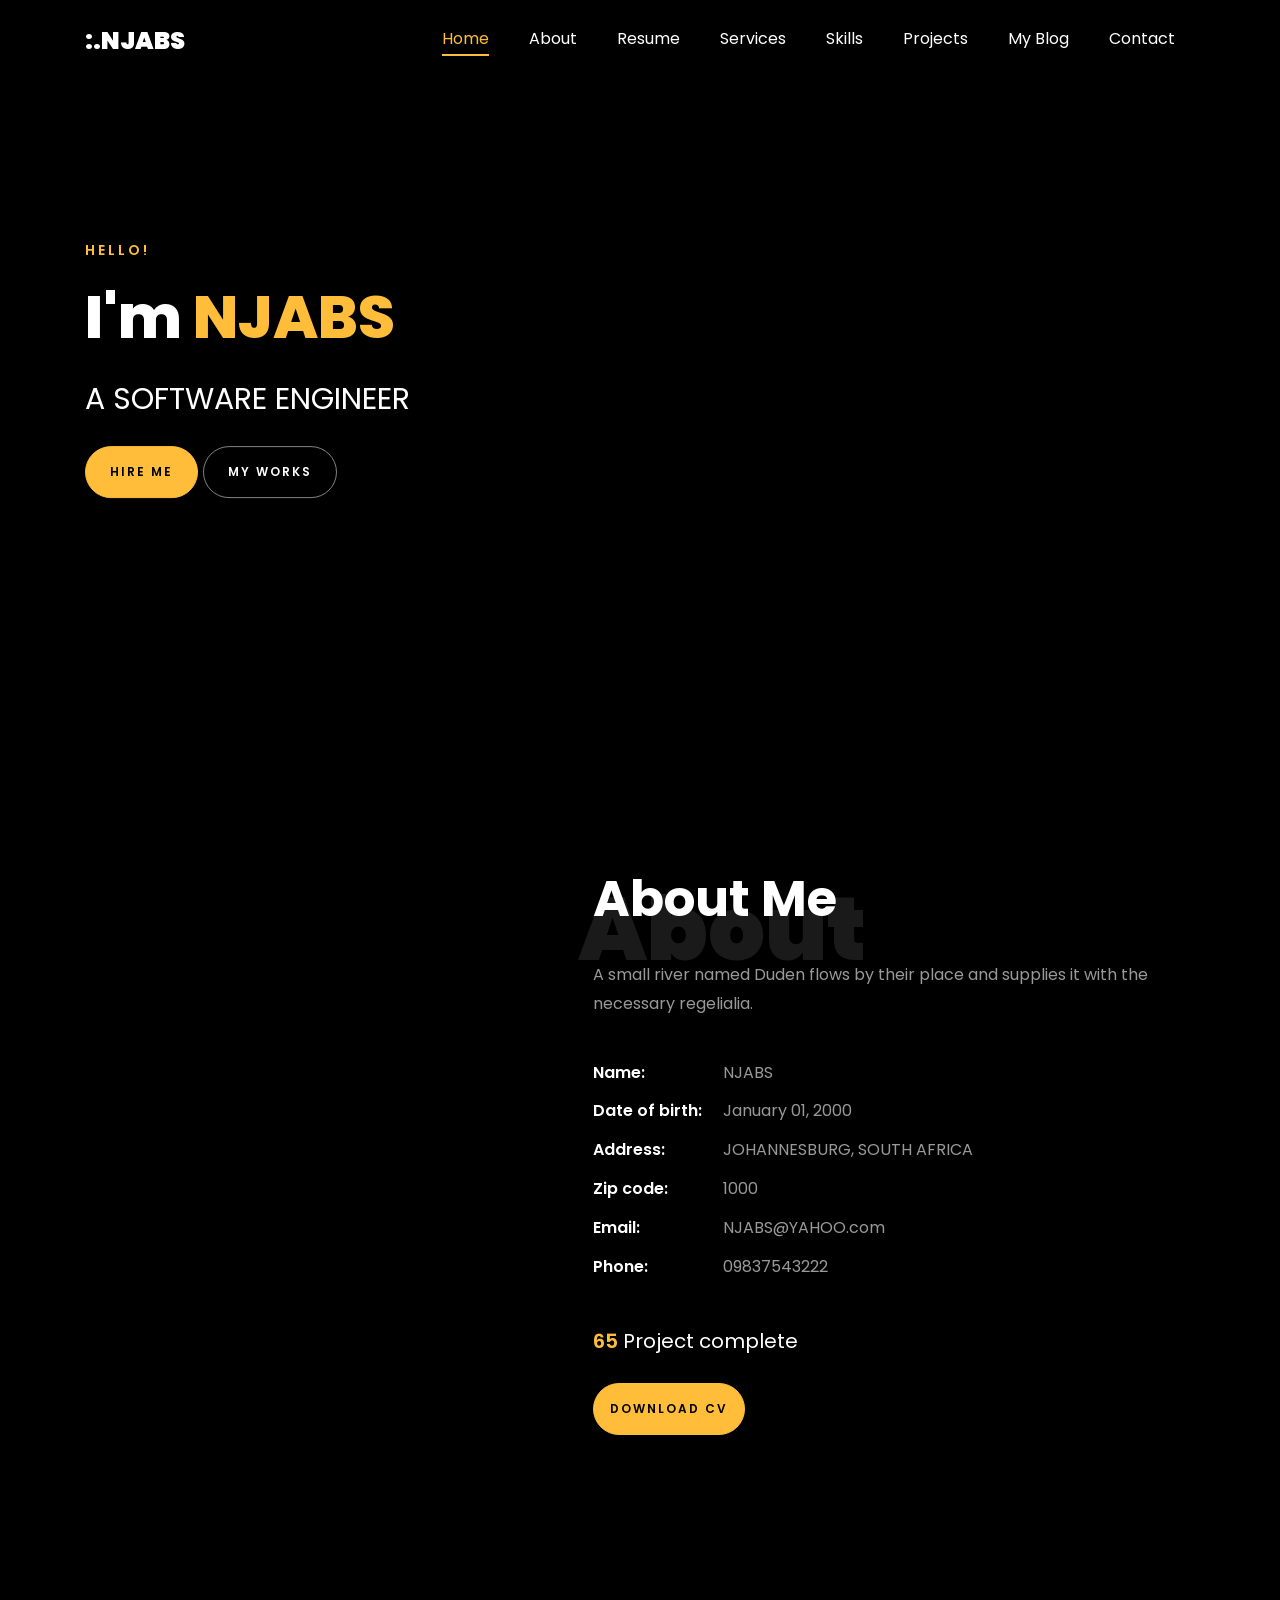
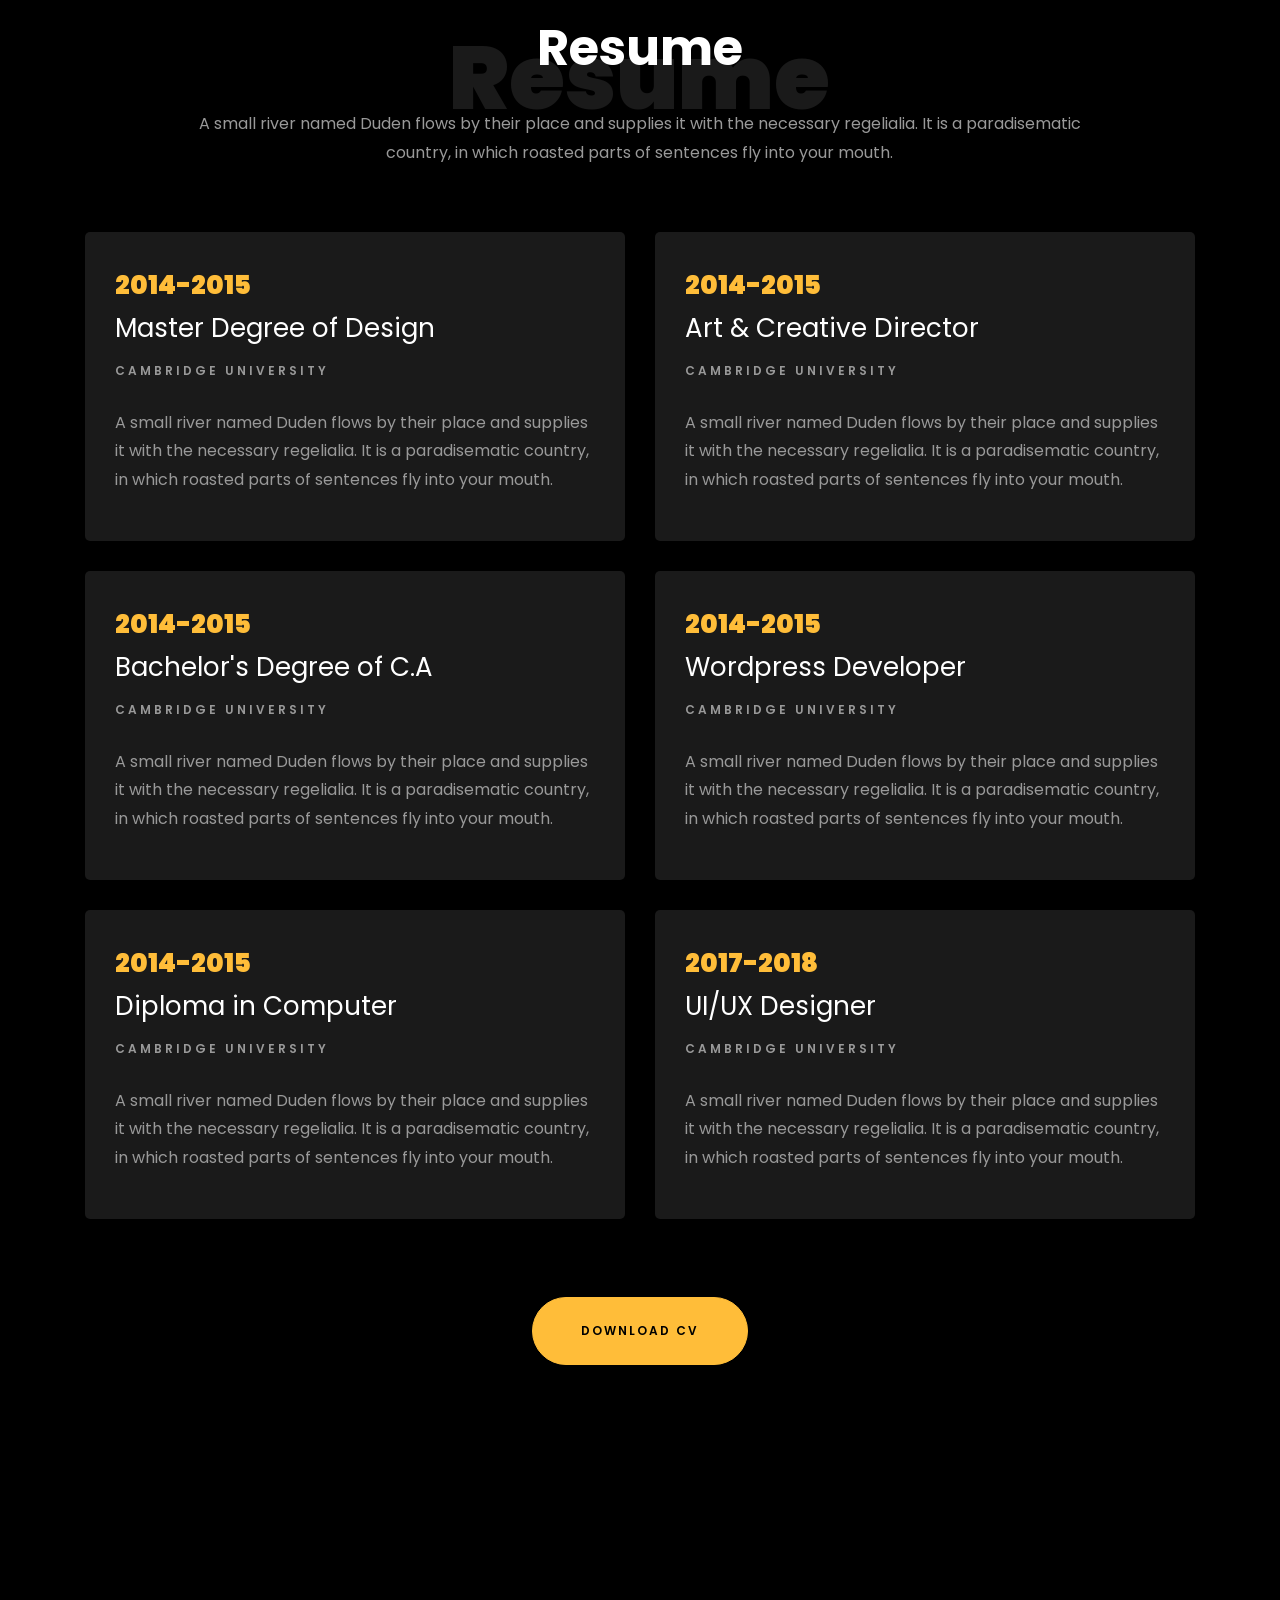
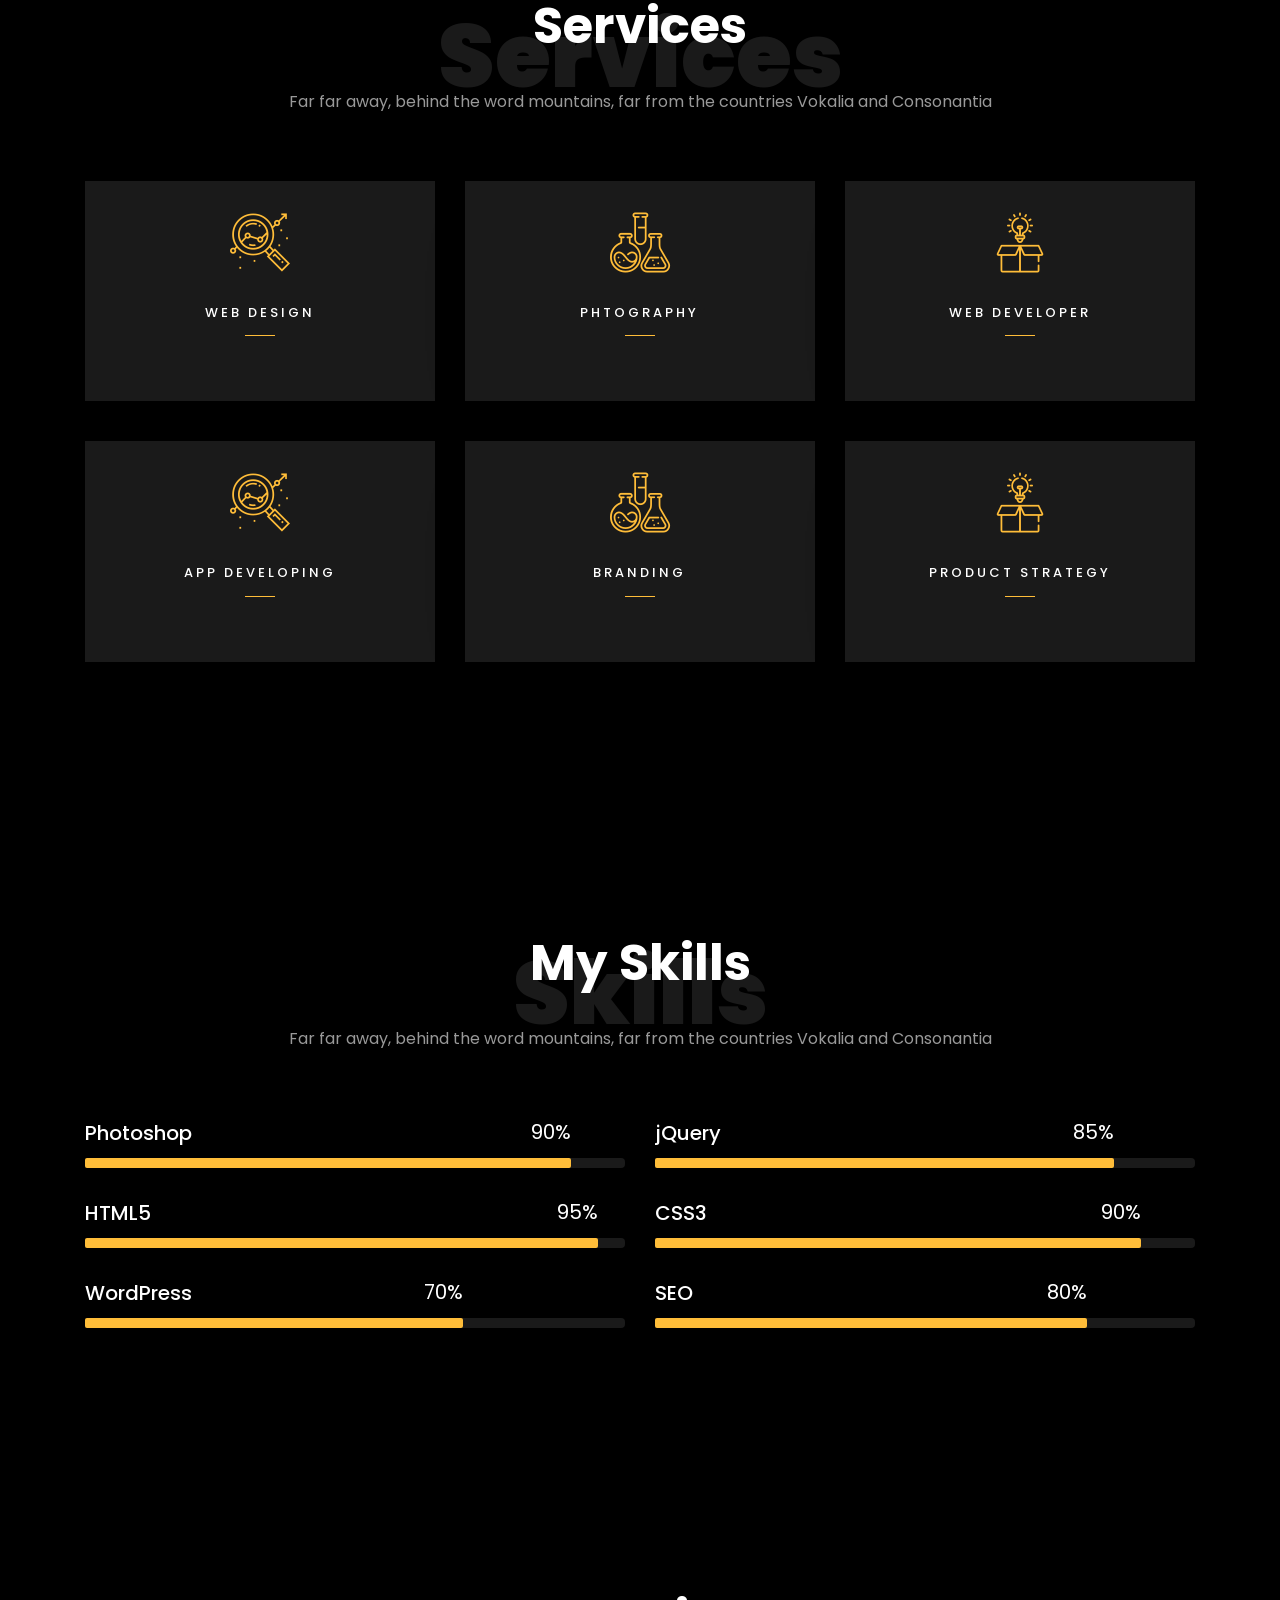
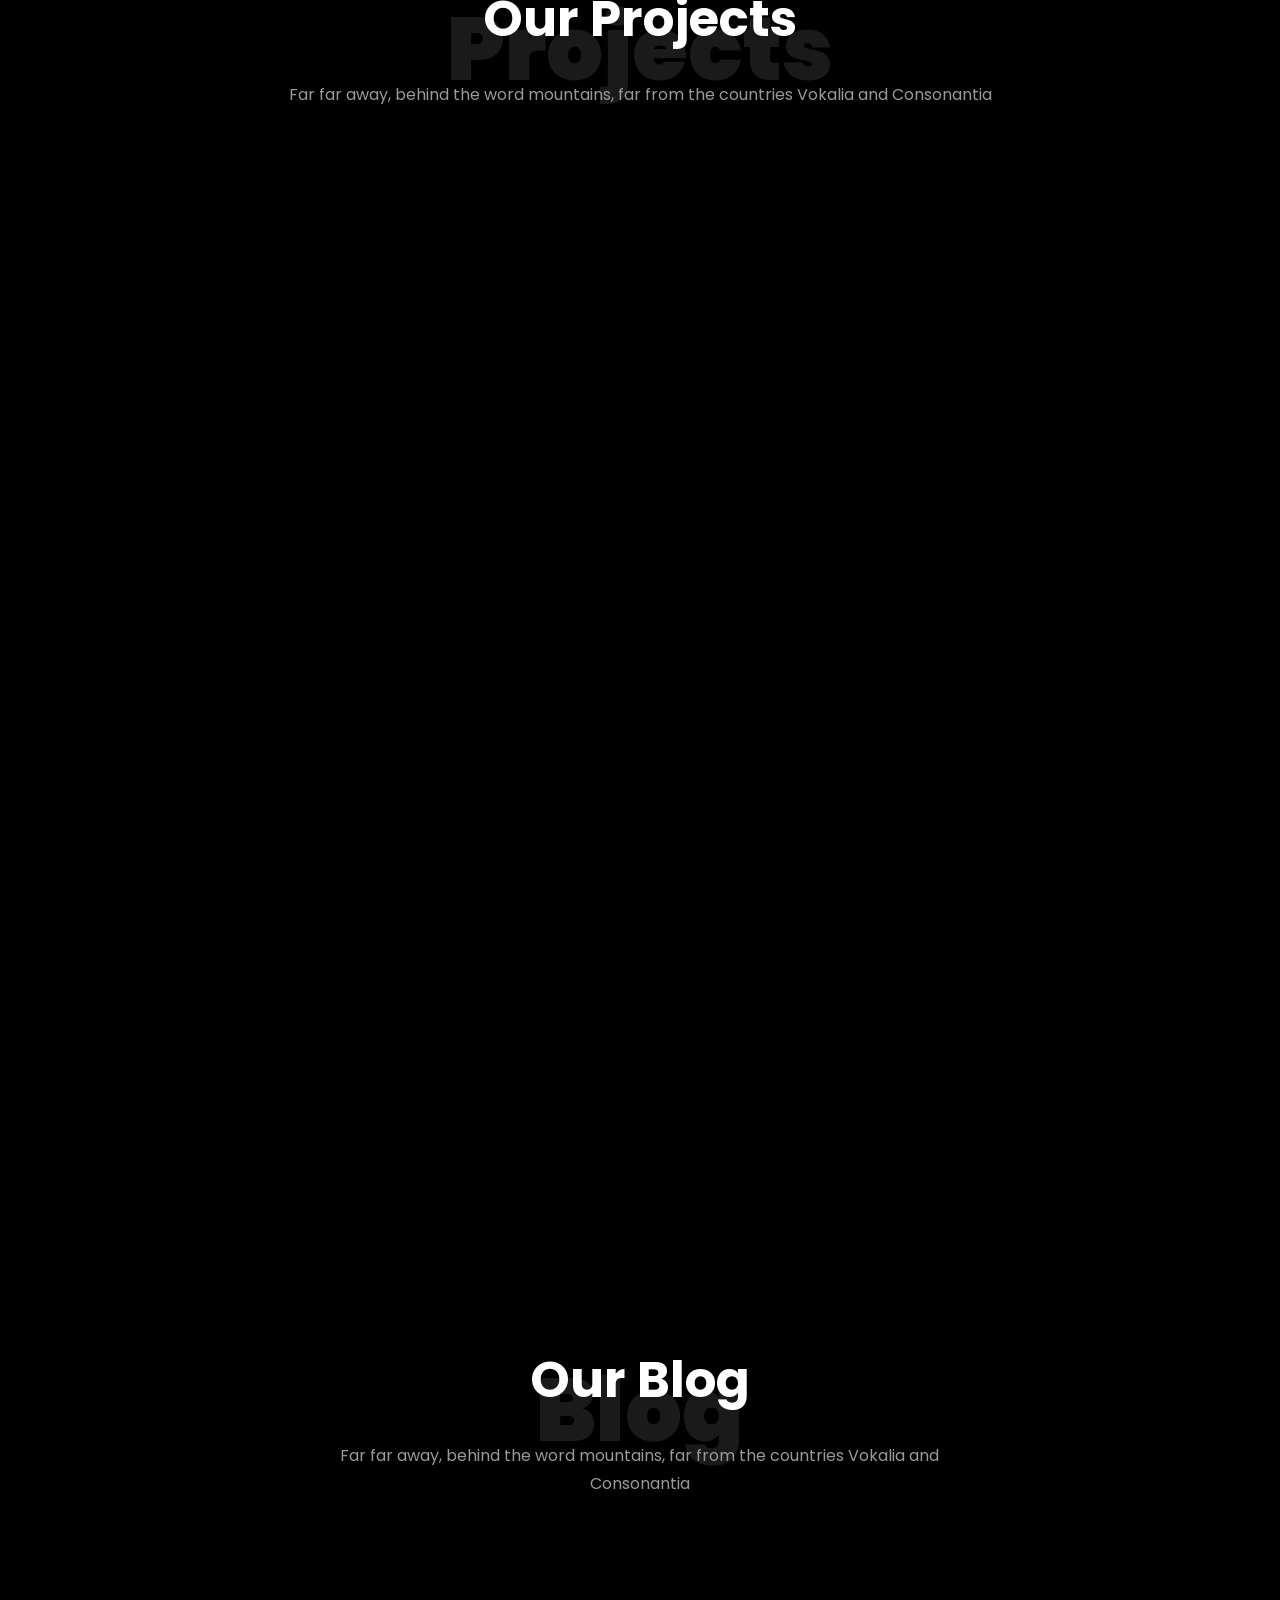
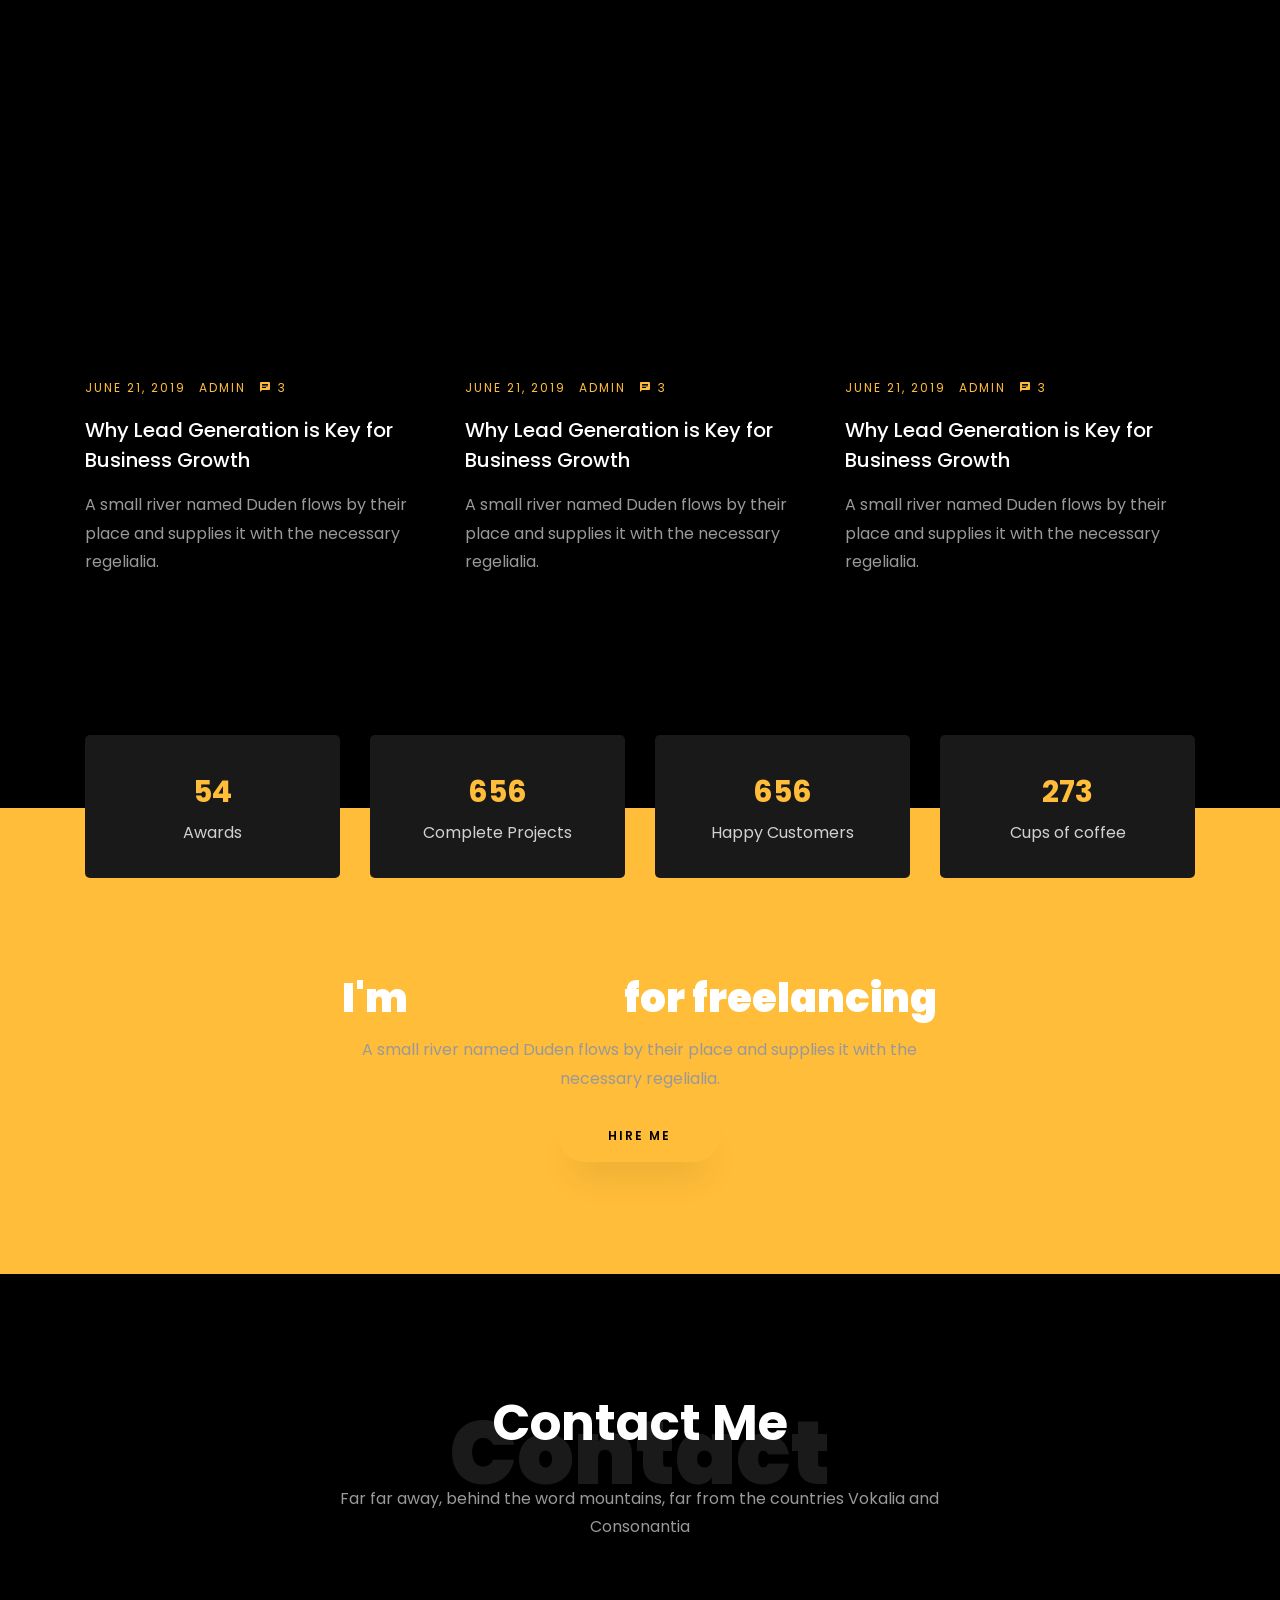
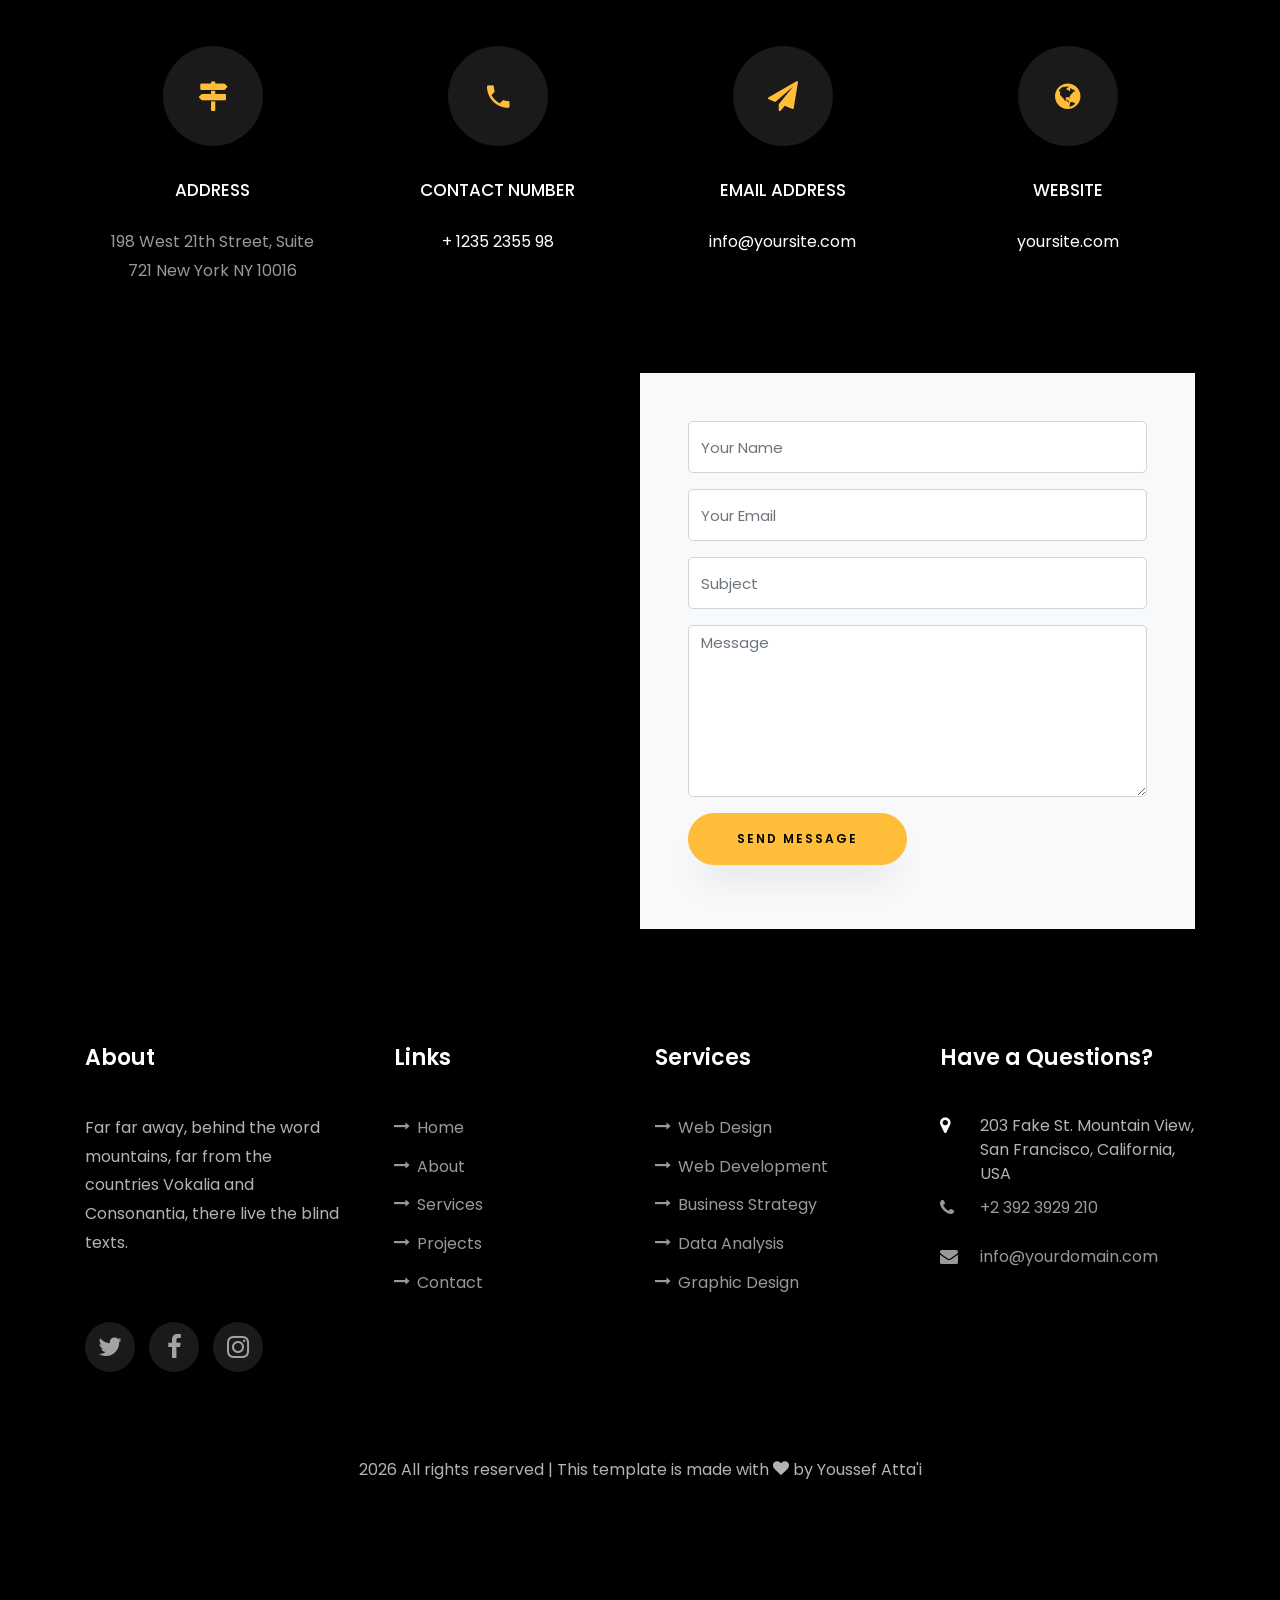
==== commit abeac0d9: "Fix HTML closing tag for Youssef Atta'i link" ====
--- a/index.html
+++ b/index.html
@@ -984,8 +984,8 @@
               All rights reserved | This template is made with
               <i class="icon-heart color-danger" aria-hidden="true"></i> by
               <a href="https://github.com/youssef-attai" target="_blank"
-                >Youssef Atta'i</a
-              >
+                >Youssef Atta'i</a>
+              
             </p>
           </div>
         </div>
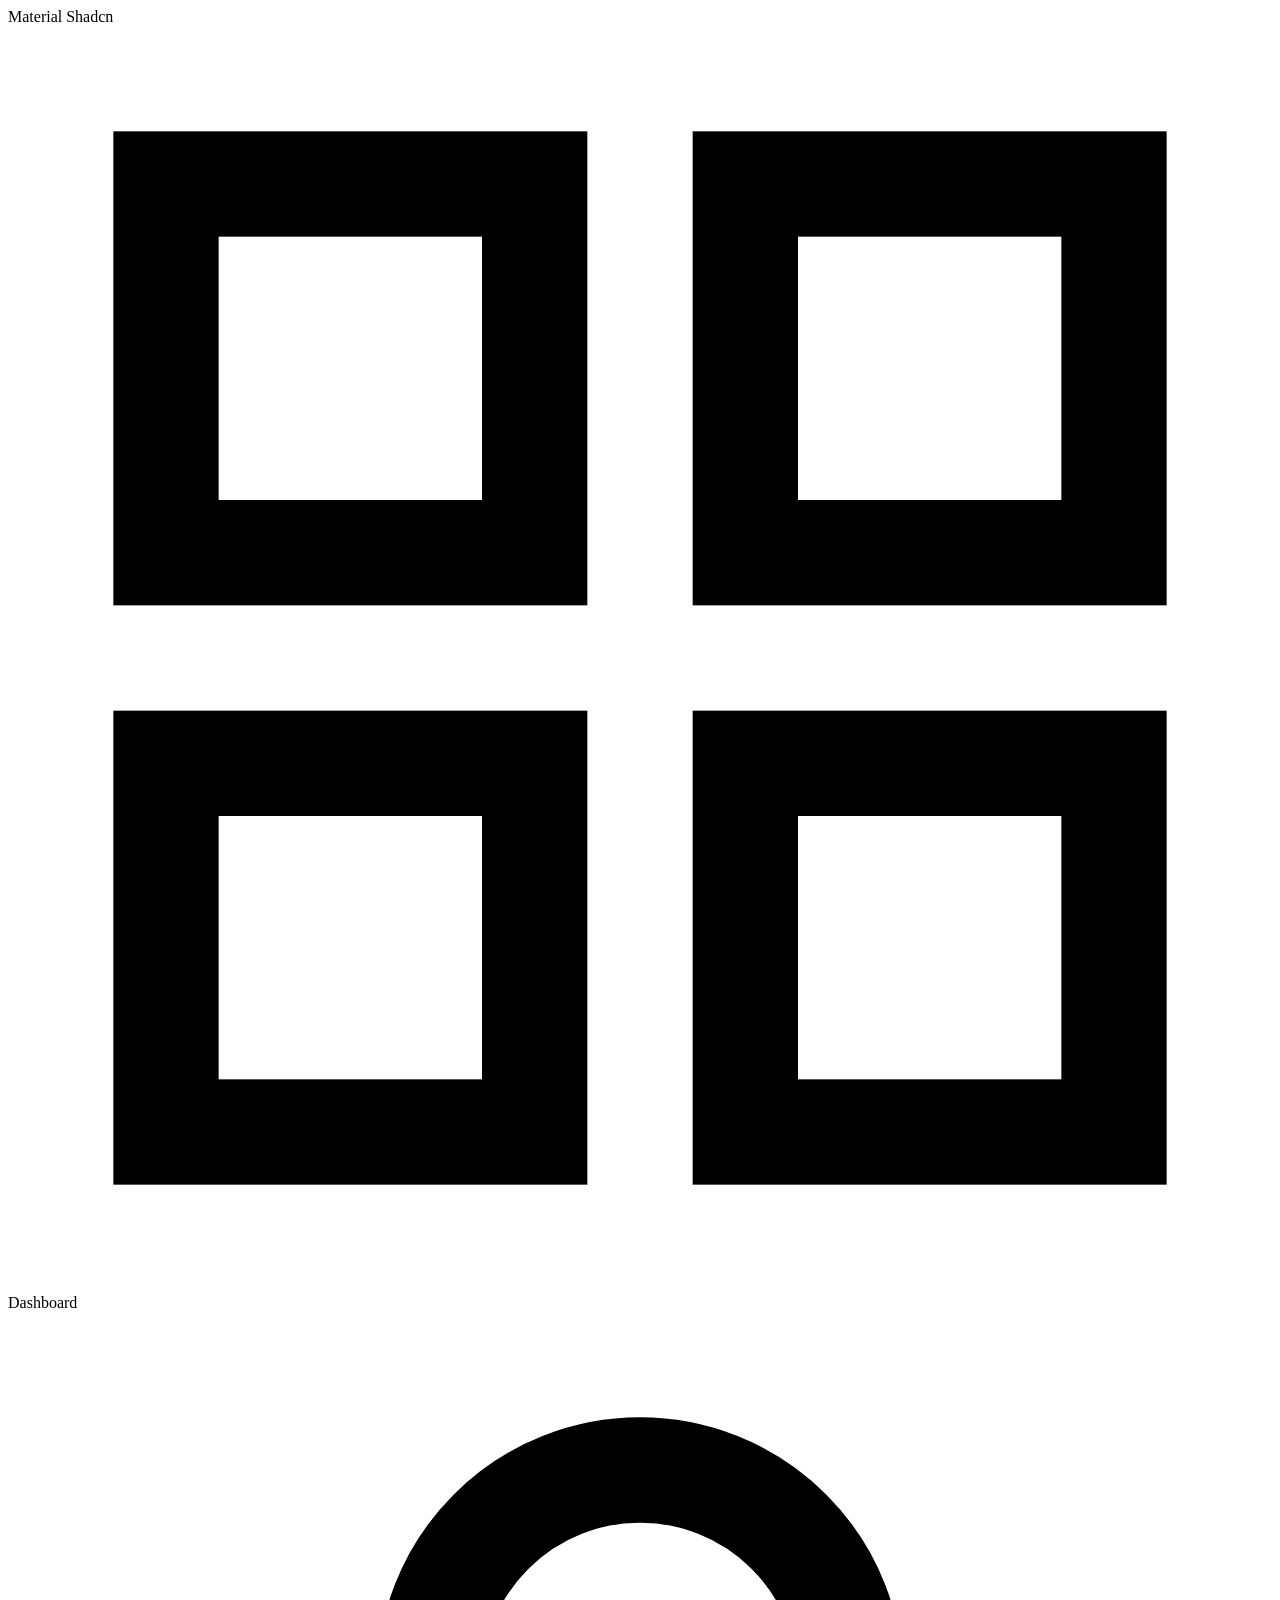
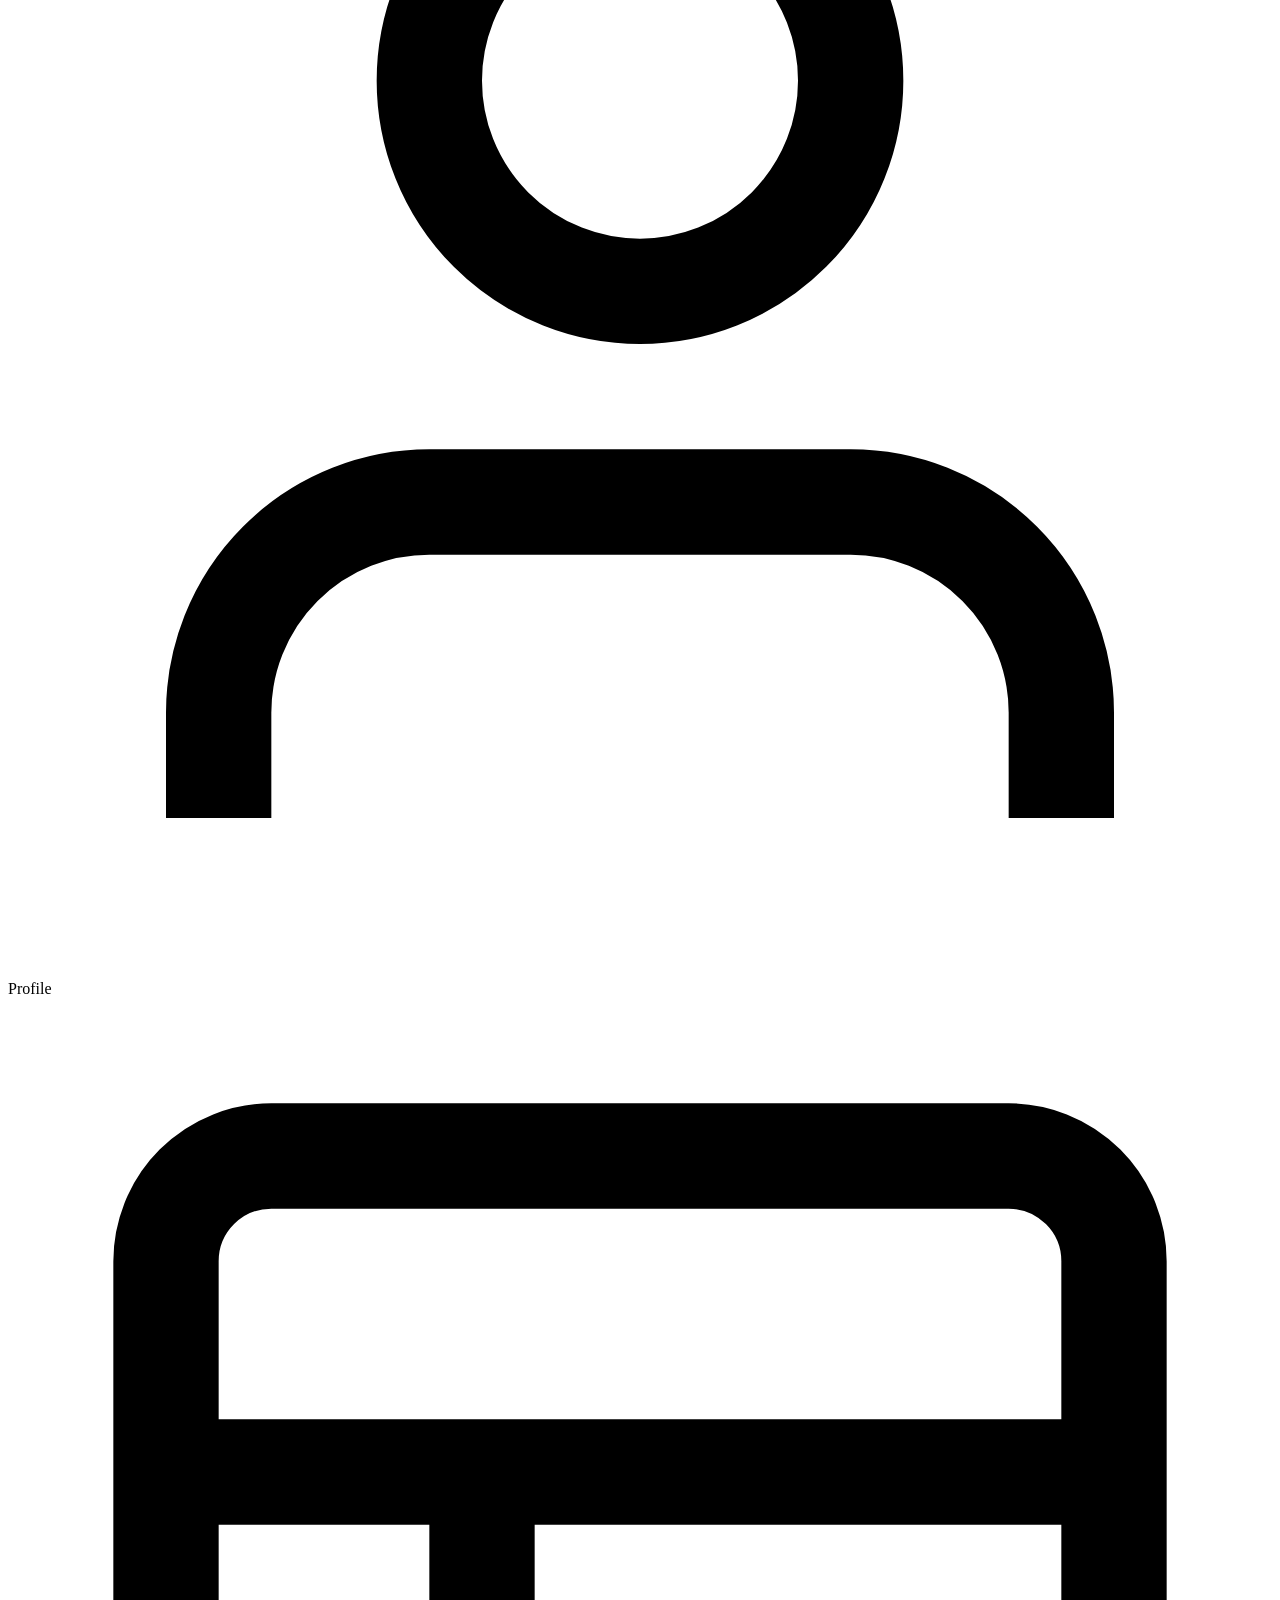
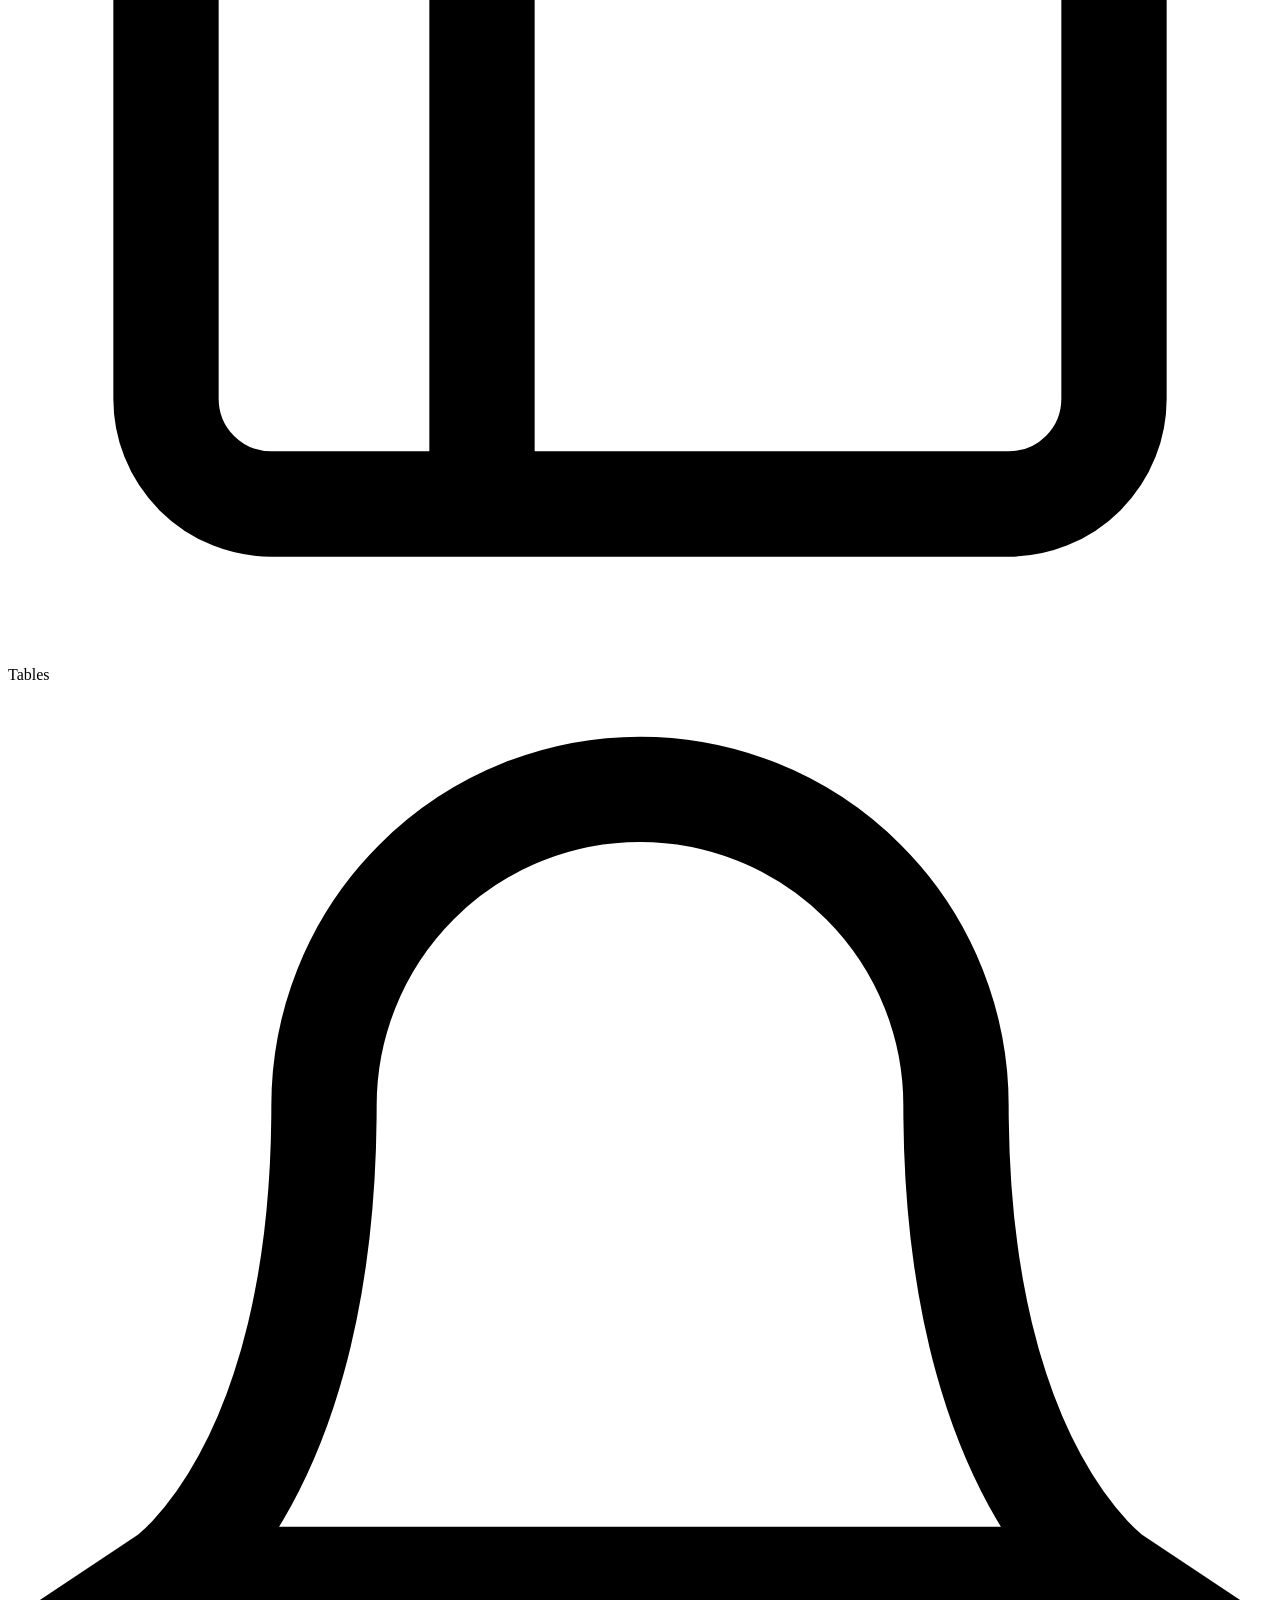
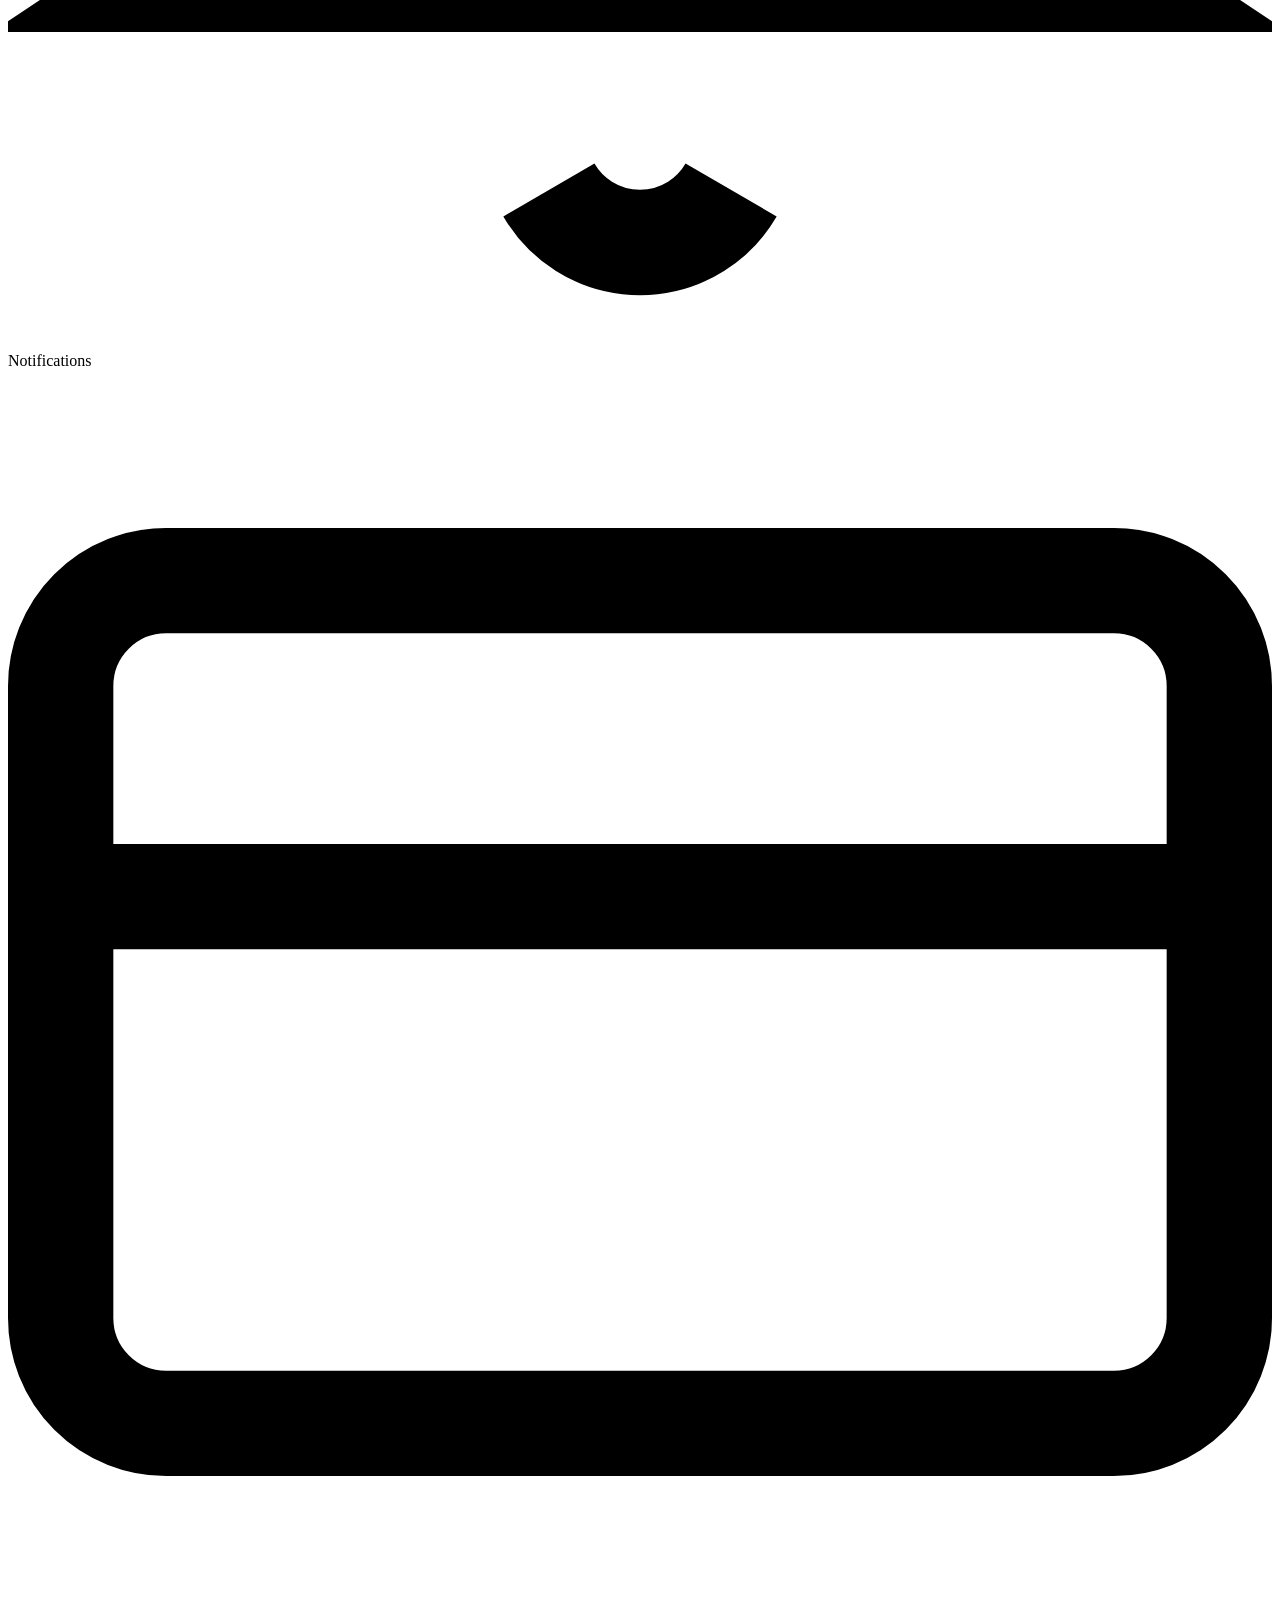
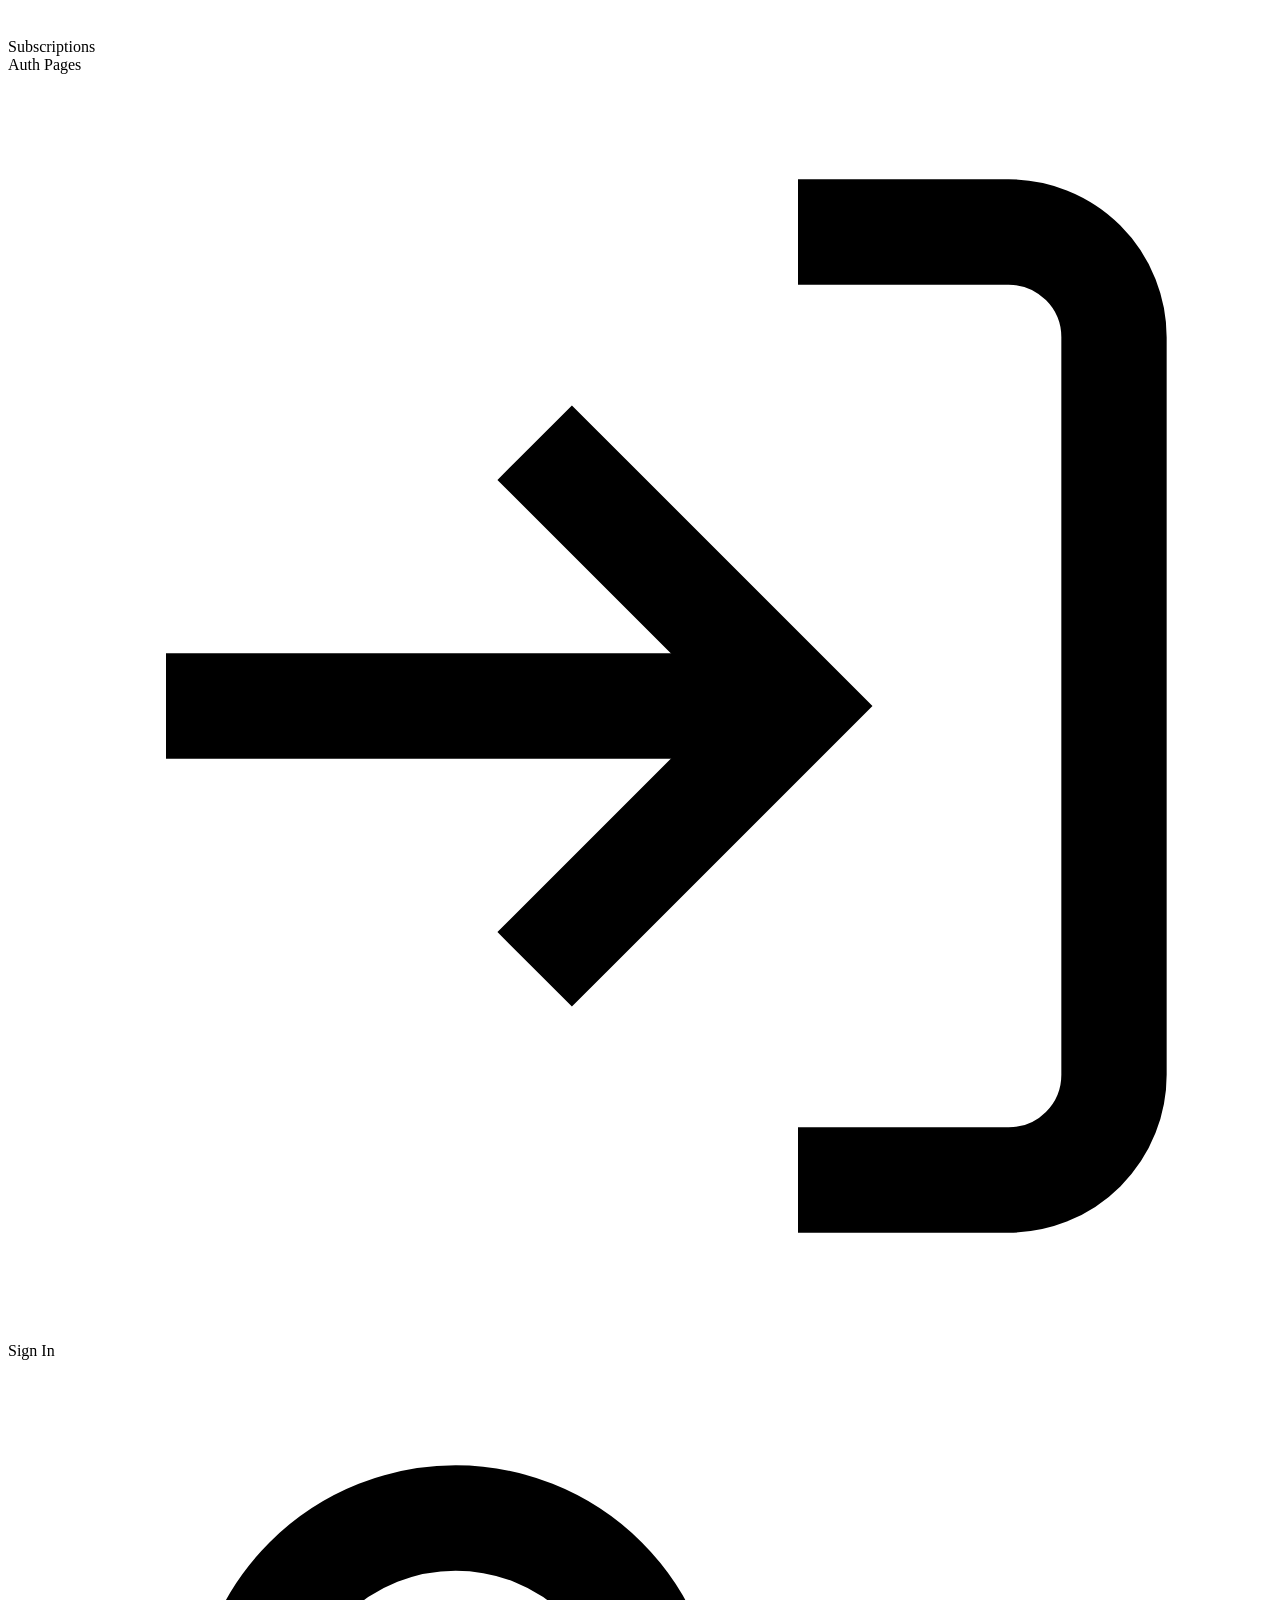
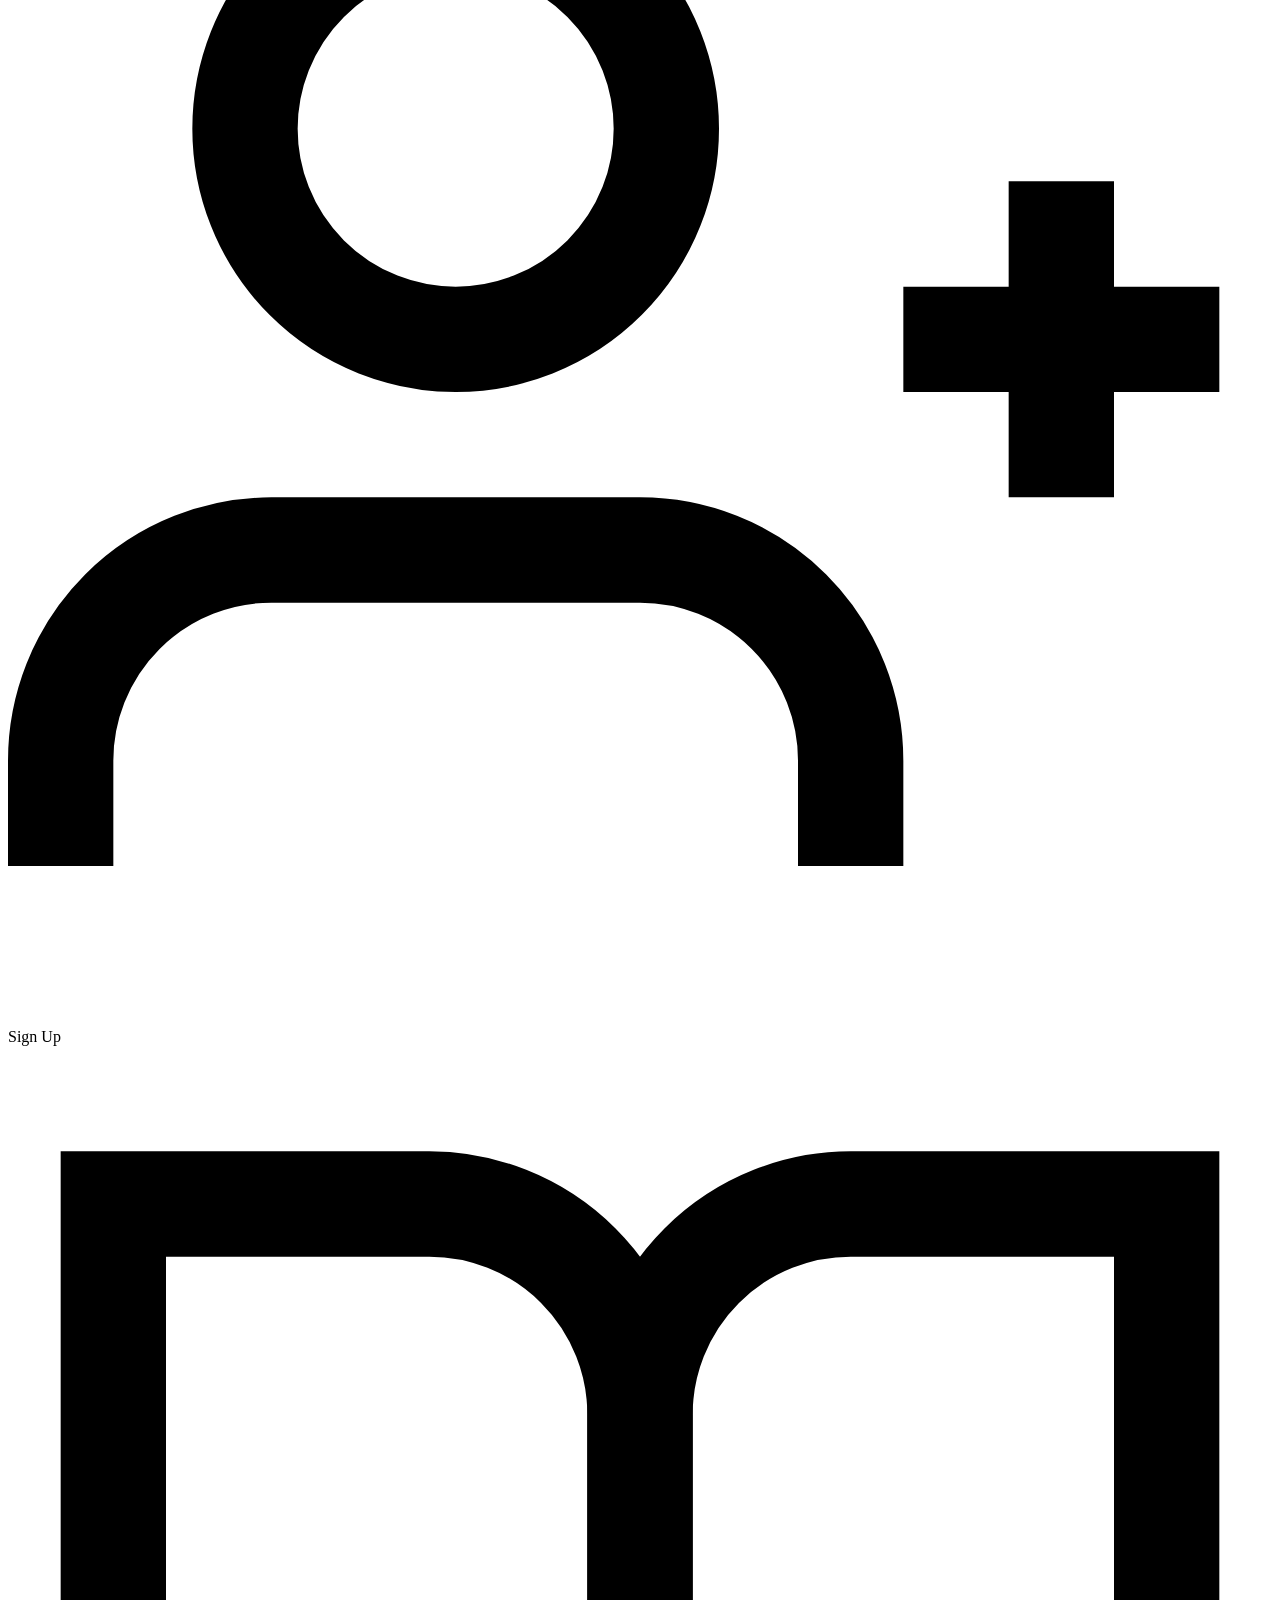
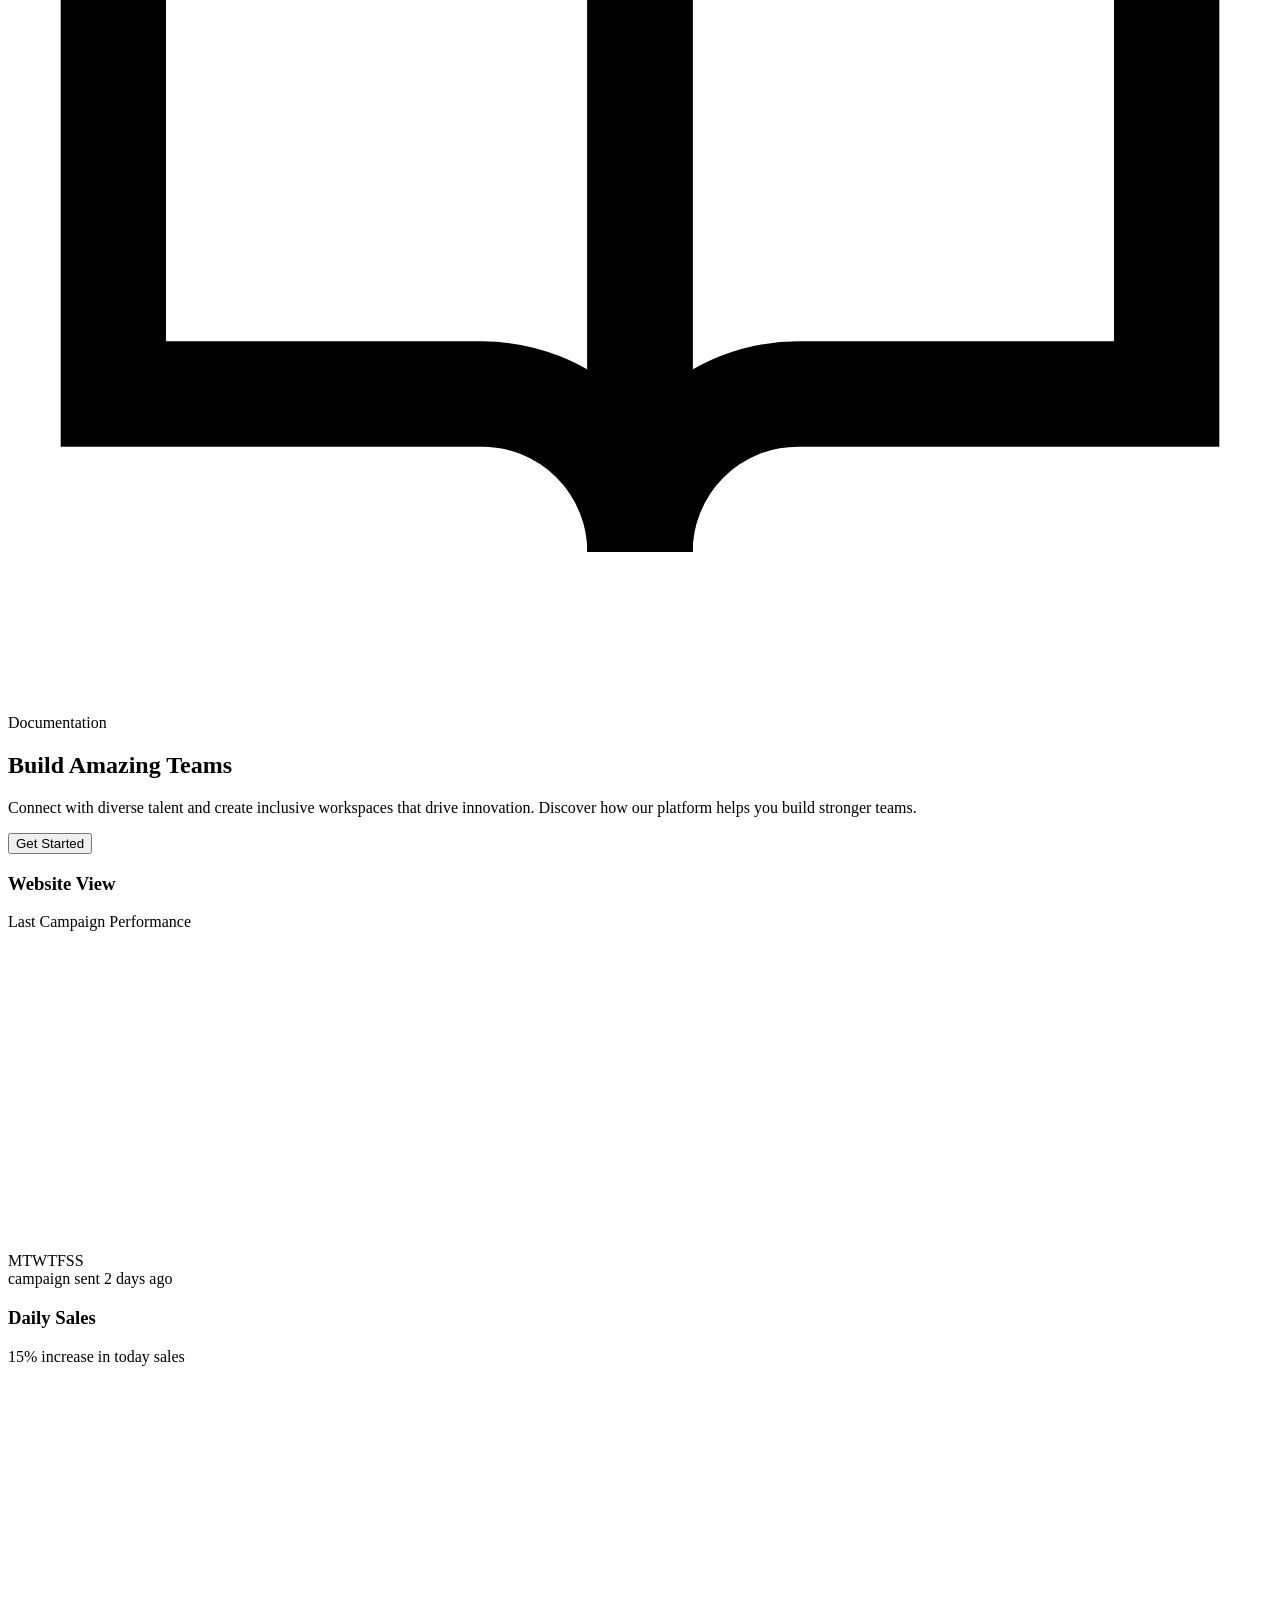
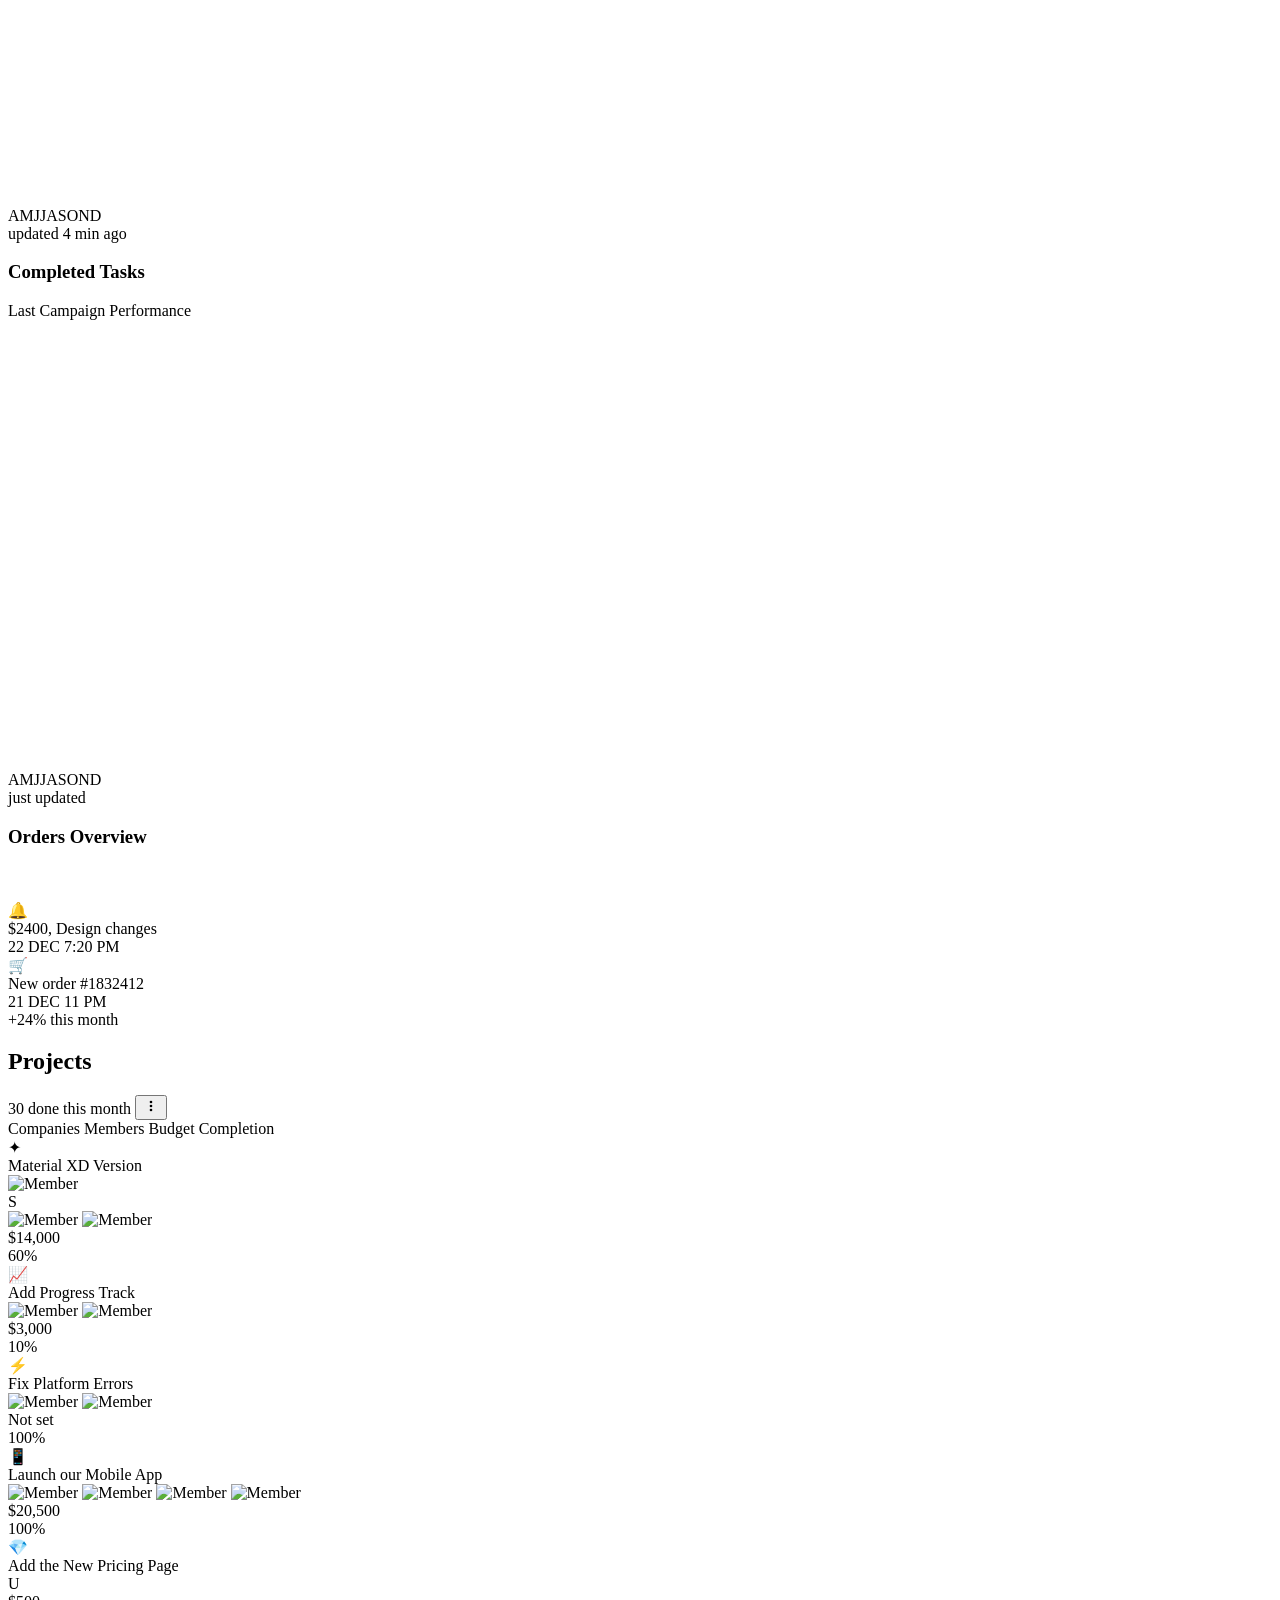
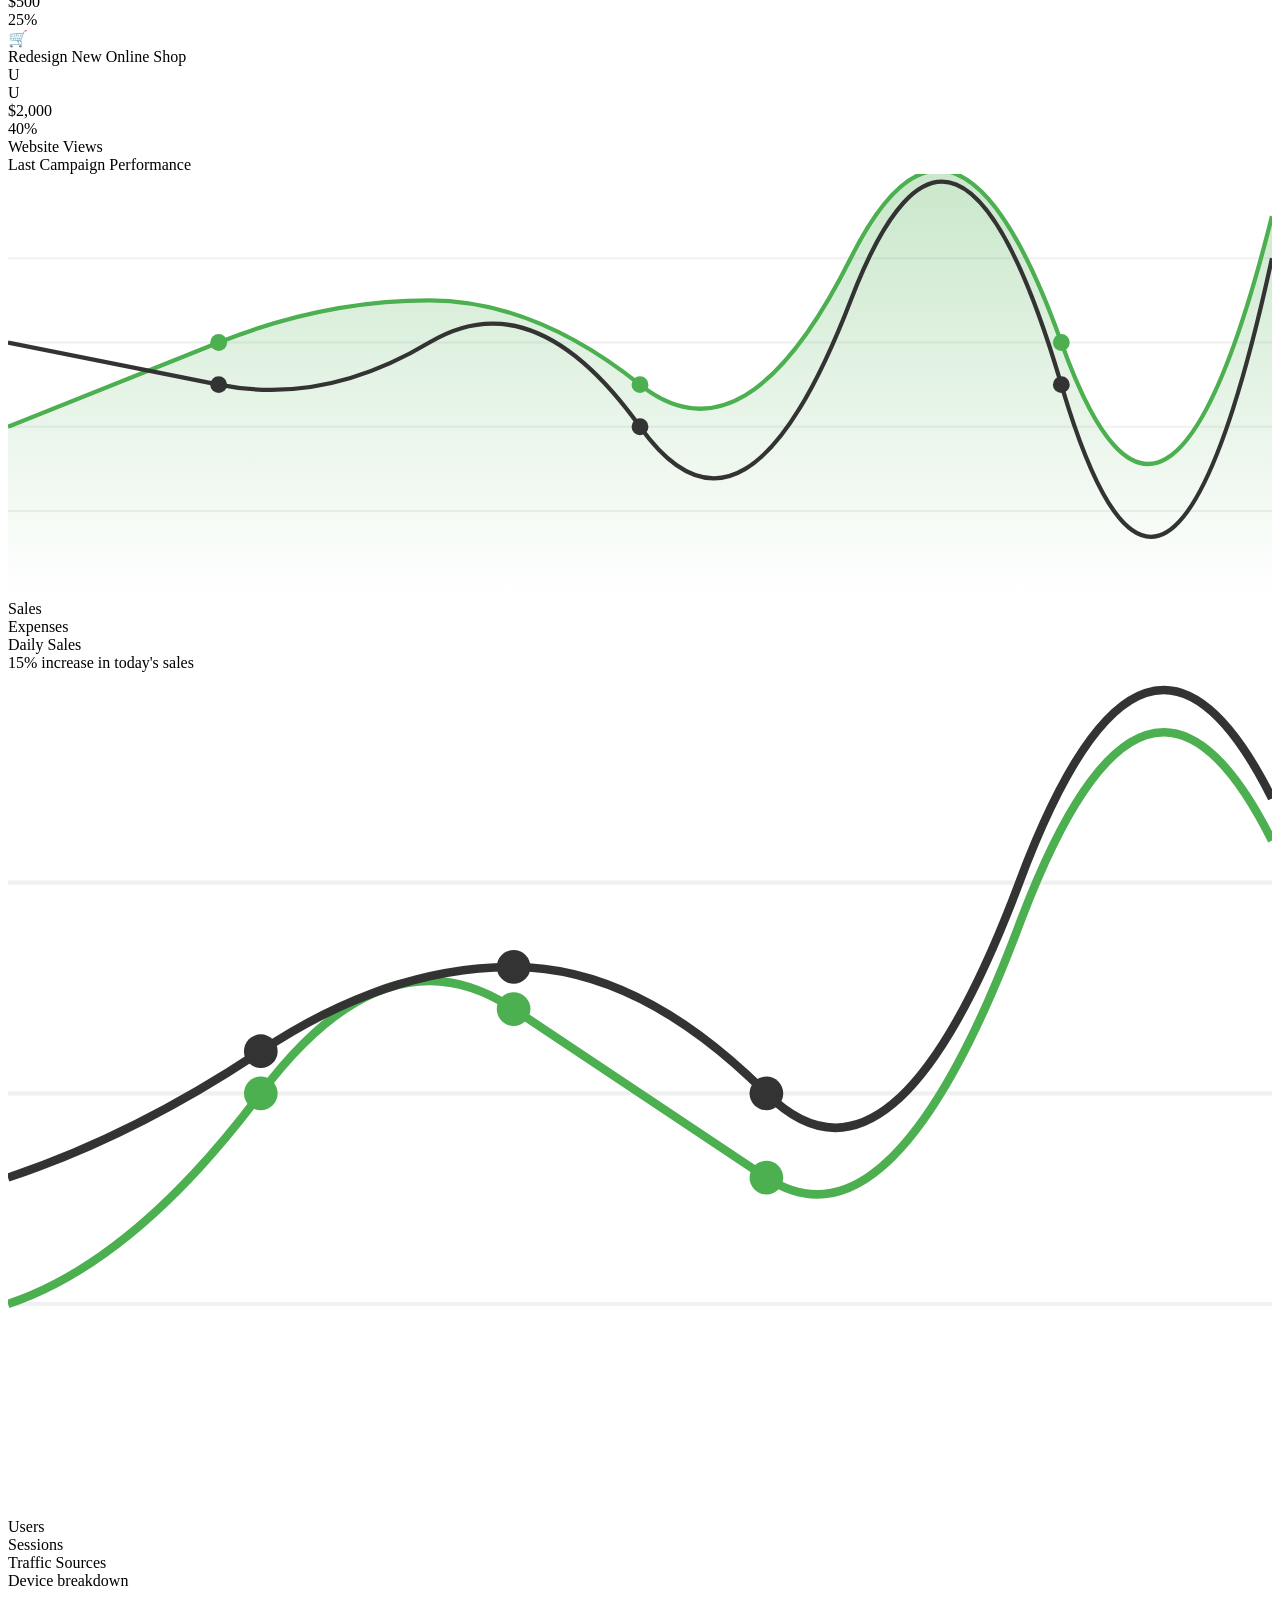
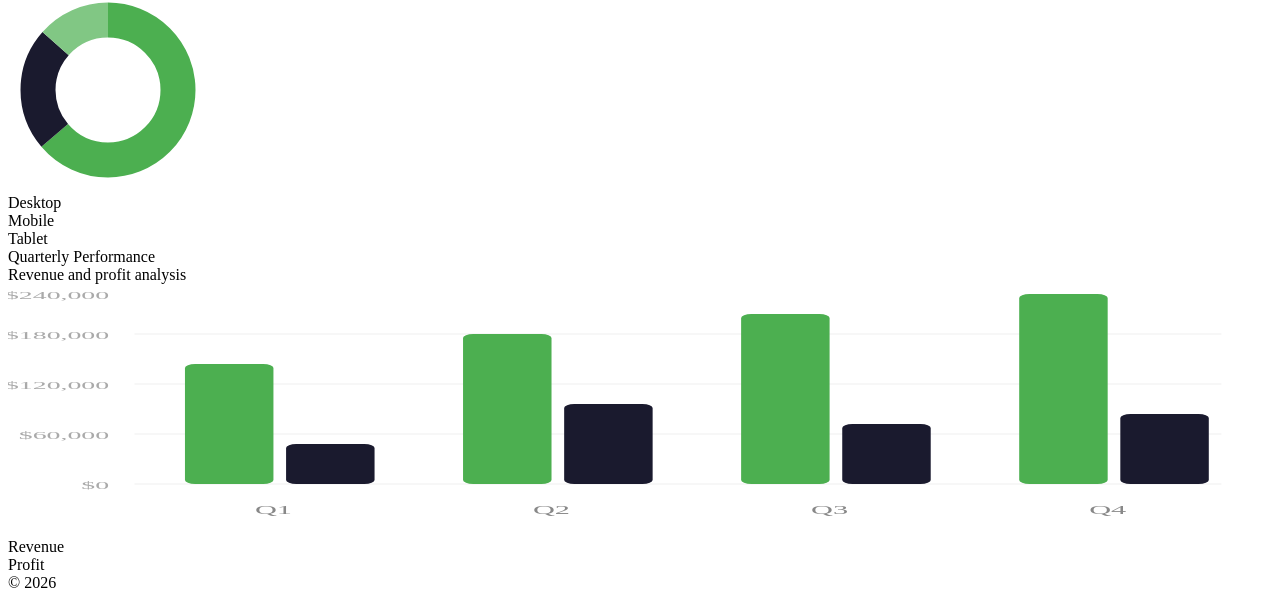
==== commit 9af624db: "index" ====
--- a/index.html
+++ b/index.html
@@ -1,1035 +1,526 @@
-<!doctype html>
+<!DOCTYPE html>
 <html lang="en">
-  <head>
-    <title>Njabs</title>
-    <meta charset="utf-8" />
-    <meta
-      name="viewport"
-      content="width=device-width, initial-scale=1, shrink-to-fit=no"
-    />
-
-    <link
-      href="https://fonts.googleapis.com/css?family=Poppins:100,200,300,400,500,600,700,800,900"
-      rel="stylesheet"
-    />
-
-    <link rel="stylesheet" href="css/open-iconic-bootstrap.min.css" />
-    <link rel="stylesheet" href="css/animate.css" />
-
-    <link rel="stylesheet" href="css/owl.carousel.min.css" />
-    <link rel="stylesheet" href="css/owl.theme.default.min.css" />
-    <link rel="stylesheet" href="css/magnific-popup.css" />
-
-    <link rel="stylesheet" href="css/aos.css" />
-
-    <link rel="stylesheet" href="css/ionicons.min.css" />
-
-    <link rel="stylesheet" href="css/flaticon.css" />
-    <link rel="stylesheet" href="css/icomoon.css" />
-    <link rel="stylesheet" href="css/style.css" />
-  </head>
-  <body data-spy="scroll" data-target=".site-navbar-target" data-offset="300">
-    <nav
-      class="navbar navbar-expand-lg navbar-dark ftco_navbar ftco-navbar-light site-navbar-target"
-      id="ftco-navbar"
-    >
-      <div class="container">
-        <a class="navbar-brand" href="index.html">:.Njabs</a>
-        <button
-          class="navbar-toggler js-fh5co-nav-toggle fh5co-nav-toggle"
-          type="button"
-          data-toggle="collapse"
-          data-target="#ftco-nav"
-          aria-controls="ftco-nav"
-          aria-expanded="false"
-          aria-label="Toggle navigation"
-        >
-          <span class="oi oi-menu"></span> Menu
-        </button>
-
-        <div class="collapse navbar-collapse" id="ftco-nav">
-          <ul class="navbar-nav nav ml-auto">
-            <li class="nav-item">
-              <a href="#home-section" class="nav-link"><span>Home</span></a>
-            </li>
-            <li class="nav-item">
-              <a href="#about-section" class="nav-link"><span>About</span></a>
-            </li>
-            <li class="nav-item">
-              <a href="#resume-section" class="nav-link"><span>Resume</span></a>
-            </li>
-            <li class="nav-item">
-              <a href="#services-section" class="nav-link"
-                ><span>Services</span></a
-              >
-            </li>
-            <li class="nav-item">
-              <a href="#skills-section" class="nav-link"><span>Skills</span></a>
-            </li>
-            <li class="nav-item">
-              <a href="#projects-section" class="nav-link"
-                ><span>Projects</span></a
-              >
-            </li>
-            <li class="nav-item">
-              <a href="#blog-section" class="nav-link"><span>My Blog</span></a>
-            </li>
-            <li class="nav-item">
-              <a href="#contact-section" class="nav-link"
-                ><span>Contact</span></a
-              >
-            </li>
-          </ul>
+<head>
+    <meta charset="UTF-8">
+    <meta name="viewport" content="width=device-width, initial-scale=1.0">
+    <title>Material Dashboard</title>
+    <link rel="stylesheet" href="css2.css">
+   
+</head>
+<body>
+<div class="container">
+<div class="dashboard">
+    <!-- Sidebar -->
+    <aside class="sidebar">
+        <div class="sidebar-title">Material Shadcn</div>
+
+        <nav class="nav-se-0ction">
+            <div class="nav-item active">
+                <svg viewBox="0 0 24 24" fill="none" stroke="currentColor" stroke-width="2">
+                    <rect x="3" y="3" width="7" height="7"></rect>
+                    <rect x="14" y="3" width="7" height="7"></rect>
+                    <rect x="3" y="14" width="7" height="7"></rect>
+                    <rect x="14" y="14" width="7" height="7"></rect>
+                </svg>
+                Dashboard
+            </div>
+            <div class="nav-item">
+                <svg viewBox="0 0 24 24" fill="none" stroke="currentColor" stroke-width="2">
+                    <path d="M20 21v-2a4 4 0 0 0-4-4H8a4 4 0 0 0-4 4v2"></path>
+                    <circle cx="12" cy="7" r="4"></circle>
+                </svg>
+                Profile
+            </div>
+            <div class="nav-item">
+                <svg viewBox="0 0 24 24" fill="none" stroke="currentColor" stroke-width="2">
+                    <rect x="3" y="3" width="18" height="18" rx="2"></rect>
+                    <line x1="3" y1="9" x2="21" y2="9"></line>
+                    <line x1="9" y1="21" x2="9" y2="9"></line>
+                </svg>
+                Tables
+            </div>
+            <div class="nav-item">
+                <svg viewBox="0 0 24 24" fill="none" stroke="currentColor" stroke-width="2">
+                    <path d="M18 8A6 6 0 0 0 6 8c0 7-3 9-3 9h18s-3-2-3-9"></path>
+                    <path d="M13.73 21a2 2 0 0 1-3.46 0"></path>
+                </svg>
+                Notifications
+            </div>
+            <div class="nav-item">
+                <svg viewBox="0 0 24 24" fill="none" stroke="currentColor" stroke-width="2">
+                    <rect x="1" y="4" width="22" height="16" rx="2" ry="2"></rect>
+                    <line x1="1" y1="10" x2="23" y2="10"></line>
+                </svg>
+                Subscriptions
+            </div>
+        </nav>
+
+        <div class="nav-section-title">Auth Pages</div>
+        <nav class="nav-section">
+            <div class="nav-item">
+                <svg viewBox="0 0 24 24" fill="none" stroke="currentColor" stroke-width="2">
+                    <path d="M15 3h4a2 2 0 0 1 2 2v14a2 2 0 0 1-2 2h-4"></path>
+                    <polyline points="10 17 15 12 10 7"></polyline>
+                    <line x1="15" y1="12" x2="3" y2="12"></line>
+                </svg>
+                Sign In
+            </div>
+            <div class="nav-item">
+                <svg viewBox="0 0 24 24" fill="none" stroke="currentColor" stroke-width="2">
+                    <path d="M16 21v-2a4 4 0 0 0-4-4H5a4 4 0 0 0-4 4v2"></path>
+                    <circle cx="8.5" cy="7" r="4"></circle>
+                    <line x1="20" y1="8" x2="20" y2="14"></line>
+                    <line x1="23" y1="11" x2="17" y2="11"></line>
+                </svg>
+                Sign Up
+            </div>
+            <div class="nav-item">
+                <svg viewBox="0 0 24 24" fill="none" stroke="currentColor" stroke-width="2">
+                    <path d="M2 3h6a4 4 0 0 1 4 4v14a3 3 0 0 0-3-3H2z"></path>
+                    <path d="M22 3h-6a4 4 0 0 0-4 4v14a3 3 0 0 1 3-3h7z"></path>
+                </svg>
+                Documentation
+            </div>
+        </nav>
+    </aside>
+
+    <!-- Main Content -->
+    <main class="main-content">
+        <div class="main-container">
+
+            <!-- Hero Banner -->
+            <section class="card header-card">
+                <h2>Build Amazing Teams</h2>
+                <p>Connect with diverse talent and create inclusive workspaces that drive innovation. Discover how our platform helps you build stronger teams.</p>
+                <button class="main-btn">Get Started</button>
+            </section>
+
+            <!-- Stats Grid -->
+           
+
+            <!-- Mini Charts Grid -->
+            <section class="mini-charts-grid">
+                <div class="mini-chart-card">
+                    <h3>Website View</h3>
+                    <p class="subtitle">Last Campaign Performance</p>
+                    <div class="mini-chart-bars">
+                        <div class="mini-bar" style="height: 30px;"></div>
+                        <div class="mini-bar" style="height: 50px;"></div>
+                        <div class="mini-bar" style="height: 40px;"></div>
+                        <div class="mini-bar highlight" style="height: 70px;"></div>
+                        <div class="mini-bar" style="height: 25px;"></div>
+                        <div class="mini-bar" style="height: 35px;"></div>
+                        <div class="mini-bar" style="height: 55px;"></div>
+                    </div>
+                    <div class="mini-chart-labels">
+                        <span>M</span><span>T</span><span>W</span><span>T</span><span>F</span><span>S</span><span>S</span>
+                    </div>
+                    <div class="mini-chart-status">
+                        <span class="dot"></span>
+                        campaign sent 2 days ago
+                    </div>
+                </div>
+
+                <div class="mini-chart-card">
+                    <h3>Daily Sales</h3>
+                    <p class="subtitle">15% increase in today sales</p>
+                    <div class="mini-chart-bars">
+                        <div class="mini-bar" style="height: 35px;"></div>
+                        <div class="mini-bar" style="height: 45px;"></div>
+                        <div class="mini-bar" style="height: 55px;"></div>
+                        <div class="mini-bar" style="height: 30px;"></div>
+                        <div class="mini-bar highlight" style="height: 75px;"></div>
+                        <div class="mini-bar" style="height: 40px;"></div>
+                        <div class="mini-bar" style="height: 50px;"></div>
+                        <div class="mini-bar" style="height: 35px;"></div>
+                        <div class="mini-bar" style="height: 60px;"></div>
+                    </div>
+                    <div class="mini-chart-labels">
+                        <span>A</span><span>M</span><span>J</span><span>J</span><span>A</span><span>S</span><span>O</span><span>N</span><span>D</span>
+                    </div>
+                    <div class="mini-chart-status">
+                        <span class="dot"></span>
+                        updated 4 min ago
+                    </div>
+                </div>
+
+                <div class="mini-chart-card">
+                    <h3>Completed Tasks</h3>
+                    <p class="subtitle">Last Campaign Performance</p>
+                    <div class="mini-chart-bars">
+                        <div class="mini-bar" style="height: 40px;"></div>
+                        <div class="mini-bar" style="height: 55px;"></div>
+                        <div class="mini-bar" style="height: 45px;"></div>
+                        <div class="mini-bar" style="height: 35px;"></div>
+                        <div class="mini-bar" style="height: 50px;"></div>
+                        <div class="mini-bar highlight" style="height: 70px;"></div>
+                        <div class="mini-bar" style="height: 45px;"></div>
+                        <div class="mini-bar" style="height: 55px;"></div>
+                        <div class="mini-bar" style="height: 40px;"></div>
+                    </div>
+                    <div class="mini-chart-labels">
+                        <span>A</span><span>M</span><span>J</span><span>J</span><span>A</span><span>S</span><span>O</span><span>N</span><span>D</span>
+                    </div>
+                    <div class="mini-chart-status">
+                        <span class="dot"></span>
+                        just updated
+                    </div>
+                </div>
+
+                <div class="mini-chart-card">
+                    <h3>Orders Overview</h3>
+                    <p class="subtitle"> </p>
+                    <div class="order-item">
+                        <div class="order-icon green">🔔</div>
+                        <div class="order-text">
+                            <div class="title">$2400, Design changes</div>
+                            <div class="time">22 DEC 7:20 PM</div>
+                        </div>
+                    </div>
+                    <div class="order-item">
+                        <div class="order-icon red">🛒</div>
+                        <div class="order-text">
+                            <div class="title">New order #1832412</div>
+                            <div class="time">21 DEC 11 PM</div>
+                        </div>
+                    </div>
+                    <div class="order-growth">+24% this month</div>
+                </div>
+            </section>
+
+            <section class="projects-card">
+                <div class="projects-header">
+                    <h2>Projects</h2>
+                    <span class="subtitle">30 done this month</span>
+                    <button class="menu-btn">
+                        <svg width="16" height="16" viewBox="0 0 24 24" fill="currentColor">
+                            <circle cx="12" cy="6" r="2"/>
+                            <circle cx="12" cy="12" r="2"/>
+                            <circle cx="12" cy="18" r="2"/>
+                        </svg>
+                    </button>
+                </div>
+    
+                <div class="table-header">
+                    <span>Companies</span>
+                    <span>Members</span>
+                    <span>Budget</span>
+                    <span>Completion</span>
+                </div>
+    
+                <div class="table-row">
+                    <div class="company-info">
+                        <div class="company-icon dark">✦</div>
+                        <span class="company-name">Material XD Version</span>
+                    </div>
+                    <div class="members-avatars">
+                        <img src="https://i.pravatar.cc/150?img=1" alt="Member">
+                        <div class="avatar-placeholder green">S</div>
+                        <img src="https://i.pravatar.cc/150?img=3" alt="Member">
+                        <img src="https://i.pravatar.cc/150?img=4" alt="Member">
+                    </div>
+                    <span class="budget">$14,000</span>
+                    <div class="completion">
+                        <span class="completion-percent">60%</span>
+                        <div class="progress">
+                            <div class="progress-bar" style="width: 60%"></div>
+                        </div>
+                    </div>
+                </div>
+    
+                <div class="table-row">
+                    <div class="company-info">
+                        <div class="company-icon blue">📈</div>
+                        <span class="company-name">Add Progress Track</span>
+                    </div>
+                    <div class="members-avatars">
+                        <img src="https://i.pravatar.cc/150?img=5" alt="Member">
+                        <img src="https://i.pravatar.cc/150?img=6" alt="Member">
+                    </div>
+                    <span class="budget">$3,000</span>
+                    <div class="completion">
+                        <span class="completion-percent">10%</span>
+                        <div class="progress">
+                            <div class="progress-bar" style="width: 10%"></div>
+                        </div>
+                    </div>
+                </div>
+    
+                <div class="table-row">
+                    <div class="company-info">
+                        <div class="company-icon red">⚡</div>
+                        <span class="company-name">Fix Platform Errors</span>
+                    </div>
+                    <div class="members-avatars">
+                        <img src="https://i.pravatar.cc/150?img=7" alt="Member">
+                        <img src="https://i.pravatar.cc/150?img=8" alt="Member">
+                    </div>
+                    <span class="budget not-set">Not set</span>
+                    <div class="completion">
+                        <span class="completion-percent">100%</span>
+                        <div class="progress">
+                            <div class="progress-bar" style="width: 100%"></div>
+                        </div>
+                    </div>
+                </div>
+    
+                <div class="table-row">
+                    <div class="company-info">
+                        <div class="company-icon green">📱</div>
+                        <span class="company-name">Launch our Mobile App</span>
+                    </div>
+                    <div class="members-avatars">
+                        <img src="https://i.pravatar.cc/150?img=9" alt="Member">
+                        <img src="https://i.pravatar.cc/150?img=10" alt="Member">
+                        <img src="https://i.pravatar.cc/150?img=11" alt="Member">
+                        <img src="https://i.pravatar.cc/150?img=12" alt="Member">
+                    </div>
+                    <span class="budget">$20,500</span>
+                    <div class="completion">
+                        <span class="completion-percent">100%</span>
+                        <div class="progress">
+                            <div class="progress-bar" style="width: 100%"></div>
+                        </div>
+                    </div>
+                </div>
+    
+                <div class="table-row">
+                    <div class="company-info">
+                        <div class="company-icon indigo">💎</div>
+                        <span class="company-name">Add the New Pricing Page</span>
+                    </div>
+                    <div class="members-avatars">
+                        <div class="avatar-placeholder dark">U</div>
+                    </div>
+                    <span class="budget">$500</span>
+                    <div class="completion">
+                        <span class="completion-percent">25%</span>
+                        <div class="progress">
+                            <div class="progress-bar" style="width: 25%"></div>
+                        </div>
+                    </div>
+                </div>
+    
+                <div class="table-row">
+                    <div class="company-info">
+                        <div class="company-icon pink">🛒</div>
+                        <span class="company-name">Redesign New Online Shop</span>
+                    </div>
+                    <div class="members-avatars">
+                        <div class="avatar-placeholder purple">U</div>
+                        <div class="avatar-placeholder orange">U</div>
+                    </div>
+                    <span class="budget">$2,000</span>
+                    <div class="completion">
+                        <span class="completion-percent">40%</span>
+                        <div class="progress">
+                            <div class="progress-bar" style="width: 40%"></div>
+                        </div>
+                    </div>
+                </div>
+            </section>
+
+            <section class="charts-grid">
+                <div class="chart-card">
+                    <div class="chart-header">
+                        <div class="chart-title">Website Views</div>
+                        <div class="chart-subtitle">Last Campaign Performance</div>
+                    </div>
+                    <div class="chart-container">
+                        <svg class="chart-svg" viewBox="0 0 600 200" preserveAspectRatio="none">
+                            <defs>
+                                <linearGradient id="salesGrad" x1="0%" y1="0%" x2="0%" y2="100%">
+                                    <stop offset="0%" style="stop-color:#4caf50;stop-opacity:0.3" />
+                                    <stop offset="100%" style="stop-color:#4caf50;stop-opacity:0" />
+                                </linearGradient>
+                            </defs>
+                            <!-- Grid lines -->
+                            <line x1="0" y1="40" x2="600" y2="40" stroke="#f0f0f0" stroke-width="1"/>
+                            <line x1="0" y1="80" x2="600" y2="80" stroke="#f0f0f0" stroke-width="1"/>
+                            <line x1="0" y1="120" x2="600" y2="120" stroke="#f0f0f0" stroke-width="1"/>
+                            <line x1="0" y1="160" x2="600" y2="160" stroke="#f0f0f0" stroke-width="1"/>
+    
+                            <!-- Sales Area -->
+                            <path d="M0,120 Q50,100 100,80 T200,60 T300,100 T400,40 T500,80 T600,20 L600,200 L0,200 Z" 
+                                  fill="url(#salesGrad)" />
+                            <path d="M0,120 Q50,100 100,80 T200,60 T300,100 T400,40 T500,80 T600,20" 
+                                  fill="none" stroke="#4caf50" stroke-width="2"/>
+    
+                            <!-- Expenses Line -->
+                            <path d="M0,80 Q50,90 100,100 T200,80 T300,120 T400,60 T500,100 T600,40" 
+                                  fill="none" stroke="#333" stroke-width="2"/>
+    
+                            <!-- Points -->
+                            <circle cx="100" cy="80" r="4" fill="#4caf50"/>
+                            <circle cx="300" cy="100" r="4" fill="#4caf50"/>
+                            <circle cx="500" cy="80" r="4" fill="#4caf50"/>
+                            <circle cx="100" cy="100" r="4" fill="#333"/>
+                            <circle cx="300" cy="120" r="4" fill="#333"/>
+                            <circle cx="500" cy="100" r="4" fill="#333"/>
+                        </svg>
+                    </div>
+                    <div class="chart-legend">
+                        <div class="legend-item">
+                            <div class="legend-dot" style="background:#4caf50"></div>
+                            Sales
+                        </div>
+                        <div class="legend-item">
+                            <div class="legend-dot" style="background:#333"></div>
+                            Expenses
+                        </div>
+                    </div>
+                </div>
+    
+                <div class="chart-card">
+                    <div class="chart-header">
+                        <div class="chart-title">Daily Sales</div>
+                        <div class="chart-subtitle">15% increase in today's sales</div>
+                    </div>
+                    <div class="chart-container">
+                        <svg class="chart-svg" viewBox="0 0 300 200" preserveAspectRatio="none">
+                            <!-- Grid -->
+                            <line x1="0" y1="50" x2="300" y2="50" stroke="#f0f0f0" stroke-width="1"/>
+                            <line x1="0" y1="100" x2="300" y2="100" stroke="#f0f0f0" stroke-width="1"/>
+                            <line x1="0" y1="150" x2="300" y2="150" stroke="#f0f0f0" stroke-width="1"/>
+    
+                            <!-- Users Line -->
+                            <path d="M0,150 Q30,140 60,100 T120,80 T180,120 T240,60 T300,40" 
+                                  fill="none" stroke="#4caf50" stroke-width="2"/>
+    
+                            <!-- Sessions Line -->
+                            <path d="M0,120 Q30,110 60,90 T120,70 T180,100 T240,50 T300,30" 
+                                  fill="none" stroke="#333" stroke-width="2"/>
+    
+                            <!-- Points -->
+                            <circle cx="60" cy="100" r="4" fill="#4caf50"/>
+                            <circle cx="120" cy="80" r="4" fill="#4caf50"/>
+                            <circle cx="180" cy="120" r="4" fill="#4caf50"/>
+                            <circle cx="60" cy="90" r="4" fill="#333"/>
+                            <circle cx="120" cy="70" r="4" fill="#333"/>
+                            <circle cx="180" cy="100" r="4" fill="#333"/>
+                        </svg>
+                    </div>
+                    <div class="chart-legend">
+                        <div class="legend-item">
+                            <div class="legend-dot" style="background:#4caf50"></div>
+                            Users
+                        </div>
+                        <div class="legend-item">
+                            <div class="legend-dot" style="background:#333"></div>
+                            Sessions
+                        </div>
+                    </div>
+                </div>
+            </section>
+
+            <!-- Bottom Charts -->
+            <section class="bottom-charts-grid">
+                <div class="chart-card">
+                    <div class="chart-header">
+                        <div class="chart-title">Traffic Sources</div>
+                        <div class="chart-subtitle">Device breakdown</div>
+                    </div>
+                    <div class="chart-container">
+                        <svg width="200" height="200" viewBox="0 0 200 200">
+                            <!-- Donut chart -->
+                            <circle cx="100" cy="100" r="70" fill="none" stroke="#4caf50" stroke-width="35" 
+                                    stroke-dasharray="280 440" stroke-dashoffset="0" transform="rotate(-90 100 100)"/>
+                            <circle cx="100" cy="100" r="70" fill="none" stroke="#1a1a2e" stroke-width="35" 
+                                    stroke-dasharray="100 440" stroke-dashoffset="-280" transform="rotate(-90 100 100)"/>
+                            <circle cx="100" cy="100" r="70" fill="none" stroke="#81c784" stroke-width="35" 
+                                    stroke-dasharray="60 440" stroke-dashoffset="-380" transform="rotate(-90 100 100)"/>
+                        </svg>
+                    </div>
+                    <div class="donut-legend">
+                        <div class="legend-item">
+                            <div class="legend-dot" style="background:#4caf50"></div>
+                            Desktop
+                        </div>
+                        <div class="legend-item">
+                            <div class="legend-dot" style="background:#1a1a2e"></div>
+                            Mobile
+                        </div>
+                        <div class="legend-item">
+                            <div class="legend-dot" style="background:#81c784"></div>
+                            Tablet
+                        </div>
+                    </div>
+                </div>
+
+                <div class="chart-card">
+                    <div class="chart-header">
+                        <div class="chart-title">Quarterly Performance</div>
+                        <div class="chart-subtitle">Revenue and profit analysis</div>
+                    </div>
+                    <div class="bar-chart-container">
+                        <svg width="100%" height="250" viewBox="0 0 500 250" preserveAspectRatio="none">
+                            <!-- Grid lines -->
+                            <line x1="50" y1="200" x2="480" y2="200" stroke="#f0f0f0" stroke-width="1"/>
+                            <line x1="50" y1="150" x2="480" y2="150" stroke="#f0f0f0" stroke-width="1"/>
+                            <line x1="50" y1="100" x2="480" y2="100" stroke="#f0f0f0" stroke-width="1"/>
+                            <line x1="50" y1="50" x2="480" y2="50" stroke="#f0f0f0" stroke-width="1"/>
+
+                            <!-- Y-axis labels -->
+                            <text x="40" y="205" text-anchor="end" font-size="11" fill="#aaa">$0</text>
+                            <text x="40" y="155" text-anchor="end" font-size="11" fill="#aaa">$60,000</text>
+                            <text x="40" y="105" text-anchor="end" font-size="11" fill="#aaa">$120,000</text>
+                            <text x="40" y="55" text-anchor="end" font-size="11" fill="#aaa">$180,000</text>
+                            <text x="40" y="15" text-anchor="end" font-size="11" fill="#aaa">$240,000</text>
+
+                            <!-- Q1 Bars -->
+                            <rect x="70" y="80" width="35" height="120" fill="#4caf50" rx="4"/>
+                            <rect x="110" y="160" width="35" height="40" fill="#1a1a2e" rx="4"/>
+
+                            <!-- Q2 Bars -->
+                            <rect x="180" y="50" width="35" height="150" fill="#4caf50" rx="4"/>
+                            <rect x="220" y="120" width="35" height="80" fill="#1a1a2e" rx="4"/>
+
+                            <!-- Q3 Bars -->
+                            <rect x="290" y="30" width="35" height="170" fill="#4caf50" rx="4"/>
+                            <rect x="330" y="140" width="35" height="60" fill="#1a1a2e" rx="4"/>
+
+                            <!-- Q4 Bars -->
+                            <rect x="400" y="10" width="35" height="190" fill="#4caf50" rx="4"/>
+                            <rect x="440" y="130" width="35" height="70" fill="#1a1a2e" rx="4"/>
+
+                            <!-- X-axis labels -->
+                            <text x="105" y="230" text-anchor="middle" font-size="12" fill="#888">Q1</text>
+                            <text x="215" y="230" text-anchor="middle" font-size="12" fill="#888">Q2</text>
+                            <text x="325" y="230" text-anchor="middle" font-size="12" fill="#888">Q3</text>
+                            <text x="435" y="230" text-anchor="middle" font-size="12" fill="#888">Q4</text>
+                        </svg>
+
+                        <!-- Tooltip -->
+                        
+                    </div>
+                    <div class="chart-legend">
+                        <div class="legend-item">
+                            <div class="legend-dot" style="background:#4caf50"></div>
+                            Revenue
+                        </div>
+                        <div class="legend-item">
+                            <div class="legend-dot" style="background:#1a1a2e"></div>
+                            Profit
+                        </div>
+                    </div>
+                </div>
+            </section>
+
+            <!-- Footer -->
+            <footer class="footer">
+                <div>
+                    © 2026<span class="highlight"></span>  <span class="highlight"></span> 
+                </div>
+                <div class="footer-links">
+                    <a href="#"></a>
+                    <a href="#"></a>
+                    <a href="#"></a>
+                    <a href="#"></a>
+                </div>
+            </footer>
         </div>
-      </div>
-    </nav>
-    <section id="home-section" class="hero">
-      <div class="home-slider owl-carousel">
-        <div class="slider-item">
-          <div class="overlay"></div>
-          <div class="container">
-            <div
-              class="row d-md-flex no-gutters slider-text align-items-end justify-content-end"
-              data-scrollax-parent="true"
-            >
-              <div
-                class="one-third js-fullheight order-md-last img"
-                style="background-image: url(images/20260205_132648.jpg)"
-              >
-                <div class="overlay"></div>
-              </div>
-              <div
-                class="one-forth d-flex align-items-center ftco-animate"
-                data-scrollax=" properties: { translateY: '70%' }"
-              >
-                <div class="text">
-                  <span class="subheading">Hello!</span>
-                  <h1 class="mb-4 mt-3">I'm <span>NJABS</span></h1>
-                  <h2 class="mb-4">A SOFTWARE ENGINEER</h2>
-                  <p>
-                    <a href="#" class="btn btn-primary py-3 px-4">Hire me</a>
-                    <a
-                      href="#"
-                      class="btn btn-white btn-outline-white py-3 px-4"
-                      >My works</a
-                    >
-                  </p>
-                </div>
-              </div>
-            </div>
-          </div>
-        </div>
-
-        
-      </div>
-    </section>
-
-    <section class="ftco-about img ftco-section ftco-no-pb" id="about-section">
-      <div class="container">
-        <div class="row d-flex">
-          <div class="col-md-6 col-lg-5 d-flex">
-            <div class="img-about img d-flex align-items-stretch">
-              <div class="overlay"></div>
-              <div
-                class="img d-flex align-self-stretch align-items-center"
-                style="background-image: url(images/20260205_132648.jpg)"
-              ></div>
-            </div>
-          </div>
-          <div class="col-md-6 col-lg-7 pl-lg-5 pb-5">
-            <div class="row justify-content-start pb-3">
-              <div class="col-md-12 heading-section ftco-animate">
-                <h1 class="big">About</h1>
-                <h2 class="mb-4">About Me</h2>
-                <p>
-                  A small river named Duden flows by their place and supplies it
-                  with the necessary regelialia.
-                </p>
-                <ul class="about-info mt-4 px-md-0 px-2">
-                  <li class="d-flex">
-                    <span>Name:</span> <span>NJABS</span>
-                  </li>
-                  <li class="d-flex">
-                    <span>Date of birth:</span> <span>January 01, 2000</span>
-                  </li>
-                  <li class="d-flex">
-                    <span>Address:</span>
-                    <span>JOHANNESBURG, SOUTH AFRICA</span>
-                  </li>
-                  <li class="d-flex">
-                    <span>Zip code:</span> <span>1000</span>
-                  </li>
-                  <li class="d-flex">
-                    <span>Email:</span> <span>NJABS@YAHOO.com</span>
-                  </li>
-                  <li class="d-flex">
-                    <span>Phone: </span> <span>09837543222</span>
-                  </li>
-                </ul>
-              </div>
-            </div>
-            <div class="counter-wrap ftco-animate d-flex mt-md-3">
-              <div class="text">
-                <p class="mb-4">
-                  <span class="number" data-number="120">0</span>
-                  <span>Project complete</span>
-                </p>
-                <p>
-                  <a href="#" class="btn btn-primary py-3 px-3">Download CV</a>
-                </p>
-              </div>
-            </div>
-          </div>
-        </div>
-      </div>
-    </section>
-
-    <section class="ftco-section ftco-no-pb" id="resume-section">
-      <div class="container">
-        <div class="row justify-content-center pb-5">
-          <div class="col-md-10 heading-section text-center ftco-animate">
-            <h1 class="big big-2">Resume</h1>
-            <h2 class="mb-4">Resume</h2>
-            <p>
-              A small river named Duden flows by their place and supplies it
-              with the necessary regelialia. It is a paradisematic country, in
-              which roasted parts of sentences fly into your mouth.
-            </p>
-          </div>
-        </div>
-        <div class="row">
-          <div class="col-md-6">
-            <div class="resume-wrap ftco-animate">
-              <span class="date">2014-2015</span>
-              <h2>Master Degree of Design</h2>
-              <span class="position">Cambridge University</span>
-              <p class="mt-4">
-                A small river named Duden flows by their place and supplies it
-                with the necessary regelialia. It is a paradisematic country, in
-                which roasted parts of sentences fly into your mouth.
-              </p>
-            </div>
-            <div class="resume-wrap ftco-animate">
-              <span class="date">2014-2015</span>
-              <h2>Bachelor's Degree of C.A</h2>
-              <span class="position">Cambridge University</span>
-              <p class="mt-4">
-                A small river named Duden flows by their place and supplies it
-                with the necessary regelialia. It is a paradisematic country, in
-                which roasted parts of sentences fly into your mouth.
-              </p>
-            </div>
-            <div class="resume-wrap ftco-animate">
-              <span class="date">2014-2015</span>
-              <h2>Diploma in Computer</h2>
-              <span class="position">Cambridge University</span>
-              <p class="mt-4">
-                A small river named Duden flows by their place and supplies it
-                with the necessary regelialia. It is a paradisematic country, in
-                which roasted parts of sentences fly into your mouth.
-              </p>
-            </div>
-          </div>
-
-          <div class="col-md-6">
-            <div class="resume-wrap ftco-animate">
-              <span class="date">2014-2015</span>
-              <h2>Art &amp; Creative Director</h2>
-              <span class="position">Cambridge University</span>
-              <p class="mt-4">
-                A small river named Duden flows by their place and supplies it
-                with the necessary regelialia. It is a paradisematic country, in
-                which roasted parts of sentences fly into your mouth.
-              </p>
-            </div>
-            <div class="resume-wrap ftco-animate">
-              <span class="date">2014-2015</span>
-              <h2>Wordpress Developer</h2>
-              <span class="position">Cambridge University</span>
-              <p class="mt-4">
-                A small river named Duden flows by their place and supplies it
-                with the necessary regelialia. It is a paradisematic country, in
-                which roasted parts of sentences fly into your mouth.
-              </p>
-            </div>
-            <div class="resume-wrap ftco-animate">
-              <span class="date">2017-2018</span>
-              <h2>UI/UX Designer</h2>
-              <span class="position">Cambridge University</span>
-              <p class="mt-4">
-                A small river named Duden flows by their place and supplies it
-                with the necessary regelialia. It is a paradisematic country, in
-                which roasted parts of sentences fly into your mouth.
-              </p>
-            </div>
-          </div>
-        </div>
-        <div class="row justify-content-center mt-5">
-          <div class="col-md-6 text-center ftco-animate">
-            <p><a href="#" class="btn btn-primary py-4 px-5">Download CV</a></p>
-          </div>
-        </div>
-      </div>
-    </section>
-
-    <section class="ftco-section" id="services-section">
-      <div class="container">
-        <div class="row justify-content-center py-5 mt-5">
-          <div class="col-md-12 heading-section text-center ftco-animate">
-            <h1 class="big big-2">Services</h1>
-            <h2 class="mb-4">Services</h2>
-            <p>
-              Far far away, behind the word mountains, far from the countries
-              Vokalia and Consonantia
-            </p>
-          </div>
-        </div>
-        <div class="row">
-          <div class="col-md-4 text-center d-flex ftco-animate">
-            <a href="#" class="services-1">
-              <span class="icon">
-                <i class="flaticon-analysis"></i>
-              </span>
-              <div class="desc">
-                <h3 class="mb-5">Web Design</h3>
-              </div>
-            </a>
-          </div>
-          <div class="col-md-4 text-center d-flex ftco-animate">
-            <a href="#" class="services-1">
-              <span class="icon">
-                <i class="flaticon-flasks"></i>
-              </span>
-              <div class="desc">
-                <h3 class="mb-5">Phtography</h3>
-              </div>
-            </a>
-          </div>
-          <div class="col-md-4 text-center d-flex ftco-animate">
-            <a href="#" class="services-1">
-              <span class="icon">
-                <i class="flaticon-ideas"></i>
-              </span>
-              <div class="desc">
-                <h3 class="mb-5">Web Developer</h3>
-              </div>
-            </a>
-          </div>
-
-          <div class="col-md-4 text-center d-flex ftco-animate">
-            <a href="#" class="services-1">
-              <span class="icon">
-                <i class="flaticon-analysis"></i>
-              </span>
-              <div class="desc">
-                <h3 class="mb-5">App Developing</h3>
-              </div>
-            </a>
-          </div>
-          <div class="col-md-4 text-center d-flex ftco-animate">
-            <a href="#" class="services-1">
-              <span class="icon">
-                <i class="flaticon-flasks"></i>
-              </span>
-              <div class="desc">
-                <h3 class="mb-5">Branding</h3>
-              </div>
-            </a>
-          </div>
-          <div class="col-md-4 text-center d-flex ftco-animate">
-            <a href="#" class="services-1">
-              <span class="icon">
-                <i class="flaticon-ideas"></i>
-              </span>
-              <div class="desc">
-                <h3 class="mb-5">Product Strategy</h3>
-              </div>
-            </a>
-          </div>
-        </div>
-      </div>
-    </section>
-
-    <section class="ftco-section" id="skills-section">
-      <div class="container">
-        <div class="row justify-content-center pb-5">
-          <div class="col-md-12 heading-section text-center ftco-animate">
-            <h1 class="big big-2">Skills</h1>
-            <h2 class="mb-4">My Skills</h2>
-            <p>
-              Far far away, behind the word mountains, far from the countries
-              Vokalia and Consonantia
-            </p>
-          </div>
-        </div>
-        <div class="row">
-          <div class="col-md-6 animate-box">
-            <div class="progress-wrap ftco-animate">
-              <h3>Photoshop</h3>
-              <div class="progress">
-                <div
-                  class="progress-bar color-1"
-                  role="progressbar"
-                  aria-valuenow="90"
-                  aria-valuemin="0"
-                  aria-valuemax="100"
-                  style="width: 90%"
-                >
-                  <span>90%</span>
-                </div>
-              </div>
-            </div>
-          </div>
-          <div class="col-md-6 animate-box">
-            <div class="progress-wrap ftco-animate">
-              <h3>jQuery</h3>
-              <div class="progress">
-                <div
-                  class="progress-bar color-2"
-                  role="progressbar"
-                  aria-valuenow="85"
-                  aria-valuemin="0"
-                  aria-valuemax="100"
-                  style="width: 85%"
-                >
-                  <span>85%</span>
-                </div>
-              </div>
-            </div>
-          </div>
-          <div class="col-md-6 animate-box">
-            <div class="progress-wrap ftco-animate">
-              <h3>HTML5</h3>
-              <div class="progress">
-                <div
-                  class="progress-bar color-3"
-                  role="progressbar"
-                  aria-valuenow="95"
-                  aria-valuemin="0"
-                  aria-valuemax="100"
-                  style="width: 95%"
-                >
-                  <span>95%</span>
-                </div>
-              </div>
-            </div>
-          </div>
-          <div class="col-md-6 animate-box">
-            <div class="progress-wrap ftco-animate">
-              <h3>CSS3</h3>
-              <div class="progress">
-                <div
-                  class="progress-bar color-4"
-                  role="progressbar"
-                  aria-valuenow="90"
-                  aria-valuemin="0"
-                  aria-valuemax="100"
-                  style="width: 90%"
-                >
-                  <span>90%</span>
-                </div>
-              </div>
-            </div>
-          </div>
-          <div class="col-md-6 animate-box">
-            <div class="progress-wrap ftco-animate">
-              <h3>WordPress</h3>
-              <div class="progress">
-                <div
-                  class="progress-bar color-5"
-                  role="progressbar"
-                  aria-valuenow="70"
-                  aria-valuemin="0"
-                  aria-valuemax="100"
-                  style="width: 70%"
-                >
-                  <span>70%</span>
-                </div>
-              </div>
-            </div>
-          </div>
-          <div class="col-md-6 animate-box">
-            <div class="progress-wrap ftco-animate">
-              <h3>SEO</h3>
-              <div class="progress">
-                <div
-                  class="progress-bar color-6"
-                  role="progressbar"
-                  aria-valuenow="80"
-                  aria-valuemin="0"
-                  aria-valuemax="100"
-                  style="width: 80%"
-                >
-                  <span>80%</span>
-                </div>
-              </div>
-            </div>
-          </div>
-        </div>
-      </div>
-    </section>
-
-    <section class="ftco-section ftco-project" id="projects-section">
-      <div class="container">
-        <div class="row justify-content-center pb-5">
-          <div class="col-md-12 heading-section text-center ftco-animate">
-            <h1 class="big big-2">Projects</h1>
-            <h2 class="mb-4">Our Projects</h2>
-            <p>
-              Far far away, behind the word mountains, far from the countries
-              Vokalia and Consonantia
-            </p>
-          </div>
-        </div>
-        <div class="row">
-          <div class="col-md-4">
-            <div
-              class="project img ftco-animate d-flex justify-content-center align-items-center"
-              style="background-image: url(images/project-4.jpg)"
-            >
-              <div class="overlay"></div>
-              <div class="text text-center p-4">
-                <h3><a href="#">Branding &amp; Illustration Design</a></h3>
-                <span>Web Design</span>
-              </div>
-            </div>
-          </div>
-          <div class="col-md-8">
-            <div
-              class="project img ftco-animate d-flex justify-content-center align-items-center"
-              style="background-image: url(images/project-5.jpg)"
-            >
-              <div class="overlay"></div>
-              <div class="text text-center p-4">
-                <h3><a href="#">Branding &amp; Illustration Design</a></h3>
-                <span>Web Design</span>
-              </div>
-            </div>
-          </div>
-
-          <div class="col-md-8">
-            <div
-              class="project img ftco-animate d-flex justify-content-center align-items-center"
-              style="background-image: url(images/project-1.jpg)"
-            >
-              <div class="overlay"></div>
-              <div class="text text-center p-4">
-                <h3><a href="#">Branding &amp; Illustration Design</a></h3>
-                <span>Web Design</span>
-              </div>
-            </div>
-
-            <div
-              class="project img ftco-animate d-flex justify-content-center align-items-center"
-              style="background-image: url(images/project-6.jpg)"
-            >
-              <div class="overlay"></div>
-              <div class="text text-center p-4">
-                <h3><a href="#">Branding &amp; Illustration Design</a></h3>
-                <span>Web Design</span>
-              </div>
-            </div>
-          </div>
-          <div class="col-md-4">
-            <div class="row">
-              <div class="col-md-12">
-                <div
-                  class="project img ftco-animate d-flex justify-content-center align-items-center"
-                  style="background-image: url(images/project-2.jpg)"
-                >
-                  <div class="overlay"></div>
-                  <div class="text text-center p-4">
-                    <h3><a href="#">Branding &amp; Illustration Design</a></h3>
-                    <span>Web Design</span>
-                  </div>
-                </div>
-              </div>
-              <div class="col-md-12">
-                <div
-                  class="project img ftco-animate d-flex justify-content-center align-items-center"
-                  style="background-image: url(images/project-3.jpg)"
-                >
-                  <div class="overlay"></div>
-                  <div class="text text-center p-4">
-                    <h3><a href="#">Branding &amp; Illustration Design</a></h3>
-                    <span>Web Design</span>
-                  </div>
-                </div>
-              </div>
-            </div>
-          </div>
-        </div>
-      </div>
-    </section>
-
-    <section class="ftco-section" id="blog-section">
-      <div class="container">
-        <div class="row justify-content-center mb-5 pb-5">
-          <div class="col-md-7 heading-section text-center ftco-animate">
-            <h1 class="big big-2">Blog</h1>
-            <h2 class="mb-4">Our Blog</h2>
-            <p>
-              Far far away, behind the word mountains, far from the countries
-              Vokalia and Consonantia
-            </p>
-          </div>
-        </div>
-        <div class="row d-flex">
-          <div class="col-md-4 d-flex ftco-animate">
-            <div class="blog-entry justify-content-end">
-              <a
-                href="single.html"
-                class="block-20"
-                style="background-image: url(&quot;images/image_1.jpg&quot;)"
-              >
-              </a>
-              <div class="text mt-3 float-right d-block">
-                <div class="d-flex align-items-center mb-3 meta">
-                  <p class="mb-0">
-                    <span class="mr-2">June 21, 2019</span>
-                    <a href="#" class="mr-2">Admin</a>
-                    <a href="#" class="meta-chat"
-                      ><span class="icon-chat"></span> 3</a
-                    >
-                  </p>
-                </div>
-                <h3 class="heading">
-                  <a href="single.html"
-                    >Why Lead Generation is Key for Business Growth</a
-                  >
-                </h3>
-                <p>
-                  A small river named Duden flows by their place and supplies it
-                  with the necessary regelialia.
-                </p>
-              </div>
-            </div>
-          </div>
-          <div class="col-md-4 d-flex ftco-animate">
-            <div class="blog-entry justify-content-end">
-              <a
-                href="single.html"
-                class="block-20"
-                style="background-image: url(&quot;images/image_2.jpg&quot;)"
-              >
-              </a>
-              <div class="text mt-3 float-right d-block">
-                <div class="d-flex align-items-center mb-3 meta">
-                  <p class="mb-0">
-                    <span class="mr-2">June 21, 2019</span>
-                    <a href="#" class="mr-2">Admin</a>
-                    <a href="#" class="meta-chat"
-                      ><span class="icon-chat"></span> 3</a
-                    >
-                  </p>
-                </div>
-                <h3 class="heading">
-                  <a href="single.html"
-                    >Why Lead Generation is Key for Business Growth</a
-                  >
-                </h3>
-                <p>
-                  A small river named Duden flows by their place and supplies it
-                  with the necessary regelialia.
-                </p>
-              </div>
-            </div>
-          </div>
-          <div class="col-md-4 d-flex ftco-animate">
-            <div class="blog-entry">
-              <a
-                href="single.html"
-                class="block-20"
-                style="background-image: url(&quot;images/image_3.jpg&quot;)"
-              >
-              </a>
-              <div class="text mt-3 float-right d-block">
-                <div class="d-flex align-items-center mb-3 meta">
-                  <p class="mb-0">
-                    <span class="mr-2">June 21, 2019</span>
-                    <a href="#" class="mr-2">Admin</a>
-                    <a href="#" class="meta-chat"
-                      ><span class="icon-chat"></span> 3</a
-                    >
-                  </p>
-                </div>
-                <h3 class="heading">
-                  <a href="single.html"
-                    >Why Lead Generation is Key for Business Growth</a
-                  >
-                </h3>
-                <p>
-                  A small river named Duden flows by their place and supplies it
-                  with the necessary regelialia.
-                </p>
-              </div>
-            </div>
-          </div>
-        </div>
-      </div>
-    </section>
-
-    <section
-      class="ftco-section ftco-no-pt ftco-no-pb ftco-counter img"
-      id="section-counter"
-    >
-      <div class="container">
-        <div class="row d-md-flex align-items-center">
-          <div
-            class="col-md d-flex justify-content-center counter-wrap ftco-animate"
-          >
-            <div class="block-18">
-              <div class="text">
-                <strong class="number" data-number="100">0</strong>
-                <span>Awards</span>
-              </div>
-            </div>
-          </div>
-          <div
-            class="col-md d-flex justify-content-center counter-wrap ftco-animate"
-          >
-            <div class="block-18">
-              <div class="text">
-                <strong class="number" data-number="1200">0</strong>
-                <span>Complete Projects</span>
-              </div>
-            </div>
-          </div>
-          <div
-            class="col-md d-flex justify-content-center counter-wrap ftco-animate"
-          >
-            <div class="block-18">
-              <div class="text">
-                <strong class="number" data-number="1200">0</strong>
-                <span>Happy Customers</span>
-              </div>
-            </div>
-          </div>
-          <div
-            class="col-md d-flex justify-content-center counter-wrap ftco-animate"
-          >
-            <div class="block-18">
-              <div class="text">
-                <strong class="number" data-number="500">0</strong>
-                <span>Cups of coffee</span>
-              </div>
-            </div>
-          </div>
-        </div>
-      </div>
-    </section>
-
-    <section
-      class="ftco-section ftco-hireme img margin-top"
-      style="background-image: url(images/20260205_132648.jpg)"
-    >
-      <div class="container">
-        <div class="row justify-content-center">
-          <div class="col-md-7 ftco-animate text-center">
-            <h2>I'm <span>Available</span> for freelancing</h2>
-            <p>
-              A small river named Duden flows by their place and supplies it
-              with the necessary regelialia.
-            </p>
-            <p class="mb-0">
-              <a href="#" class="btn btn-primary py-3 px-5">Hire me</a>
-            </p>
-          </div>
-        </div>
-      </div>
-    </section>
-
-    <section
-      class="ftco-section contact-section ftco-no-pb"
-      id="contact-section"
-    >
-      <div class="container">
-        <div class="row justify-content-center mb-5 pb-3">
-          <div class="col-md-7 heading-section text-center ftco-animate">
-            <h1 class="big big-2">Contact</h1>
-            <h2 class="mb-4">Contact Me</h2>
-            <p>
-              Far far away, behind the word mountains, far from the countries
-              Vokalia and Consonantia
-            </p>
-          </div>
-        </div>
-
-        <div class="row d-flex contact-info mb-5">
-          <div class="col-md-6 col-lg-3 d-flex ftco-animate">
-            <div class="align-self-stretch box p-4 text-center">
-              <div
-                class="icon d-flex align-items-center justify-content-center"
-              >
-                <span class="icon-map-signs"></span>
-              </div>
-              <h3 class="mb-4">Address</h3>
-              <p>198 West 21th Street, Suite 721 New York NY 10016</p>
-            </div>
-          </div>
-          <div class="col-md-6 col-lg-3 d-flex ftco-animate">
-            <div class="align-self-stretch box p-4 text-center">
-              <div
-                class="icon d-flex align-items-center justify-content-center"
-              >
-                <span class="icon-phone2"></span>
-              </div>
-              <h3 class="mb-4">Contact Number</h3>
-              <p><a href="tel://1234567920">+ 1235 2355 98</a></p>
-            </div>
-          </div>
-          <div class="col-md-6 col-lg-3 d-flex ftco-animate">
-            <div class="align-self-stretch box p-4 text-center">
-              <div
-                class="icon d-flex align-items-center justify-content-center"
-              >
-                <span class="icon-paper-plane"></span>
-              </div>
-              <h3 class="mb-4">Email Address</h3>
-              <p><a href="mailto:info@yoursite.com">info@yoursite.com</a></p>
-            </div>
-          </div>
-          <div class="col-md-6 col-lg-3 d-flex ftco-animate">
-            <div class="align-self-stretch box p-4 text-center">
-              <div
-                class="icon d-flex align-items-center justify-content-center"
-              >
-                <span class="icon-globe"></span>
-              </div>
-              <h3 class="mb-4">Website</h3>
-              <p><a href="#">yoursite.com</a></p>
-            </div>
-          </div>
-        </div>
-
-        <div class="row no-gutters block-9">
-          <div class="col-md-6 order-md-last d-flex">
-            <form action="#" class="bg-light p-4 p-md-5 contact-form">
-              <div class="form-group">
-                <input
-                  type="text"
-                  class="form-control"
-                  placeholder="Your Name"
-                />
-              </div>
-              <div class="form-group">
-                <input
-                  type="text"
-                  class="form-control"
-                  placeholder="Your Email"
-                />
-              </div>
-              <div class="form-group">
-                <input type="text" class="form-control" placeholder="Subject" />
-              </div>
-              <div class="form-group">
-                <textarea
-                  name=""
-                  id=""
-                  cols="30"
-                  rows="7"
-                  class="form-control"
-                  placeholder="Message"
-                ></textarea>
-              </div>
-              <div class="form-group">
-                <input
-                  type="submit"
-                  value="Send Message"
-                  class="btn btn-primary py-3 px-5"
-                />
-              </div>
-            </form>
-          </div>
-
-          <div class="col-md-6 d-flex">
-            <div
-              class="img"
-              style="background-image: url(images/20260205_132648.jpg)"
-            ></div>
-          </div>
-        </div>
-      </div>
-    </section>
-
-    <footer class="ftco-footer ftco-section">
-      <div class="container">
-        <div class="row mb-5">
-          <div class="col-md">
-            <div class="ftco-footer-widget mb-4">
-              <h2 class="ftco-heading-2">About</h2>
-              <p>
-                Far far away, behind the word mountains, far from the countries
-                Vokalia and Consonantia, there live the blind texts.
-              </p>
-              <ul
-                class="ftco-footer-social list-unstyled float-md-left float-lft mt-5"
-              >
-                <li class="ftco-animate">
-                  <a href="#"><span class="icon-twitter"></span></a>
-                </li>
-                <li class="ftco-animate">
-                  <a href="#"><span class="icon-facebook"></span></a>
-                </li>
-                <li class="ftco-animate">
-                  <a href="#"><span class="icon-instagram"></span></a>
-                </li>
-              </ul>
-            </div>
-          </div>
-          <div class="col-md">
-            <div class="ftco-footer-widget mb-4 ml-md-4">
-              <h2 class="ftco-heading-2">Links</h2>
-              <ul class="list-unstyled">
-                <li>
-                  <a href="#"
-                    ><span class="icon-long-arrow-right mr-2"></span>Home</a
-                  >
-                </li>
-                <li>
-                  <a href="#"
-                    ><span class="icon-long-arrow-right mr-2"></span>About</a
-                  >
-                </li>
-                <li>
-                  <a href="#"
-                    ><span class="icon-long-arrow-right mr-2"></span>Services</a
-                  >
-                </li>
-                <li>
-                  <a href="#"
-                    ><span class="icon-long-arrow-right mr-2"></span>Projects</a
-                  >
-                </li>
-                <li>
-                  <a href="#"
-                    ><span class="icon-long-arrow-right mr-2"></span>Contact</a
-                  >
-                </li>
-              </ul>
-            </div>
-          </div>
-          <div class="col-md">
-            <div class="ftco-footer-widget mb-4">
-              <h2 class="ftco-heading-2">Services</h2>
-              <ul class="list-unstyled">
-                <li>
-                  <a href="#"
-                    ><span class="icon-long-arrow-right mr-2"></span>Web
-                    Design</a
-                  >
-                </li>
-                <li>
-                  <a href="#"
-                    ><span class="icon-long-arrow-right mr-2"></span>Web
-                    Development</a
-                  >
-                </li>
-                <li>
-                  <a href="#"
-                    ><span class="icon-long-arrow-right mr-2"></span>Business
-                    Strategy</a
-                  >
-                </li>
-                <li>
-                  <a href="#"
-                    ><span class="icon-long-arrow-right mr-2"></span>Data
-                    Analysis</a
-                  >
-                </li>
-                <li>
-                  <a href="#"
-                    ><span class="icon-long-arrow-right mr-2"></span>Graphic
-                    Design</a
-                  >
-                </li>
-              </ul>
-            </div>
-          </div>
-          <div class="col-md">
-            <div class="ftco-footer-widget mb-4">
-              <h2 class="ftco-heading-2">Have a Questions?</h2>
-              <div class="block-23 mb-3">
-                <ul>
-                  <li>
-                    <span class="icon icon-map-marker"></span
-                    ><span class="text"
-                      >203 Fake St. Mountain View, San Francisco, California,
-                      USA</span
-                    >
-                  </li>
-                  <li>
-                    <a href="#"
-                      ><span class="icon icon-phone"></span
-                      ><span class="text">+2 392 3929 210</span></a
-                    >
-                  </li>
-                  <li>
-                    <a href="#"
-                      ><span class="icon icon-envelope"></span
-                      ><span class="text">info@yourdomain.com</span></a
-                    >
-                  </li>
-                </ul>
-              </div>
-            </div>
-          </div>
-        </div>
-        <div class="row">
-          <div class="col-md-12 text-center">
-            <p>
-              <script>
-                document.write(new Date().getFullYear());
-              </script>
-              All rights reserved | This template is made with
-              <i class="icon-heart color-danger" aria-hidden="true"></i> by
-              <a href="https://github.com/youssef-attai" target="_blank"
-                >Youssef Atta'i</a>
-              
-            </p>
-          </div>
-        </div>
-      </div>
-    </footer>
-
-    <!-- loader -->
-    <div id="ftco-loader" class="show fullscreen">
-      <svg class="circular" width="48px" height="48px">
-        <circle
-          class="path-bg"
-          cx="24"
-          cy="24"
-          r="22"
-          fill="none"
-          stroke-width="4"
-          stroke="#eeeeee"
-        />
-        <circle
-          class="path"
-          cx="24"
-          cy="24"
-          r="22"
-          fill="none"
-          stroke-width="4"
-          stroke-miterlimit="10"
-          stroke="#F96D00"
-        />
-      </svg>
-    </div>
-
-    <script src="js/jquery.min.js"></script>
-    <script src="js/jquery-migrate-3.0.1.min.js"></script>
-    <script src="js/popper.min.js"></script>
-    <script src="js/bootstrap.min.js"></script>
-    <script src="js/jquery.easing.1.3.js"></script>
-    <script src="js/jquery.waypoints.min.js"></script>
-    <script src="js/jquery.stellar.min.js"></script>
-    <script src="js/owl.carousel.min.js"></script>
-    <script src="js/jquery.magnific-popup.min.js"></script>
-    <script src="js/aos.js"></script>
-    <script src="js/jquery.animateNumber.min.js"></script>
-    <script src="js/scrollax.min.js"></script>
-
-    <script src="js/main.js"></script>
-  </body>
+    </main>
+</div>
+
+</body>
 </html>
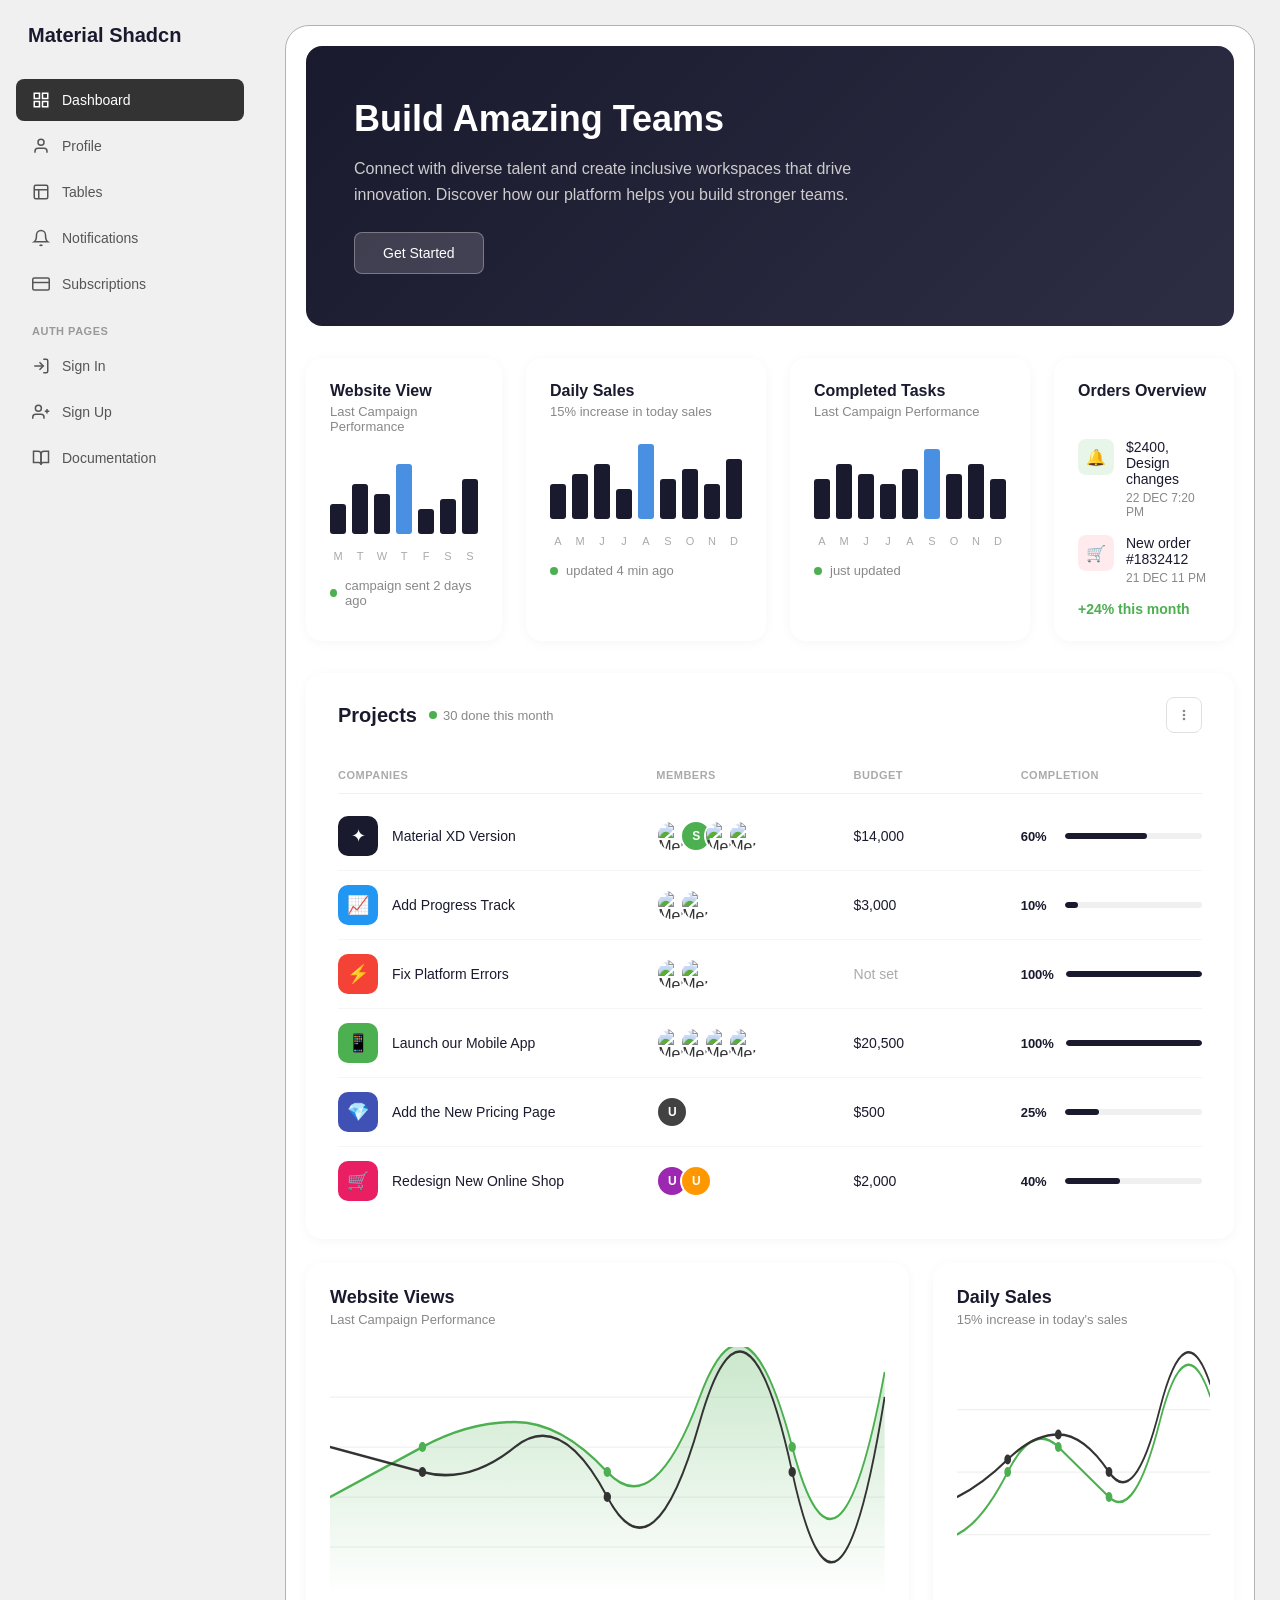
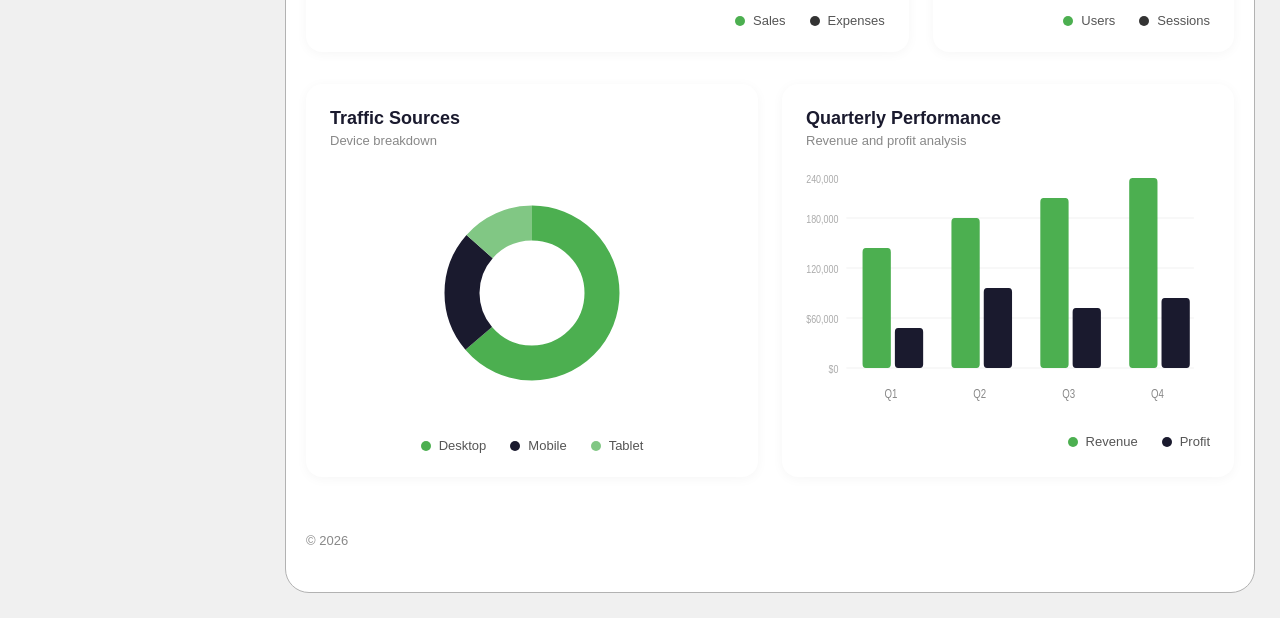
==== commit 2f86e41c: "index" ====
--- a/index.html
+++ b/index.html
@@ -4,7 +4,7 @@
     <meta charset="UTF-8">
     <meta name="viewport" content="width=device-width, initial-scale=1.0">
     <title>Material Dashboard</title>
-    <link rel="stylesheet" href="css2.css">
+    <link rel="stylesheet" href="css1.css">
    
 </head>
 <body>
--- a/css1.css
+++ b/css1.css
@@ -0,0 +1,809 @@
+* {
+    margin: 0;
+    padding: 0;
+    box-sizing: border-box;
+}
+
+body {
+    font-family: -apple-system, BlinkMacSystemFont, 'Segoe UI', Roboto, 'Helvetica Neue', Arial, sans-serif;
+    background: #f5f5f5;
+    color: #333;
+}
+
+.dashboard {
+    display: flex;
+    min-height: 100vh;
+}
+
+/* Sidebar */
+.sidebar {
+    width: 260px;
+    background: #f0f0f0;
+    padding: 24px 16px;
+    flex-shrink: 0;
+}
+
+.sidebar-title {
+    font-size: 20px;
+    font-weight: 600;
+    color: #1a1a2e;
+    margin-bottom: 32px;
+    padding-left: 12px;
+}
+
+.nav-section {
+    margin-bottom: 24px;
+}
+
+.nav-item {
+    display: flex;
+    align-items: center;
+    gap: 12px;
+    padding: 12px 16px;
+    border-radius: 8px;
+    color: #555;
+    font-size: 14px;
+    cursor: pointer;
+    transition: all 0.2s;
+    margin-bottom: 4px;
+}
+
+.nav-item:hover {
+    background: #e0e0e0;
+}
+
+.nav-item.active {
+    background: #333;
+    color: white;
+}
+
+.nav-item svg {
+    width: 18px;
+    height: 18px;
+    flex-shrink: 0;
+}
+
+.nav-section-title {
+    font-size: 11px;
+    font-weight: 600;
+    color: #999;
+    text-transform: uppercase;
+    letter-spacing: 0.5px;
+    padding: 16px 16px 8px;
+}
+
+/* Main Content */
+.main-content {
+    flex: 1;
+    padding: 25px;
+    overflow-y: auto;
+    background: #f0f0f0;
+}
+
+.main-container {
+    max-width: 1200px;
+    border-radius: 24px;
+    border: solid #b2b2b2 1px;
+    border-color: #b2b2b2;
+    background-color: #ffffff;
+    padding: 20px;
+}
+
+/* Hero Banner */
+.header-card {
+    background: linear-gradient(135deg, #1a1a2e 0%, #2d2d44 100%);
+    border-radius: 16px;
+    padding: 48px;
+    color: white;
+    margin-bottom: 32px;
+    position: relative;
+    overflow: hidden;
+    min-height: 280px;
+    display: flex;
+    flex-direction: column;
+    justify-content: center;
+}
+
+.header-card::after {
+    content: '';
+    position: absolute;
+    right: -20px;
+    bottom: -20px;
+    width: 300px;
+    height: 300px;
+    background: url('https://cdn-icons-png.flaticon.com/512/2922/2922506.png') no-repeat center;
+    background-size: contain;
+    opacity: 0.15;
+}
+
+.header-card h2 {
+    font-size: 36px;
+    font-weight: 700;
+    margin-bottom: 16px;
+    max-width: 600px;
+    position: relative;
+    z-index: 1;
+}
+
+.header-card p {
+    font-size: 16px;
+    line-height: 1.6;
+    color: #ccc;
+    max-width: 550px;
+    margin-bottom: 24px;
+    position: relative;
+    z-index: 1;
+}
+
+.main-btn {
+    background: rgba(255,255,255,0.15);
+    border: 1px solid rgba(255,255,255,0.3);
+    color: white;
+    padding: 12px 28px;
+    border-radius: 8px;
+    font-size: 14px;
+    font-weight: 500;
+    cursor: pointer;
+    transition: all 0.2s;
+    position: relative;
+    z-index: 1;
+    width: fit-content;
+}
+
+.main-btn:hover {
+    background: rgba(255,255,255,0.25);
+}
+
+/* Stats Grid */
+.stats-grid {
+    display: grid;
+    grid-template-columns: repeat(4, 1fr);
+    gap: 24px;
+    margin-bottom: 32px;
+}
+
+.stats-card {
+    background: white;
+    border-radius: 16px;
+    padding: 24px;
+    box-shadow: 0 2px 12px rgba(0,0,0,0.04);
+}
+
+.stats-card h3 {
+    font-size: 14px;
+    font-weight: 500;
+    color: #888;
+    margin-bottom: 8px;
+}
+
+.stats-card p {
+    font-size: 28px;
+    font-weight: 700;
+    color: #1a1a2e;
+}
+
+/* Mini Charts Grid */
+.mini-charts-grid {
+    display: grid;
+    grid-template-columns: repeat(4, 1fr);
+    gap: 24px;
+    margin-bottom: 32px;
+}
+
+.mini-chart-card {
+    background: white;
+    border-radius: 16px;
+    padding: 24px;
+    box-shadow: 0 2px 12px rgba(0,0,0,0.04);
+}
+
+.mini-chart-card h3 {
+    font-size: 16px;
+    font-weight: 600;
+    color: #1a1a2e;
+    margin-bottom: 4px;
+}
+
+.mini-chart-card .subtitle {
+    font-size: 13px;
+    color: #888;
+    margin-bottom: 20px;
+}
+
+.mini-chart-bars {
+    display: flex;
+    align-items: flex-end;
+    gap: 6px;
+    height: 80px;
+    margin-bottom: 16px;
+    justify-content: center;
+}
+
+.mini-bar {
+    width: 16px;
+    border-radius: 3px;
+    background: #1a1a2e;
+    transition: all 0.3s;
+}
+
+.mini-bar.highlight {
+    background: #4a90e2;
+}
+
+.mini-chart-labels {
+    display: flex;
+    justify-content: center;
+    gap: 6px;
+    margin-bottom: 16px;
+}
+
+.mini-chart-labels span {
+    font-size: 11px;
+    color: #aaa;
+    width: 16px;
+    text-align: center;
+}
+
+.mini-chart-status {
+    display: flex;
+    align-items: center;
+    gap: 8px;
+    font-size: 13px;
+    color: #888;
+}
+
+.mini-chart-status .dot {
+    width: 8px;
+    height: 8px;
+    background: #4caf50;
+    border-radius: 50%;
+}
+
+/* Orders Overview specific */
+.order-item {
+    display: flex;
+    align-items: flex-start;
+    gap: 12px;
+    margin-bottom: 16px;
+}
+
+.order-item:last-child {
+    margin-bottom: 0;
+}
+
+.order-icon {
+    width: 36px;
+    height: 36px;
+    border-radius: 8px;
+    display: flex;
+    align-items: center;
+    justify-content: center;
+    font-size: 16px;
+    flex-shrink: 0;
+}
+
+.order-icon.green {
+    background: #e8f5e9;
+}
+
+.order-icon.red {
+    background: #ffebee;
+}
+
+.order-text {
+    flex: 1;
+}
+
+.order-text .title {
+    font-size: 14px;
+    font-weight: 500;
+    color: #1a1a2e;
+    margin-bottom: 4px;
+}
+
+.order-text .time {
+    font-size: 12px;
+    color: #888;
+}
+
+.order-growth {
+    font-size: 14px;
+    font-weight: 600;
+    color: #4caf50;
+    margin-top: 16px;
+}
+
+ /* Charts Section */
+ .charts-grid {
+    display: grid;
+    grid-template-columns: 2fr 1fr;
+    gap: 24px;
+    margin-bottom: 32px;
+}
+
+.chart-card {
+    background: white;
+    border-radius: 16px;
+    padding: 24px;
+    box-shadow: 0 2px 12px rgba(0,0,0,0.04);
+}
+
+.chart-header {
+    margin-bottom: 20px;
+}
+
+.chart-title {
+    font-size: 18px;
+    font-weight: 600;
+    color: #1a1a2e;
+    margin-bottom: 4px;
+}
+
+.chart-subtitle {
+    font-size: 13px;
+    color: #888;
+}
+
+/* Chart Canvas */
+.chart-container {
+    position: relative;
+    height: 200px;
+}
+
+.chart-svg {
+    width: 100%;
+    height: 100%;
+}
+
+.chart-legend {
+    display: flex;
+    gap: 24px;
+    justify-content: center;
+    margin-top: 16px;
+}
+
+.legend-item {
+    display: flex;
+    align-items: center;
+    gap: 8px;
+    font-size: 13px;
+    color: #555;
+}
+
+.legend-dot {
+    width: 10px;
+    height: 10px;
+    border-radius: 50%;
+}
+
+/* Projects Table */
+.projects-card {
+    background: white;
+    border-radius: 16px;
+    padding: 24px 32px;
+    box-shadow: 0 2px 12px rgba(0,0,0,0.04);
+    margin-bottom: 24px;
+}
+
+.projects-header {
+    display: flex;
+    align-items: center;
+    gap: 12px;
+    margin-bottom: 24px;
+}
+
+.projects-header h2 {
+    font-size: 20px;
+    font-weight: 600;
+    color: #1a1a2e;
+}
+
+.projects-header .subtitle {
+    font-size: 13px;
+    color: #888;
+    display: flex;
+    align-items: center;
+    gap: 6px;
+}
+
+.projects-header .subtitle::before {
+    content: '';
+    width: 8px;
+    height: 8px;
+    background: #4caf50;
+    border-radius: 50%;
+    display: inline-block;
+}
+
+.projects-header .menu-btn {
+    margin-left: auto;
+    width: 36px;
+    height: 36px;
+    border: 1px solid #e0e0e0;
+    border-radius: 8px;
+    display: flex;
+    align-items: center;
+    justify-content: center;
+    cursor: pointer;
+    color: #888;
+    background: white;
+}
+
+.table-header {
+    display: grid;
+    grid-template-columns: 2fr 1.2fr 1fr 1.2fr;
+    gap: 16px;
+    padding: 12px 0;
+    border-bottom: 1px solid #f0f0f0;
+    margin-bottom: 8px;
+}
+
+.table-header span {
+    font-size: 11px;
+    font-weight: 600;
+    color: #aaa;
+    text-transform: uppercase;
+    letter-spacing: 0.5px;
+}
+
+.table-row {
+    display: grid;
+    grid-template-columns: 2fr 1.2fr 1fr 1.2fr;
+    gap: 16px;
+    align-items: center;
+    padding: 14px 0;
+    border-bottom: 1px solid #f5f5f5;
+}
+
+.table-row:last-child {
+    border-bottom: none;
+}
+
+.company-info {
+    display: flex;
+    align-items: center;
+    gap: 14px;
+}
+
+.company-icon {
+    width: 40px;
+    height: 40px;
+    border-radius: 10px;
+    display: flex;
+    align-items: center;
+    justify-content: center;
+    font-size: 18px;
+    color: white;
+    flex-shrink: 0;
+}
+
+.company-icon.dark { background: #1a1a2e; }
+.company-icon.blue { background: #2196f3; }
+.company-icon.red { background: #f44336; }
+.company-icon.green { background: #4caf50; }
+.company-icon.indigo { background: #3f51b5; }
+.company-icon.pink { background: #e91e63; }
+
+.company-name {
+    font-size: 14px;
+    font-weight: 500;
+    color: #1a1a2e;
+}
+
+.members-avatars {
+    display: flex;
+    align-items: center;
+}
+
+.members-avatars img,
+.members-avatars .avatar-placeholder {
+    width: 32px;
+    height: 32px;
+    border-radius: 50%;
+    border: 2px solid white;
+    margin-left: -8px;
+    object-fit: cover;
+}
+
+.members-avatars img:first-child,
+.members-avatars .avatar-placeholder:first-child {
+    margin-left: 0;
+}
+
+.avatar-placeholder {
+    display: flex;
+    align-items: center;
+    justify-content: center;
+    font-size: 12px;
+    font-weight: 600;
+    color: white;
+}
+
+.avatar-placeholder.green { background: #4caf50; }
+.avatar-placeholder.purple { background: #9c27b0; }
+.avatar-placeholder.orange { background: #ff9800; }
+.avatar-placeholder.dark { background: #424242; }
+
+.budget {
+    font-size: 14px;
+    font-weight: 500;
+    color: #1a1a2e;
+}
+
+.budget.not-set {
+    color: #aaa;
+    font-weight: 400;
+}
+
+.completion {
+    display: flex;
+    align-items: center;
+    gap: 12px;
+}
+
+.completion-percent {
+    font-size: 13px;
+    font-weight: 600;
+    color: #1a1a2e;
+    min-width: 32px;
+}
+
+.progress {
+    flex: 1;
+    height: 6px;
+    background: #f0f0f0;
+    border-radius: 3px;
+    overflow: hidden;
+    max-width: 140px;
+}
+
+.progress-bar {
+    height: 100%;
+    background: #1a1a2e;
+    border-radius: 3px;
+    transition: width 0.3s ease;
+}
+/* Bottom Charts */
+.bottom-charts-grid {
+    display: grid;
+    grid-template-columns: 1fr 1fr;
+    gap: 24px;
+    margin-bottom: 32px;
+}
+
+.chart-card {
+    background: white;
+    border-radius: 16px;
+    padding: 24px;
+    box-shadow: 0 2px 12px rgba(0,0,0,0.04);
+}
+
+.chart-header {
+    margin-bottom: 20px;
+}
+
+.chart-title {
+    font-size: 18px;
+    font-weight: 600;
+    color: #1a1a2e;
+    margin-bottom: 4px;
+}
+
+.chart-subtitle {
+    font-size: 13px;
+    color: #888;
+}
+
+.chart-container {
+    position: relative;
+    height: 250px;
+    display: flex;
+    align-items: center;
+    justify-content: center;
+}
+
+/* Donut Chart */
+.donut-chart {
+    width: 200px;
+    height: 200px;
+    position: relative;
+}
+
+.donut-legend {
+    display: flex;
+    justify-content: center;
+    gap: 24px;
+    margin-top: 20px;
+}
+
+/* Bar Chart */
+.bar-chart-container {
+    width: 100%;
+    height: 250px;
+}
+
+.chart-legend {
+    display: flex;
+    justify-content: flex-end;
+    gap: 24px;
+    margin-top: 16px;
+}
+
+.legend-item {
+    display: flex;
+    align-items: center;
+    gap: 8px;
+    font-size: 13px;
+    color: #555;
+}
+
+.legend-dot {
+    width: 10px;
+    height: 10px;
+    border-radius: 50%;
+}
+
+/* Tooltip */
+.chart-tooltip {
+    position: absolute;
+    background: white;
+    border: 1px solid #e0e0e0;
+    border-radius: 8px;
+    padding: 12px 16px;
+    box-shadow: 0 4px 12px rgba(0,0,0,0.1);
+    z-index: 10;
+    font-size: 13px;
+}
+
+.chart-tooltip .tooltip-title {
+    font-weight: 600;
+    margin-bottom: 8px;
+    color: #1a1a2e;
+}
+
+.tooltip-row {
+    display: flex;
+    align-items: center;
+    gap: 8px;
+    margin-bottom: 4px;
+}
+
+.tooltip-row:last-child {
+    margin-bottom: 0;
+}
+
+.tooltip-value {
+    font-weight: 600;
+    margin-left: auto;
+    padding-left: 16px;
+}
+
+/* Footer */
+.footer {
+    display: flex;
+    justify-content: space-between;
+    align-items: center;
+    padding: 24px 0;
+    color: #888;
+    font-size: 13px;
+}
+
+.footer-links {
+    display: flex;
+    gap: 24px;
+}
+
+.footer-links a {
+    color: #888;
+    text-decoration: none;
+    transition: color 0.2s;
+}
+
+.footer-links a:hover {
+    color: #333;
+}
+
+.footer .highlight {
+    color: #333;
+    font-weight: 600;
+}
+
+/* profile*/
+
+.profile h2{
+    font-size: 20px;
+    font-weight: 500;
+    margin-bottom: 2px;
+    max-width: 600px;
+    position: relative;
+    z-index: 1;
+}
+
+.profile p {
+    font-size: 16px;
+    line-height: 1.6;
+    color: #ccc;
+    max-width: 550px;
+    margin-bottom: 14px;
+    position: relative;
+    z-index: 1;
+}
+
+.profile-bottom-border{
+
+    border-bottom: #e5e5e5 1px solid ;
+    margin-bottom: 25px;
+}
+
+
+.profile-card {
+    background: linear-gradient(135deg, #1a1a2e 0%, #2d2d44 100%);
+    border-radius: 16px;
+    padding: 20px;
+    color: white;
+    position: relative;
+    overflow: hidden;
+    min-height:40px;
+    display: flex;
+    flex-direction: row;
+    width:100%;
+    gap: 30px;
+}
+
+.profile-user {
+    border-radius: 26px;
+    content: '';
+    position: relative;
+    right: -15px;
+    bottom: -1px;
+    width: 50px;
+    height: 60px;
+    background: url('https://cdn-icons-png.flaticon.com/512/2922/2922506.png') no-repeat center;
+   
+    
+    
+}
+.profile-card-content{
+
+    display: flex;
+    flex-direction: column;
+}
+.profile-card-content h2 {
+    font-size: 36px;
+    font-weight: 700;
+    position: relative;
+    z-index: 1;
+}
+
+.profile-card-content p {
+    font-size: 16px;
+    line-height: 1.6;
+    color: #ccc;
+    
+  
+    position: relative;
+    z-index: 1;
+}
+
+.profile-main-btn {
+    background: rgba(255,255,255,0.15);
+    border: 1px solid rgba(255,255,255,0.3);
+    color: white;
+    padding: 1px 1px;
+    border-radius: 8px;
+    font-size: 14px;
+    font-weight: 500;
+    cursor: pointer;
+    transition: all 0.2s;
+    position: relative;
+    z-index: 1;
+    width: fit-content;
+    gap: 30px;
+    height: 40px;
+    width:100px;
+    justify-self: end;
+}
+
+.profile-main-btn:hover {
+    background: rgba(255,255,255,0.25);
+}
